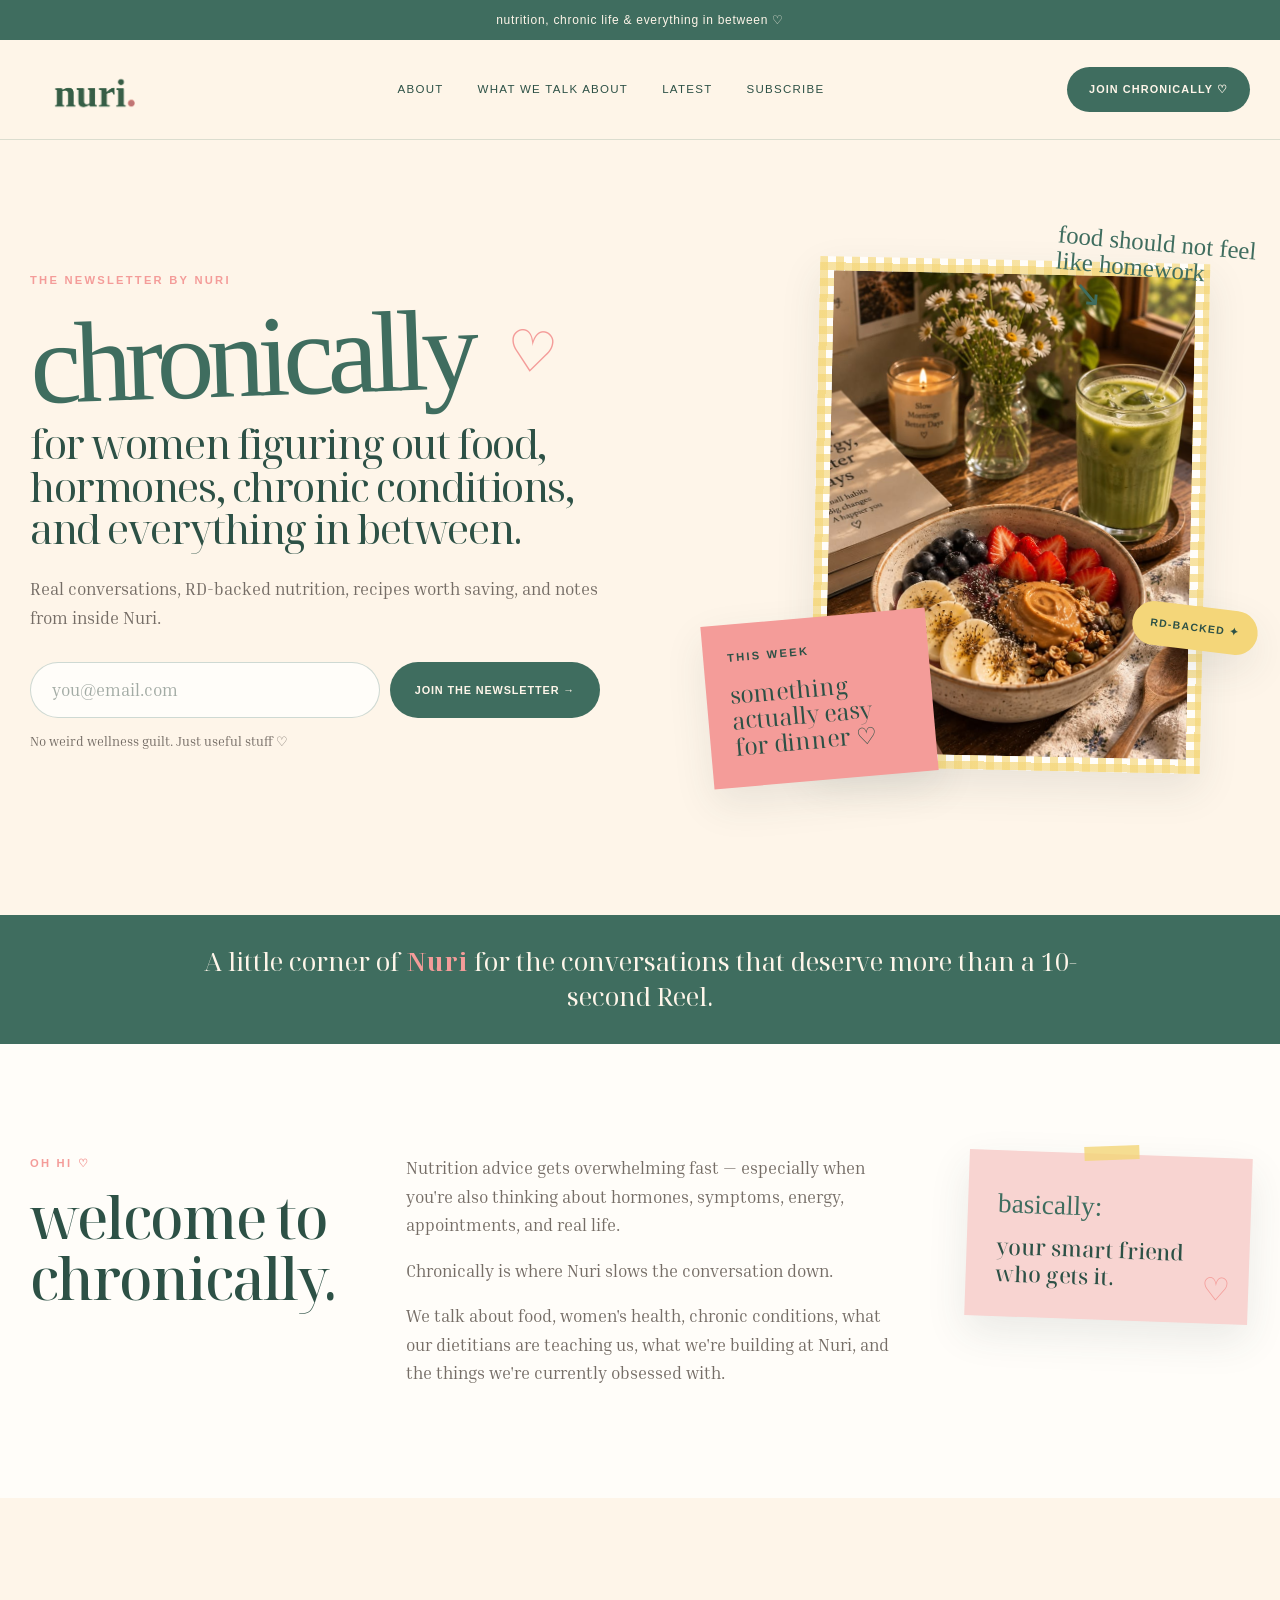
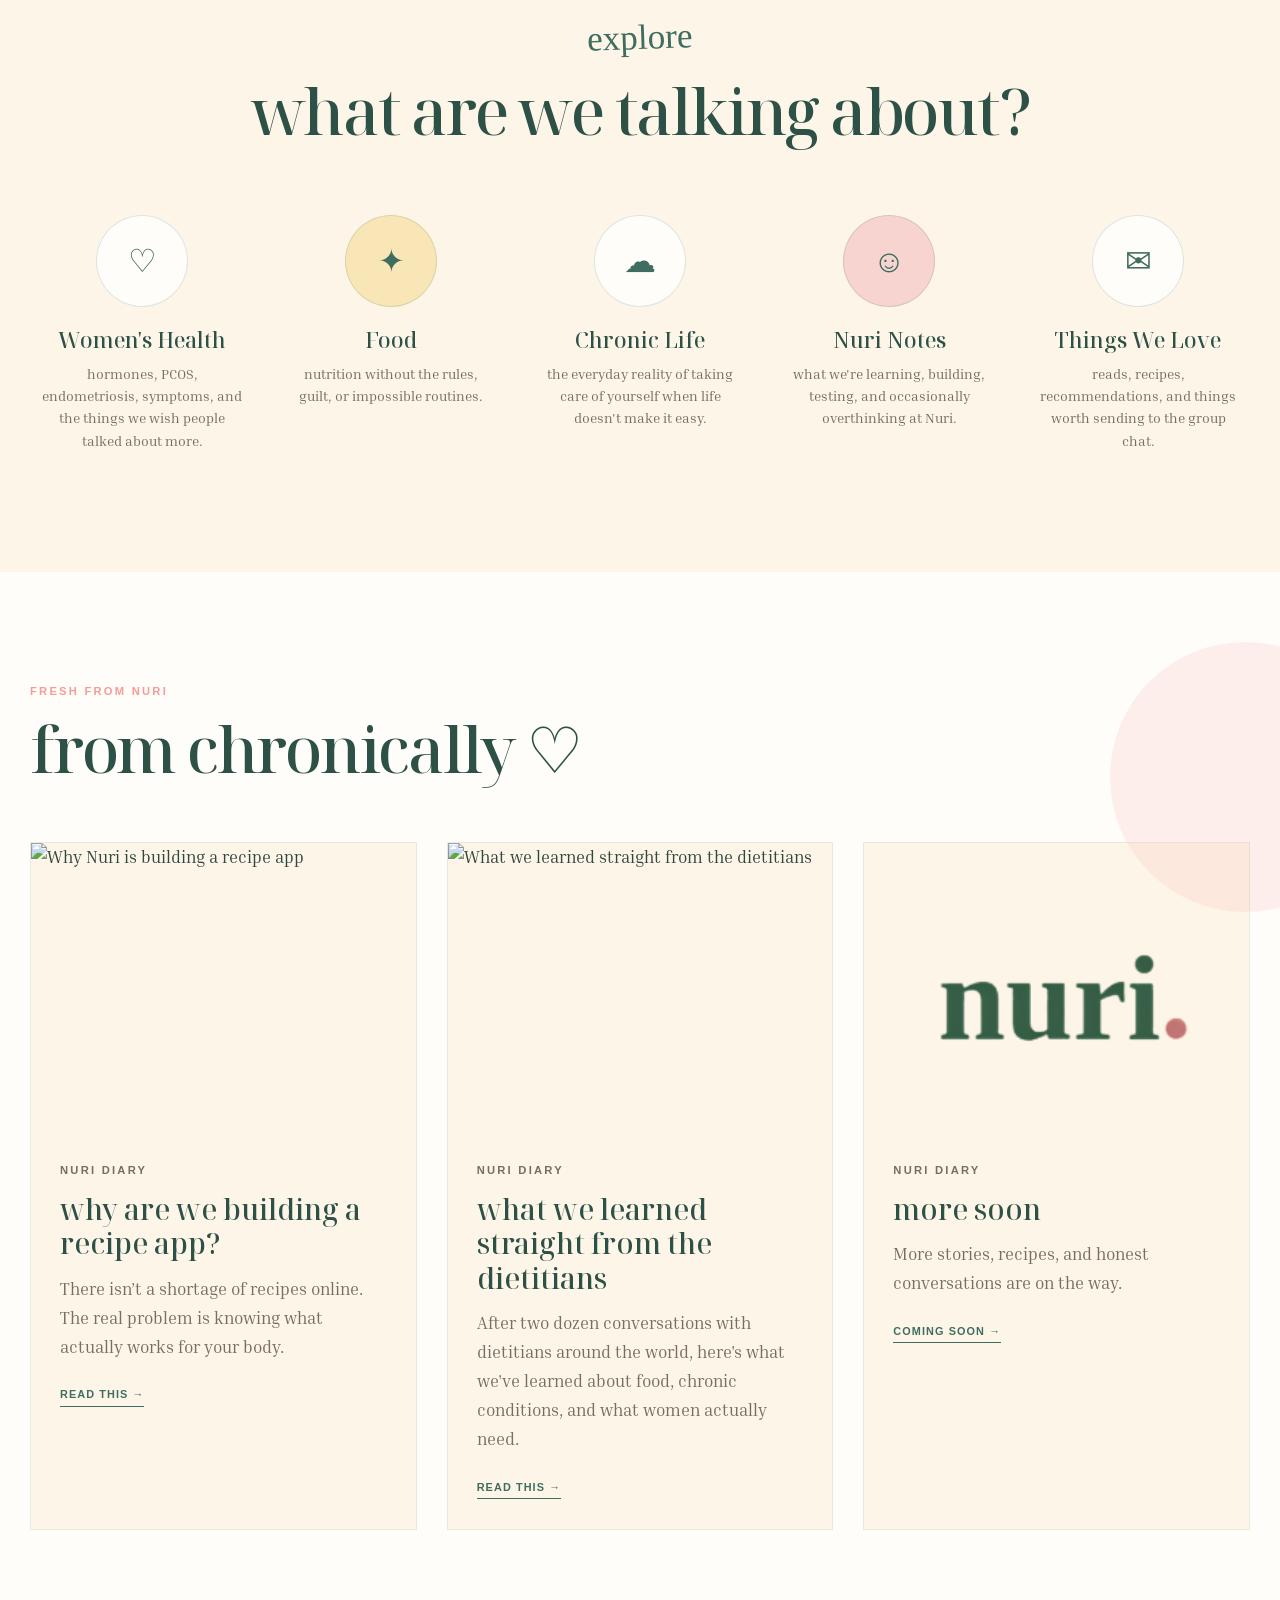
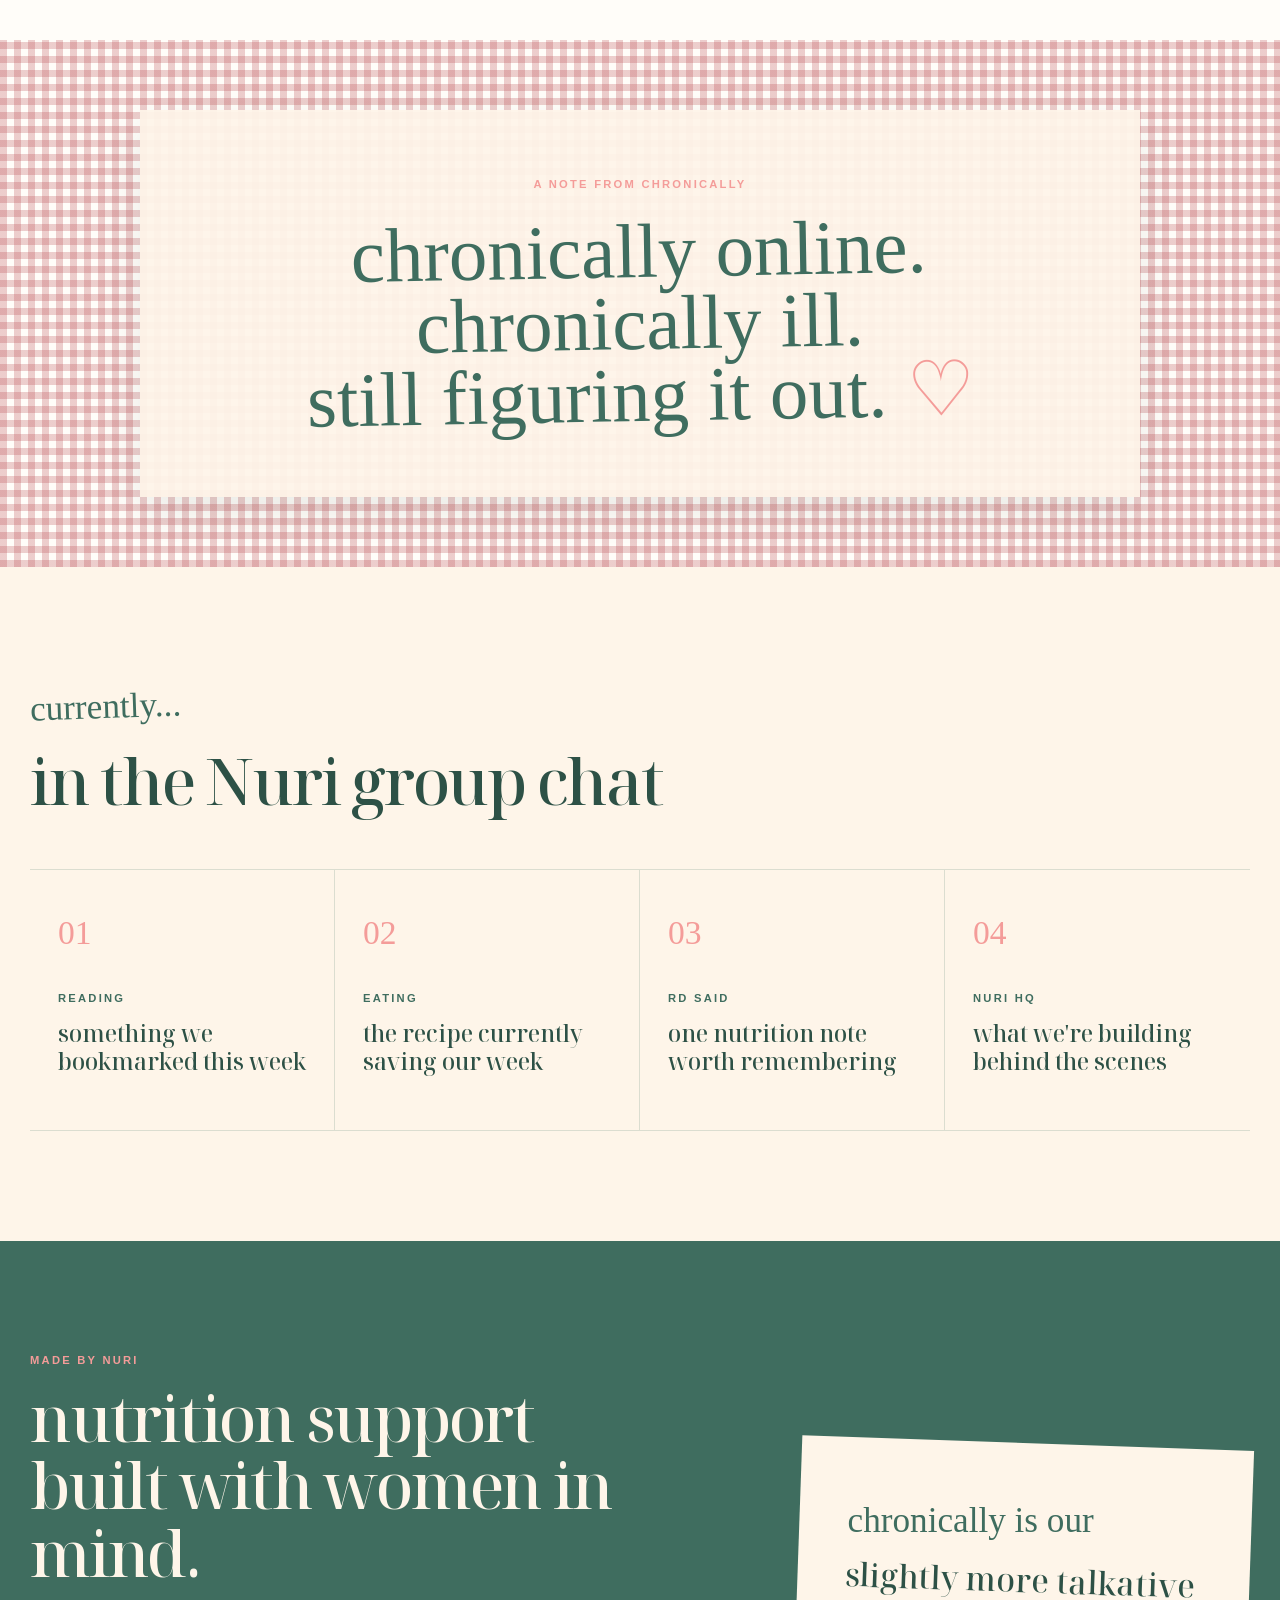
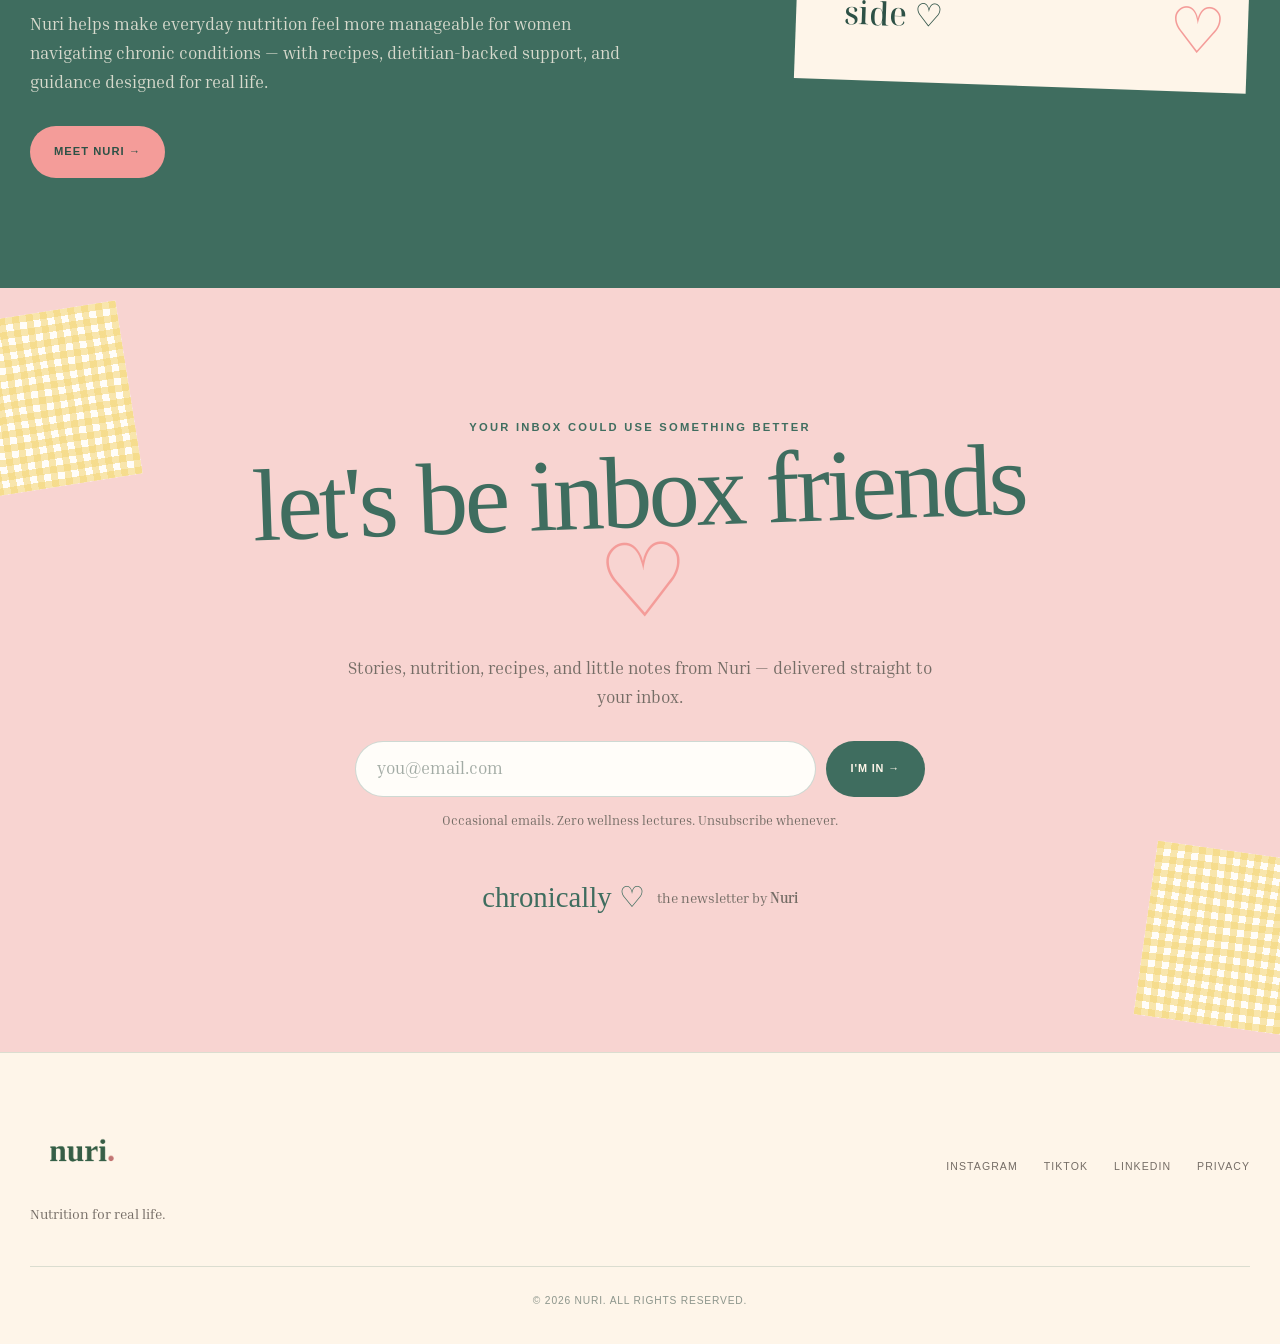
==== chronically.html @ db8fdb98 "Add files via upload" ====
<!DOCTYPE html>
<html lang="en">

<head>
    <meta charset="UTF-8">

    <meta name="viewport" content="width=device-width, initial-scale=1.0">

    <title>Chronically ♡ The Newsletter by Nuri</title>

    <meta
        name="description"
        content="Chronically is the newsletter by Nuri — for women navigating food, hormones, chronic conditions, and everything in between."
    >

    <link rel="stylesheet" href="./chronically.css">
    <link rel="icon" type="image/png" href="./assets/nuri-icon.png">
<link rel="apple-touch-icon" href="./assets/nuri-icon.png">
<meta name="theme-color" content="#FAF6F0">
</head>


<body>


    <!-- =====================================================
         ANNOUNCEMENT BAR
    ====================================================== -->

    <div class="announcement-bar">
        <p>
            nutrition, chronic life & everything in between ♡
        </p>
    </div>



    <!-- =====================================================
         NAVIGATION
    ====================================================== -->

    <header class="site-header">

        <nav class="navbar">

            <!-- NURI LOGO / BACK TO MAIN NURI WEBSITE -->
            <a
                href="./index.html"
                class="nuri-logo-link"
                aria-label="Go back to Nuri"
            >
                <img
                    src="./assets/NURI_LOGO.png"
                    alt="Nuri"
                    class="nuri-logo-img"
                >
            </a>


            <!-- DESKTOP NAVIGATION -->
            <div class="nav-links">

                <a href="#about">
                    About
                </a>

                <a href="#topics">
                    What We Talk About
                </a>

                <a href="#latest">
                    Latest
                </a>

                <a href="#subscribe">
                    Subscribe
                </a>

            </div>


            <!-- NAV CTA -->
            <a href="#subscribe" class="nav-cta">
                Join Chronically ♡
            </a>

        </nav>

    </header>



    <!-- =====================================================
         MAIN CONTENT
    ====================================================== -->

    <main>


        <!-- =================================================
             HERO
        ================================================== -->

        <section class="hero">

            <div class="hero-inner">


                <!-- LEFT SIDE -->
                <div class="hero-copy">

                    <p class="eyebrow">
                        THE NEWSLETTER BY NURI
                    </p>


                    <h1 class="chronically-logo">
                        chronically
                        <span class="hero-heart">♡</span>
                    </h1>


                    <p class="hero-tagline">
                        for women figuring out food, hormones,
                        chronic conditions, and everything in between.
                    </p>


                    <p class="hero-description">
                        Real conversations, RD-backed nutrition,
                        recipes worth saving, and notes from inside Nuri.
                    </p>



                    <!-- HERO SIGNUP -->
                    <form class="signup-form hero-signup">

                        <label for="hero-email" class="sr-only">
                            Email address
                        </label>

                        <input
                            type="email"
                            id="hero-email"
                            name="email"
                            placeholder="you@email.com"
                            required
                        >

                        <button type="submit">
                            Join the newsletter →
                        </button>

                    </form>


                    <p class="signup-note">
                        No weird wellness guilt. Just useful stuff ♡
                    </p>

                </div>



                <!-- RIGHT SIDE COLLAGE -->
                <div class="hero-visual">


                    <!-- GINGHAM PHOTO FRAME -->
                    <div class="hero-photo-frame">

                        <div class="hero-photo">

                            <img
                                src="./assets/chronically-hero.jpg"
                                alt="Lifestyle moment from Chronically by Nuri"
                            >

                        </div>

                    </div>


                    <!-- HANDWRITTEN NOTE -->
                    <div class="hero-note">

                        <span>
                            food should not feel
                            like homework
                        </span>

                        <span class="doodle-arrow">
                            ↘
                        </span>

                    </div>


                    <!-- FEATURE CARD -->
                    <div class="hero-card">

                        <span class="card-label">
                            THIS WEEK
                        </span>

                        <p>
                            something actually easy
                            for dinner ♡
                        </p>

                    </div>


                    <!-- RD STICKER -->
                    <div class="hero-sticker">
                        RD-BACKED ✦
                    </div>


                </div>

            </div>

        </section>



        <!-- =================================================
             BRAND BRIDGE
        ================================================== -->

        <section class="brand-bridge">

            <p>
                A little corner of
                <strong>Nuri</strong>
                for the conversations that deserve more than a
                10-second Reel.
            </p>

        </section>



        <!-- =================================================
             ABOUT
        ================================================== -->

        <section class="about-section" id="about">

            <div class="section-container">


                <div class="about-heading">

                    <p class="section-kicker">
                        OH HI ♡
                    </p>

                    <h2>
                        welcome to chronically.
                    </h2>

                </div>



                <div class="about-copy">

                    <p>
                        Nutrition advice gets overwhelming fast —
                        especially when you're also thinking about
                        hormones, symptoms, energy, appointments,
                        and real life.
                    </p>

                    <p>
                        Chronically is where Nuri slows the
                        conversation down.
                    </p>

                    <p>
                        We talk about food, women's health,
                        chronic conditions, what our dietitians
                        are teaching us, what we're building at
                        Nuri, and the things we're currently
                        obsessed with.
                    </p>

                </div>



                <div class="about-note">

                    <span class="note-script">
                        basically:
                    </span>

                    <strong>
                        your smart friend who gets it.
                    </strong>

                    <span class="note-heart">
                        ♡
                    </span>

                </div>


            </div>

        </section>



        <!-- =================================================
             TOPICS
        ================================================== -->

        <section class="topics-section" id="topics">

            <div class="section-container">

                <div class="section-heading centered">

                    <p class="handwritten-label">
                        explore
                    </p>

                    <h2>
                        what are we talking about?
                    </h2>

                </div>



                <div class="topic-grid">


                    <article class="topic-item">

                        <div class="topic-icon">
                            ♡
                        </div>

                        <h3>
                            Women's Health
                        </h3>

                        <p>
                            hormones, PCOS, endometriosis,
                            symptoms, and the things we wish
                            people talked about more.
                        </p>

                    </article>



                    <article class="topic-item">

                        <div class="topic-icon">
                            ✦
                        </div>

                        <h3>
                            Food
                        </h3>

                        <p>
                            nutrition without the rules,
                            guilt, or impossible routines.
                        </p>

                    </article>



                    <article class="topic-item">

                        <div class="topic-icon">
                            ☁
                        </div>

                        <h3>
                            Chronic Life
                        </h3>

                        <p>
                            the everyday reality of taking
                            care of yourself when life
                            doesn't make it easy.
                        </p>

                    </article>



                    <article class="topic-item">

                        <div class="topic-icon">
                            ☺
                        </div>

                        <h3>
                            Nuri Notes
                        </h3>

                        <p>
                            what we're learning, building,
                            testing, and occasionally
                            overthinking at Nuri.
                        </p>

                    </article>



                    <article class="topic-item">

                        <div class="topic-icon">
                            ✉
                        </div>

                        <h3>
                            Things We Love
                        </h3>

                        <p>
                            reads, recipes, recommendations,
                            and things worth sending to
                            the group chat.
                        </p>

                    </article>


                </div>

            </div>

        </section>



        <!-- =================================================
             LATEST
        ================================================== -->

        <section class="latest-section" id="latest">

            <div class="section-container">


                <div class="section-heading">

                    <p class="section-kicker">
                        FRESH FROM NURI
                    </p>

                    <h2>
                          from chronically
                        <span>♡</span>
                    </h2>

                </div>



                <div class="article-grid">


                    <!-- ARTICLE 01 -->
                    <article class="article-card">

                        <a href="./why-are-we-building-a-recipe-app.html" class="article-image">

                            <img
                                src="./assets/article-1-nuri.jpg"
                                alt="Why Nuri is building a recipe app"
                            >

                        </a>


                        <div class="article-content">

                            <p class="article-category">
                                NURI DIARY
                            </p>

                            <h3>
                                <a href="./why-are-we-building-a-recipe-app.html">
                                    why are we building a recipe app?
                                </a>
                            </h3>

                            <p>
                                There isn’t a shortage of recipes online.
                                The real problem is knowing what
                                actually works for your body.
                            </p>

                            <a href="./why-are-we-building-a-recipe-app.html" class="read-link">
                                read this →
                            </a>

                        </div>

                    </article>



                   <!-- ARTICLE 02 -->
<article class="article-card">

    <a href="./what-we-learned-from-dietitians.html" class="article-image">
        <img
            src="./assets/article_2.jpg"
            alt="What we learned straight from the dietitians"
        >
    </a>

    <div class="article-content">

        <p class="article-category">
            NURI DIARY
        </p>

        <h3>
            <a href="./what-we-learned-from-dietitians.html">
                what we learned straight from the dietitians
            </a>
        </h3>

        <p>
            After two dozen conversations with dietitians around the world,
            here's what we've learned about food, chronic conditions,
            and what women actually need.
        </p>

        <a
            href="./what-we-learned-from-dietitians.html"
            class="read-link"
        >
            read this →
        </a>

    </div>

</article>




                    <!-- ARTICLE 03 -->
                    <article class="article-card">

                        <a href="#" class="article-image">

                            <img
                                src="./assets/NURI_LOGO.png"
                                alt="Nuri logo"
                            >

                        </a>


                        <div class="article-content">

                            <p class="article-category">
                                NURI DIARY
                            </p>

                            <h3>
                                <a href="#">
                                    more soon
                                </a>
                            </h3>

                            <p>
                                More stories, recipes, 
                                and honest conversations are on the way.
                            </p>

                            <a href="#" class="read-link">
                                COMING SOON →
                            </a>

                        </div>

                    </article>


                </div>

            </div>

        </section>



        <!-- =================================================
             CHRONICALLY QUOTE
        ================================================== -->

        <section class="editorial-break">

            <div class="editorial-break-inner">

                <p class="editorial-small">
                    A NOTE FROM CHRONICALLY
                </p>

                <blockquote>
                    chronically online.
                    <br>
                    chronically ill.
                    <br>
                    still figuring it out.
                    <span>♡</span>
                </blockquote>

            </div>

        </section>



        <!-- =================================================
             GROUP CHAT / ROUNDUP
        ================================================== -->

        <section class="roundup-section">

            <div class="section-container">


                <div class="roundup-heading">

                    <span class="handwritten-label">
                        currently...
                    </span>

                    <h2>
                        in the Nuri group chat
                    </h2>

                </div>



                <div class="roundup-grid">


                    <div class="roundup-item">

                        <span class="roundup-number">
                            01
                        </span>

                        <span class="roundup-type">
                            READING
                        </span>

                        <h3>
                            something we bookmarked
                            this week
                        </h3>

                    </div>



                    <div class="roundup-item">

                        <span class="roundup-number">
                            02
                        </span>

                        <span class="roundup-type">
                            EATING
                        </span>

                        <h3>
                            the recipe currently
                            saving our week
                        </h3>

                    </div>



                    <div class="roundup-item">

                        <span class="roundup-number">
                            03
                        </span>

                        <span class="roundup-type">
                            RD SAID
                        </span>

                        <h3>
                            one nutrition note
                            worth remembering
                        </h3>

                    </div>



                    <div class="roundup-item">

                        <span class="roundup-number">
                            04
                        </span>

                        <span class="roundup-type">
                            NURI HQ
                        </span>

                        <h3>
                            what we're building
                            behind the scenes
                        </h3>

                    </div>


                </div>

            </div>

        </section>



        <!-- =================================================
             NURI PRODUCT SECTION
        ================================================== -->

        <section class="nuri-section">

            <div class="section-container nuri-section-inner">


                <div class="nuri-section-copy">

                    <p class="section-kicker">
                        MADE BY NURI
                    </p>

                    <h2>
                        nutrition support built
                        with women in mind.
                    </h2>

                    <p>
                        Nuri helps make everyday nutrition
                        feel more manageable for women
                        navigating chronic conditions —
                        with recipes, dietitian-backed support,
                        and guidance designed for real life.
                    </p>

                    <a
                        href="./index.html"
                        class="primary-button"
                    >
                        Meet Nuri →
                    </a>

                </div>



                <div class="nuri-section-note">

                    <span class="handwritten-label">
                        chronically is our
                    </span>

                    <strong>
                        slightly more talkative side ♡
                    </strong>

                </div>


            </div>

        </section>



        <!-- =================================================
             FINAL SUBSCRIBE
        ================================================== -->

        <section class="subscribe-section" id="subscribe">

            <div class="subscribe-inner">


                <p class="subscribe-small">
                    YOUR INBOX COULD USE SOMETHING BETTER
                </p>


                <h2 class="subscribe-title">
                    let's be inbox friends
                    <span>♡</span>
                </h2>


                <p class="subscribe-description">
                    Stories, nutrition, recipes, and little
                    notes from Nuri — delivered straight
                    to your inbox.
                </p>



                <form class="signup-form footer-signup">

                    <label for="footer-email" class="sr-only">
                        Email address
                    </label>

                    <input
                        type="email"
                        id="footer-email"
                        name="email"
                        placeholder="you@email.com"
                        required
                    >

                    <button type="submit">
                        I'm in →
                    </button>

                </form>


                <p class="signup-note">
                    Occasional emails. Zero wellness lectures.
                    Unsubscribe whenever.
                </p>


                <div class="subscribe-brand">

                    <span class="chronically-mini">
                        chronically ♡
                    </span>

                    <span>
                        the newsletter by
                        <strong>Nuri</strong>
                    </span>

                </div>


            </div>

        </section>


    </main>



    <!-- =====================================================
         FOOTER
    ====================================================== -->

    <footer class="site-footer">

        <div class="footer-inner">


            <div class="footer-brand">

                <a
                    href="./index.html"
                    class="footer-logo-link"
                    aria-label="Go back to Nuri"
                >

                    <img
                        src="./assets/NURI_LOGO.png"
                        alt="Nuri"
                        class="footer-logo-img"
                    >

                </a>

                <p>
                    Nutrition for real life.
                </p>

            </div>



            <div class="footer-links">

                <a href="#">
                    Instagram
                </a>

                <a href="#">
                    TikTok
                </a>

                <a href="#">
                    LinkedIn
                </a>

                <a href="#">
                    Privacy
                </a>

            </div>



            <p class="copyright">
                © 2026 Nuri. All rights reserved.
            </p>


        </div>

    </footer>


</body>

</html>
---- chronically.css ----
/* =========================================================
   CHRONICALLY — THE NEWSLETTER BY NURI
========================================================= */


/* =========================================================
   1. WEB FONTS
========================================================= */

@import url(
    "https://fonts.googleapis.com/css2?family=Inria+Serif:ital,wght@0,300;0,400;0,700;1,400&family=Noto+Serif+Display:ital,wght@0,400;0,500;0,600;1,400;1,500&display=swap"
);



/* =========================================================
   2. NURI BRAND VARIABLES
========================================================= */

:root {

    --nuri-green: #3f6d5f;
    --nuri-green-dark: #2d5146;

    --nuri-pink: #f49c99;
    --nuri-pink-soft: #f8d4d1;

    --nuri-cream: #fef5e9;
    --nuri-white: #fffdf9;

    --nuri-yellow: #f4d679;
    --nuri-red: #bb4d53;

    --text-main: #30473f;
    --text-soft: #756d66;

    --line: rgba(63, 109, 95, 0.18);

    --font-body:
        "Inria Serif",
        Georgia,
        serif;

    --font-display:
        "Noto Serif Display",
        Georgia,
        serif;

    /*
       Replace this fallback with Biro Script Plus
       when the approved Nuri webfont is available.
    */
    --font-script:
        "Brush Script MT",
        "Segoe Script",
        cursive;

    --container: 1220px;

    --section-space: 110px;

    --shadow-soft:
        0 16px 40px rgba(52, 70, 64, 0.1);
}



/* =========================================================
   3. RESET
========================================================= */

*,
*::before,
*::after {
    box-sizing: border-box;
}

html {
    scroll-behavior: smooth;
}

body {
    margin: 0;

    background: var(--nuri-cream);
    color: var(--text-main);

    font-family: var(--font-body);

    font-size: 17px;
    line-height: 1.7;

    overflow-x: hidden;
}

img {
    display: block;

    width: 100%;
    max-width: 100%;
}

a {
    color: inherit;
    text-decoration: none;
}

input,
button {
    font: inherit;
}

button {
    cursor: pointer;
}

h1,
h2,
h3,
p {
    margin-top: 0;
}

h2,
h3 {
    color: var(--nuri-green-dark);
}

h2 {
    font-family: var(--font-display);
    font-weight: 500;

    line-height: 1.05;

    letter-spacing: -0.035em;
}

h3 {
    font-family: var(--font-display);

    font-weight: 500;

    line-height: 1.2;
}



/* =========================================================
   4. ACCESSIBILITY
========================================================= */

.sr-only {
    position: absolute;

    width: 1px;
    height: 1px;

    padding: 0;
    margin: -1px;

    overflow: hidden;

    clip: rect(0, 0, 0, 0);

    white-space: nowrap;

    border: 0;
}



/* =========================================================
   5. GLOBAL LAYOUT
========================================================= */

.section-container {
    width: min(var(--container), calc(100% - 48px));

    margin: 0 auto;
}

main {
    overflow: hidden;
}



/* =========================================================
   6. SMALL TYPOGRAPHY STYLES
========================================================= */

.eyebrow,
.section-kicker,
.article-category,
.roundup-type,
.subscribe-small,
.editorial-small,
.card-label {

    font-family:
        Arial,
        Helvetica,
        sans-serif;

    font-size: 0.7rem;

    font-weight: 700;

    letter-spacing: 0.2em;

    text-transform: uppercase;
}


.handwritten-label {
    display: inline-block;

    margin-bottom: 10px;

    font-family: var(--font-script);

    font-size: 2.2rem;

    color: var(--nuri-green);

    transform: rotate(-2deg);
}



/* =========================================================
   7. ANNOUNCEMENT BAR
========================================================= */

.announcement-bar {
    padding: 10px 20px;

    background: var(--nuri-green);

    color: var(--nuri-cream);

    text-align: center;
}

.announcement-bar p {
    margin: 0;

    font-family:
        Arial,
        Helvetica,
        sans-serif;

    font-size: 0.75rem;

    letter-spacing: 0.06em;
}



/* =========================================================
   8. HEADER / NAVIGATION
========================================================= */

.site-header {
    position: relative;

    z-index: 20;

    background: rgba(254, 245, 233, 0.97);

    border-bottom: 1px solid var(--line);
}


.navbar {
    width: min(var(--container), calc(100% - 48px));

    min-height: 94px;

    margin: 0 auto;

    display: flex;

    align-items: center;
    justify-content: space-between;

    gap: 35px;
}



/* REAL NURI LOGO */

.nuri-logo-link {
    display: inline-flex;

    align-items: center;

    flex-shrink: 0;
}


.nuri-logo-img {
    width: 125px;

    height: auto;
}



/* NAV LINKS */

.nav-links {
    display: flex;

    align-items: center;

    gap: 34px;
}


.nav-links a {
    position: relative;

    font-family:
        Arial,
        Helvetica,
        sans-serif;

    font-size: 0.72rem;

    letter-spacing: 0.11em;

    text-transform: uppercase;

    color: var(--nuri-green-dark);
}


.nav-links a::after {
    content: "";

    position: absolute;

    left: 0;
    bottom: -7px;

    width: 0;
    height: 1px;

    background: var(--nuri-pink);

    transition: width 0.25s ease;
}


.nav-links a:hover::after {
    width: 100%;
}



/* NAV CTA */

.nav-cta {
    min-height: 45px;

    padding: 0 22px;

    display: inline-flex;

    align-items: center;
    justify-content: center;

    border-radius: 999px;

    background: var(--nuri-green);

    color: var(--nuri-cream);

    font-family:
        Arial,
        Helvetica,
        sans-serif;

    font-size: 0.68rem;

    font-weight: 700;

    letter-spacing: 0.1em;

    text-transform: uppercase;

    transition:
        background 0.25s ease,
        transform 0.25s ease;
}


.nav-cta:hover {
    background: var(--nuri-green-dark);

    transform: translateY(-2px);
}



/* =========================================================
   9. HERO
========================================================= */

.hero {
    position: relative;

    padding: 85px 0 115px;

    background: var(--nuri-cream);
}


.hero-inner {
    width: min(var(--container), calc(100% - 48px));

    margin: 0 auto;

    display: grid;

    grid-template-columns:
        minmax(0, 1fr)
        minmax(420px, 0.9fr);

    gap: 90px;

    align-items: center;
}


.hero-copy {
    max-width: 650px;
}


.eyebrow {
    margin-bottom: 20px;

    color: var(--nuri-pink);
}



/* CHRONICALLY WORDMARK */

.chronically-logo {
    margin-bottom: 22px;

    font-family: var(--font-script);

    font-size: clamp(5rem, 9vw, 8.7rem);

    font-weight: 400;

    letter-spacing: -0.06em;

    line-height: 0.78;

    color: var(--nuri-green);

    transform: rotate(-2deg);
}


.hero-heart {
    display: inline-block;

    position: relative;

    top: -15px;

    margin-left: 12px;

    font-size: 0.5em;

    color: var(--nuri-pink);

    transform: rotate(8deg);
}



/* HERO TEXT */

.hero-tagline {
    max-width: 620px;

    margin-bottom: 24px;

    font-family: var(--font-display);

    font-size: clamp(2rem, 3.2vw, 3.3rem);

    line-height: 1.04;

    letter-spacing: -0.035em;

    color: var(--nuri-green-dark);
}


.hero-description {
    max-width: 580px;

    margin-bottom: 30px;

    color: var(--text-soft);

    font-size: 1.08rem;

    line-height: 1.7;
}



/* =========================================================
   10. SIGNUP FORMS
========================================================= */

.signup-form {
    width: 100%;

    max-width: 570px;

    display: flex;

    align-items: stretch;

    gap: 10px;
}


.signup-form input {
    min-height: 56px;

    flex: 1;

    padding: 0 21px;

    border: 1px solid rgba(63, 109, 95, 0.25);

    border-radius: 999px;

    outline: none;

    background: var(--nuri-white);

    color: var(--nuri-green-dark);

    transition:
        border-color 0.2s ease,
        box-shadow 0.2s ease;
}


.signup-form input::placeholder {
    color: rgba(48, 71, 63, 0.45);
}


.signup-form input:focus {
    border-color: var(--nuri-green);

    box-shadow:
        0 0 0 4px rgba(63, 109, 95, 0.08);
}


.signup-form button {
    min-height: 56px;

    padding: 0 25px;

    border: 0;

    border-radius: 999px;

    background: var(--nuri-green);

    color: var(--nuri-cream);

    font-family:
        Arial,
        Helvetica,
        sans-serif;

    font-size: 0.68rem;

    font-weight: 700;

    letter-spacing: 0.08em;

    text-transform: uppercase;

    transition:
        background 0.25s ease,
        transform 0.25s ease;
}


.signup-form button:hover {
    background: var(--nuri-green-dark);

    transform: translateY(-2px);
}


.signup-note {
    margin-top: 12px;

    margin-bottom: 0;

    color: var(--text-soft);

    font-size: 0.83rem;
}



/* =========================================================
   11. HERO COLLAGE
========================================================= */

.hero-visual {
    position: relative;

    min-height: 575px;
}



/* GINGHAM FRAME */

.hero-photo-frame {
    position: absolute;

    width: 390px;
    height: 510px;

    top: 35px;
    right: 45px;

    padding: 14px;

    background:
        repeating-linear-gradient(
            0deg,
            rgba(244, 214, 121, 0.68) 0 8px,
            transparent 8px 16px
        ),
        repeating-linear-gradient(
            90deg,
            rgba(244, 214, 121, 0.68) 0 8px,
            transparent 8px 16px
        );

    background-color: var(--nuri-white);

    transform: rotate(1.2deg);

    box-shadow: var(--shadow-soft);
}


.hero-photo {
    width: 100%;
    height: 100%;

    overflow: hidden;
}


.hero-photo img {
    width: 100%;
    height: 100%;

    object-fit: cover;
}



/* HANDWRITTEN NOTE */

.hero-note {
    position: absolute;

    top: 5px;
    right: -5px;

    width: 200px;

    z-index: 5;

    font-family: var(--font-script);

    font-size: 1.55rem;

    line-height: 1.05;

    color: var(--nuri-green);

    transform: rotate(5deg);
}


.doodle-arrow {
    display: block;

    margin-top: 0;

    margin-left: 20px;

    font-size: 2.2rem;
}



/* FEATURE CARD */

.hero-card {
    position: absolute;

    z-index: 6;

    left: -8px;
    bottom: 20px;

    width: 225px;

    padding: 24px 24px 28px;

    background: var(--nuri-pink);

    transform: rotate(-5deg);

    box-shadow: var(--shadow-soft);
}


.hero-card .card-label {
    display: block;

    margin-bottom: 14px;

    color: var(--nuri-green-dark);
}


.hero-card p {
    margin: 0;

    font-family: var(--font-display);

    font-size: 1.45rem;

    line-height: 1.12;

    color: var(--nuri-green-dark);
}



/* RD STICKER */

.hero-sticker {
    position: absolute;

    z-index: 7;

    right: -8px;
    bottom: 150px;

    padding: 13px 18px;

    border-radius: 999px;

    background: var(--nuri-yellow);

    color: var(--nuri-green-dark);

    font-family:
        Arial,
        Helvetica,
        sans-serif;

    font-size: 0.66rem;

    font-weight: 700;

    letter-spacing: 0.12em;

    text-transform: uppercase;

    transform: rotate(7deg);

    box-shadow: var(--shadow-soft);
}



/* =========================================================
   12. BRAND BRIDGE
========================================================= */

.brand-bridge {
    padding: 29px 24px;

    background: var(--nuri-green);

    color: var(--nuri-cream);

    text-align: center;
}


.brand-bridge p {
    max-width: 900px;

    margin: 0 auto;

    font-family: var(--font-display);

    font-size: clamp(1.25rem, 2vw, 1.65rem);

    line-height: 1.4;
}


.brand-bridge strong {
    color: var(--nuri-pink);
}



/* =========================================================
   13. ABOUT
========================================================= */

.about-section {
    padding: var(--section-space) 0;

    background: var(--nuri-white);
}


.about-section .section-container {
    display: grid;

    grid-template-columns:
        0.8fr
        1.3fr
        0.75fr;

    gap: 70px;

    align-items: start;
}


.about-heading h2 {
    margin-bottom: 0;

    font-size: clamp(3rem, 4.5vw, 4.8rem);
}


.section-kicker {
    margin-bottom: 14px;

    color: var(--nuri-pink);
}


.about-copy p {
    color: var(--text-soft);

    font-size: 1.05rem;
}


.about-copy p:last-child {
    margin-bottom: 0;
}



/* NOTE CARD */

.about-note {
    position: relative;

    padding: 30px;

    background: var(--nuri-pink-soft);

    box-shadow: var(--shadow-soft);

    transform: rotate(2deg);
}


.about-note::before {
    content: "";

    position: absolute;

    top: -8px;
    left: 50%;

    width: 55px;
    height: 14px;

    background: rgba(244, 214, 121, 0.8);

    transform:
        translateX(-50%)
        rotate(-4deg);
}


.note-script {
    display: block;

    margin-bottom: 6px;

    font-family: var(--font-script);

    font-size: 1.7rem;

    color: var(--nuri-green);
}


.about-note strong {
    display: block;

    font-family: var(--font-display);

    font-size: 1.35rem;

    font-weight: 500;

    line-height: 1.25;

    color: var(--nuri-green-dark);
}


.note-heart {
    position: absolute;

    right: 18px;
    bottom: 8px;

    font-size: 2rem;

    color: var(--nuri-pink);
}



/* =========================================================
   14. TOPICS
========================================================= */

.topics-section {
    padding: var(--section-space) 0;

    background: var(--nuri-cream);
}


.section-heading {
    margin-bottom: 60px;
}


.section-heading.centered {
    text-align: center;
}


.section-heading h2 {
    margin-bottom: 0;

    font-size: clamp(3rem, 5vw, 5rem);
}


.topic-grid {
    display: grid;

    grid-template-columns: repeat(5, 1fr);

    gap: 25px;
}


.topic-item {
    padding: 10px;

    text-align: center;
}


.topic-icon {
    width: 92px;
    height: 92px;

    margin: 0 auto 20px;

    display: flex;

    align-items: center;
    justify-content: center;

    border: 1px solid rgba(63, 109, 95, 0.17);

    border-radius: 50%;

    background: var(--nuri-white);

    color: var(--nuri-green);

    font-size: 2rem;

    transition:
        transform 0.25s ease,
        background 0.25s ease;
}


.topic-item:nth-child(2) .topic-icon {
    background: rgba(244, 214, 121, 0.45);
}


.topic-item:nth-child(4) .topic-icon {
    background: var(--nuri-pink-soft);
}


.topic-item:hover .topic-icon {
    transform:
        translateY(-6px)
        rotate(-4deg);
}


.topic-item h3 {
    margin-bottom: 10px;

    font-size: 1.35rem;
}


.topic-item p {
    margin-bottom: 0;

    color: var(--text-soft);

    font-size: 0.9rem;

    line-height: 1.55;
}



/* =========================================================
   15. LATEST ARTICLES
========================================================= */

.latest-section {
    position: relative;

    padding: var(--section-space) 0;

    background: var(--nuri-white);
}


.latest-section::before {
    content: "";

    position: absolute;

    top: 70px;
    right: -100px;

    width: 270px;
    height: 270px;

    border-radius: 50%;

    background: rgba(244, 156, 153, 0.15);
}


.article-grid {
    display: grid;

    grid-template-columns: repeat(3, 1fr);

    gap: 30px;
}


.article-card {
    overflow: hidden;

    background: var(--nuri-cream);

    border: 1px solid rgba(63, 109, 95, 0.09);

    transition:
        transform 0.3s ease,
        box-shadow 0.3s ease;
}


.article-card:hover {
    transform: translateY(-8px);

    box-shadow: var(--shadow-soft);
}


.article-image {
    display: block;

    aspect-ratio: 4 / 3;

    overflow: hidden;
}


.article-image img {
    width: 100%;
    height: 100%;

    object-fit: cover;

    transition: transform 0.35s ease;
}


.article-card:hover img {
    transform: scale(1.035);
}


.article-content {
    padding: 29px;
}


.article-category {
    margin-bottom: 12px;

    color: var(--nuri-pink);
}


.article-content h3 {
    margin-bottom: 14px;

    font-size: 1.8rem;
}


.article-content p {
    color: var(--text-soft);
}


.read-link {
    display: inline-block;

    padding-bottom: 2px;

    border-bottom: 1px solid var(--nuri-green);

    color: var(--nuri-green);

    font-family:
        Arial,
        Helvetica,
        sans-serif;

    font-size: 0.68rem;

    font-weight: 700;

    letter-spacing: 0.1em;

    text-transform: uppercase;
}



/* =========================================================
   16. CHRONICALLY QUOTE SECTION
========================================================= */

.editorial-break {
    padding: 70px;

    background:
        repeating-linear-gradient(
            0deg,
            rgba(187, 77, 83, 0.27) 0 7px,
            transparent 7px 14px
        ),
        repeating-linear-gradient(
            90deg,
            rgba(187, 77, 83, 0.27) 0 7px,
            transparent 7px 14px
        );

    background-color: var(--nuri-white);
}


.editorial-break-inner {
    max-width: 1000px;

    margin: 0 auto;

    padding: 65px 70px;

    background: rgba(254, 245, 233, 0.94);

    text-align: center;

    box-shadow: var(--shadow-soft);
}


.editorial-small {
    margin-bottom: 22px;

    color: var(--nuri-pink);
}


.editorial-break blockquote {
    margin: 0;

    font-family: var(--font-script);

    font-size: clamp(3.6rem, 6vw, 6.7rem);

    line-height: 0.94;

    color: var(--nuri-green);

    transform: rotate(-1deg);
}


.editorial-break blockquote span {
    color: var(--nuri-pink);
}



/* =========================================================
   17. GROUP CHAT ROUNDUP
========================================================= */

.roundup-section {
    padding: var(--section-space) 0;

    background: var(--nuri-cream);
}


.roundup-heading {
    margin-bottom: 55px;
}


.roundup-heading h2 {
    margin-bottom: 0;

    font-size: clamp(3rem, 5vw, 5rem);
}


.roundup-grid {
    display: grid;

    grid-template-columns: repeat(4, 1fr);

    border-top: 1px solid var(--line);
    border-bottom: 1px solid var(--line);
}


.roundup-item {
    min-height: 260px;

    padding: 34px 28px;

    border-right: 1px solid var(--line);

    transition: background 0.25s ease;
}


.roundup-item:last-child {
    border-right: 0;
}


.roundup-item:hover {
    background: var(--nuri-white);
}


.roundup-number {
    display: block;

    margin-bottom: 28px;

    font-family: var(--font-script);

    font-size: 2.1rem;

    color: var(--nuri-pink);
}


.roundup-type {
    display: block;

    margin-bottom: 12px;

    color: var(--nuri-green);
}


.roundup-item h3 {
    margin-bottom: 0;

    font-size: 1.45rem;
}



/* =========================================================
   18. NURI PRODUCT SECTION
========================================================= */

.nuri-section {
    padding: var(--section-space) 0;

    background: var(--nuri-green);

    color: var(--nuri-cream);
}


.nuri-section-inner {
    display: grid;

    grid-template-columns:
        1.2fr
        0.8fr;

    gap: 90px;

    align-items: center;
}


.nuri-section .section-kicker {
    color: var(--nuri-pink);
}


.nuri-section-copy h2 {
    max-width: 650px;

    margin-bottom: 24px;

    color: var(--nuri-cream);

    font-size: clamp(3rem, 5vw, 5rem);
}


.nuri-section-copy p {
    max-width: 590px;

    color: rgba(254, 245, 233, 0.8);
}


.primary-button {
    min-height: 52px;

    margin-top: 12px;

    padding: 0 24px;

    display: inline-flex;

    align-items: center;
    justify-content: center;

    border-radius: 999px;

    background: var(--nuri-pink);

    color: var(--nuri-green-dark);

    font-family:
        Arial,
        Helvetica,
        sans-serif;

    font-size: 0.7rem;

    font-weight: 700;

    letter-spacing: 0.09em;

    text-transform: uppercase;

    transition:
        transform 0.25s ease,
        background 0.25s ease;
}


.primary-button:hover {
    background: var(--nuri-yellow);

    transform: translateY(-3px);
}



/* NURI NOTE */

.nuri-section-note {
    position: relative;

    padding: 48px;

    background: var(--nuri-cream);

    color: var(--nuri-green-dark);

    transform: rotate(2deg);
}


.nuri-section-note::after {
    content: "♡";

    position: absolute;

    right: 22px;
    bottom: 8px;

    font-size: 4rem;

    color: var(--nuri-pink);
}


.nuri-section-note .handwritten-label {
    display: block;
}


.nuri-section-note strong {
    display: block;

    font-family: var(--font-display);

    font-size: 2rem;

    font-weight: 500;

    line-height: 1.2;
}



/* =========================================================
   19. FINAL SUBSCRIBE
========================================================= */

.subscribe-section {
    position: relative;

    padding: 130px 24px;

    background: var(--nuri-pink-soft);

    text-align: center;

    overflow: hidden;
}


.subscribe-section::before,
.subscribe-section::after {
    content: "";

    position: absolute;

    width: 175px;
    height: 175px;

    background:
        repeating-linear-gradient(
            0deg,
            rgba(244, 214, 121, 0.6) 0 7px,
            transparent 7px 14px
        ),
        repeating-linear-gradient(
            90deg,
            rgba(244, 214, 121, 0.6) 0 7px,
            transparent 7px 14px
        );

    background-color: var(--nuri-white);
}


.subscribe-section::before {
    top: 25px;
    left: -45px;

    transform: rotate(-9deg);
}


.subscribe-section::after {
    right: -40px;
    bottom: 25px;

    transform: rotate(8deg);
}


.subscribe-inner {
    position: relative;

    z-index: 2;

    max-width: 790px;

    margin: 0 auto;
}


.subscribe-small {
    color: var(--nuri-green);
}


.subscribe-title {
    margin-bottom: 26px;

    font-family: var(--font-script);

    font-size: clamp(4.2rem, 8vw, 7.5rem);

    font-weight: 400;

    line-height: 0.88;

    color: var(--nuri-green);

    transform: rotate(-2deg);
}


.subscribe-title span {
    color: var(--nuri-pink);
}


.subscribe-description {
    max-width: 620px;

    margin:
        0 auto
        29px;

    color: var(--text-soft);
}


.footer-signup {
    margin: 0 auto;
}


.subscribe-brand {
    margin-top: 42px;

    display: flex;

    align-items: center;
    justify-content: center;

    gap: 12px;

    color: var(--text-soft);

    font-size: 0.88rem;
}


.chronically-mini {
    font-family: var(--font-script);

    font-size: 1.8rem;

    color: var(--nuri-green);
}



/* =========================================================
   20. FOOTER
========================================================= */

.site-footer {
    padding: 55px 0 35px;

    background: var(--nuri-cream);

    border-top: 1px solid var(--line);
}


.footer-inner {
    width: min(var(--container), calc(100% - 48px));

    margin: 0 auto;

    display: grid;

    grid-template-columns:
        1fr
        auto;

    gap: 25px 60px;

    align-items: center;
}


.footer-logo-link {
    display: inline-block;
}


.footer-logo-img {
    width: 100px;

    height: auto;
}


.footer-brand p {
    margin: 7px 0 0;

    color: var(--text-soft);

    font-size: 0.86rem;
}


.footer-links {
    display: flex;

    flex-wrap: wrap;

    justify-content: flex-end;

    gap: 26px;
}


.footer-links a {
    font-family:
        Arial,
        Helvetica,
        sans-serif;

    font-size: 0.66rem;

    letter-spacing: 0.1em;

    text-transform: uppercase;

    color: var(--text-soft);
}


.footer-links a:hover {
    color: var(--nuri-pink);
}


.copyright {
    grid-column: 1 / -1;

    margin: 15px 0 0;

    padding-top: 25px;

    border-top: 1px solid var(--line);

    text-align: center;

    font-family:
        Arial,
        Helvetica,
        sans-serif;

    font-size: 0.64rem;

    letter-spacing: 0.08em;

    text-transform: uppercase;

    color: rgba(48, 71, 63, 0.55);
}



/* =========================================================
   21. FOCUS STATES
========================================================= */

a:focus-visible,
button:focus-visible,
input:focus-visible {
    outline:
        3px solid
        rgba(244, 156, 153, 0.55);

    outline-offset: 4px;
}



/* =========================================================
   22. TABLET
========================================================= */

@media (max-width: 1050px) {

    :root {
        --section-space: 90px;
    }


    .hero-inner {
        grid-template-columns:
            1fr
            0.9fr;

        gap: 45px;
    }


    .hero-photo-frame {
        width: 350px;
        height: 470px;

        right: 20px;
    }


    .about-section .section-container {
        grid-template-columns:
            1fr
            1.4fr;
    }


    .about-note {
        grid-column: 1 / -1;

        max-width: 470px;
    }


    .topic-grid {
        grid-template-columns: repeat(3, 1fr);

        row-gap: 45px;
    }


    .roundup-grid {
        grid-template-columns: repeat(2, 1fr);
    }


    .roundup-item:nth-child(2) {
        border-right: 0;
    }


    .roundup-item:nth-child(-n + 2) {
        border-bottom: 1px solid var(--line);
    }

}



/* =========================================================
   23. MOBILE / TABLET
========================================================= */

@media (max-width: 800px) {

    body {
        font-size: 16px;
    }


    .navbar {
        min-height: 80px;
    }


    .nuri-logo-img {
        width: 105px;
    }


    .nav-links {
        display: none;
    }


    .hero {
        padding-top: 65px;
    }


    .hero-inner {
        grid-template-columns: 1fr;

        gap: 65px;
    }


    .hero-copy {
        margin: 0 auto;

        text-align: center;
    }


    .hero-tagline,
    .hero-description {
        margin-left: auto;
        margin-right: auto;
    }


    .hero-signup {
        margin-left: auto;
        margin-right: auto;
    }


    .hero-visual {
        width: 100%;

        max-width: 540px;

        min-height: 565px;

        margin: 0 auto;
    }


    .hero-photo-frame {
        right: 60px;
    }


    .about-section .section-container {
        grid-template-columns: 1fr;

        gap: 35px;
    }


    .about-note {
        grid-column: auto;
    }


    .article-grid {
        grid-template-columns: 1fr;

        max-width: 620px;

        margin: 0 auto;
    }


    .nuri-section-inner {
        grid-template-columns: 1fr;

        gap: 55px;
    }


    .nuri-section-note {
        max-width: 550px;
    }


    .footer-inner {
        grid-template-columns: 1fr;

        text-align: center;
    }


    .footer-links {
        justify-content: center;
    }

}



/* =========================================================
   24. SMALL MOBILE
========================================================= */

@media (max-width: 560px) {

    :root {
        --section-space: 72px;
    }


    .section-container,
    .navbar,
    .hero-inner,
    .footer-inner {
        width: min(
            var(--container),
            calc(100% - 30px)
        );
    }


    .announcement-bar p {
        font-size: 0.64rem;
    }


    .nuri-logo-img {
        width: 95px;
    }


    .nav-cta {
        font-size: 0.6rem;

        min-height: 41px;

        padding: 0 15px;
    }


    .hero {
        padding:
            55px
            0
            90px;
    }


    .chronically-logo {
        font-size: clamp(
            4.3rem,
            22vw,
            6rem
        );
    }


    .hero-tagline {
        font-size: 2rem;
    }


    .signup-form {
        flex-direction: column;
    }


    .signup-form input,
    .signup-form button {
        width: 100%;
    }


    .hero-visual {
        min-height: 480px;
    }


    .hero-photo-frame {
        width: 300px;
        height: 415px;

        top: 30px;
        right: 18px;
    }


    .hero-note {
        width: 145px;

        top: 0;
        right: -5px;

        font-size: 1.25rem;
    }


    .hero-card {
        width: 170px;

        left: -4px;
        bottom: 7px;

        padding: 20px;
    }


    .hero-card p {
        font-size: 1.18rem;
    }


    .hero-sticker {
        right: -4px;
        bottom: 70px;

        padding: 11px 13px;

        font-size: 0.57rem;
    }


    .topic-grid {
        grid-template-columns: 1fr;

        max-width: 360px;

        margin: 0 auto;
    }


    .section-heading h2,
    .roundup-heading h2,
    .nuri-section-copy h2 {
        font-size: 2.8rem;
    }


    .editorial-break {
        padding: 28px 16px;
    }


    .editorial-break-inner {
        padding: 50px 22px;
    }


    .editorial-break blockquote {
        font-size: 3.4rem;
    }


    .roundup-grid {
        grid-template-columns: 1fr;
    }


    .roundup-item {
        min-height: auto;

        border-right: 0;

        border-bottom: 1px solid var(--line);
    }


    .roundup-item:last-child {
        border-bottom: 0;
    }


    .nuri-section-note {
        padding: 35px 28px;
    }


    .subscribe-section {
        padding: 95px 18px;
    }


    .subscribe-title {
        font-size: 4rem;
    }


    .subscribe-brand {
        flex-direction: column;

        gap: 2px;
    }

}



/* =========================================================
   25. REDUCED MOTION
========================================================= */

@media (prefers-reduced-motion: reduce) {

    *,
    *::before,
    *::after {
        scroll-behavior: auto !important;

        animation: none !important;

        transition: none !important;
    }

}
/* =========================================================
   26. CHRONICALLY ARTICLE PAGE
========================================================= */
.article-page{background:var(--nuri-cream)}
.article-navbar .nav-links a:first-child{color:var(--nuri-pink)}
.article-hero{padding:78px 0 55px;background:var(--nuri-cream)}
.article-hero-inner{width:min(980px,calc(100% - 48px));margin:0 auto;text-align:center}
.article-back{display:inline-block;margin-bottom:34px;font-family:Arial,Helvetica,sans-serif;font-size:.7rem;font-weight:700;letter-spacing:.11em;text-transform:uppercase;color:var(--nuri-green)}
.article-hero-category{margin-bottom:18px;color:var(--nuri-pink)}
.article-hero h1{max-width:920px;margin:0 auto 25px;font-family:var(--font-display);font-size:clamp(3.6rem,7vw,7rem);font-weight:500;line-height:.94;letter-spacing:-.055em;color:var(--nuri-green-dark)}
.article-deck{max-width:760px;margin:0 auto 28px;font-family:var(--font-display);font-size:clamp(1.3rem,2.1vw,1.75rem);line-height:1.42;color:var(--text-soft)}
.article-byline{display:flex;justify-content:center;flex-wrap:wrap;gap:10px 24px;font-family:Arial,Helvetica,sans-serif;font-size:.68rem;font-weight:700;letter-spacing:.08em;text-transform:uppercase;color:rgba(48,71,63,.65)}
.article-byline span+span:before{content:'♡';margin-right:24px;color:var(--nuri-pink)}
.article-cover-section{padding:10px 24px 95px;background:var(--nuri-cream)}
.article-cover-wrap{position:relative;width:min(920px,100%);margin:0 auto;min-height:570px}
.article-cover-frame{position:absolute;inset:20px 65px 20px 65px;padding:15px;background:repeating-linear-gradient(0deg,rgba(244,214,121,.6) 0 8px,transparent 8px 16px),repeating-linear-gradient(90deg,rgba(244,214,121,.6) 0 8px,transparent 8px 16px);background-color:var(--nuri-white);box-shadow:var(--shadow-soft);transform:rotate(-.7deg)}
.article-cover-frame img{width:100%;height:100%;object-fit:cover}
.article-cover-note{position:absolute;right:-10px;top:0;z-index:4;font-family:var(--font-script);font-size:1.8rem;line-height:1.05;color:var(--nuri-green);transform:rotate(5deg)}
.article-cover-sticker{position:absolute;left:5px;bottom:40px;z-index:4;padding:13px 18px;border-radius:999px;background:var(--nuri-pink);color:var(--nuri-green-dark);font-family:Arial,Helvetica,sans-serif;font-size:.65rem;font-weight:700;letter-spacing:.12em;transform:rotate(-6deg);box-shadow:var(--shadow-soft)}
.article-body{background:var(--nuri-white)}
.article-prose{width:min(760px,calc(100% - 48px));margin:0 auto;padding:90px 0 20px}
.article-prose p{font-size:1.12rem;line-height:1.9;color:#4f5f59;margin-bottom:28px}
.article-prose .article-lede{font-family:var(--font-display);font-size:clamp(1.55rem,2.6vw,2.25rem);line-height:1.45;color:var(--nuri-green-dark);margin-bottom:48px}
.article-prose h2{margin:64px 0 25px;font-size:clamp(2.2rem,4vw,3.7rem)}
.article-prose h3 {
    margin: 42px 0 16px;

    font-family: var(--font-display);

    font-size: clamp(1.55rem, 2.8vw, 2.25rem);

    font-weight: 500;

    line-height: 1.2;

    color: var(--nuri-green-dark);
}
.article-prose em{color:var(--nuri-green-dark)}
.article-pullquote{margin:68px -100px;padding:55px 75px;background:var(--nuri-cream);border:1px solid rgba(63,109,95,.12);text-align:center;transform:rotate(-.4deg)}
.pullquote-script{display:block;margin-bottom:12px;font-family:var(--font-script);font-size:2rem;color:var(--nuri-pink);transform:rotate(-2deg)}
.article-pullquote blockquote{margin:0;font-family:var(--font-display);font-size:clamp(2rem,3.6vw,3.3rem);line-height:1.12;color:var(--nuri-green-dark)}
.article-highlight{margin:56px 0;padding:34px 38px;border-left:5px solid var(--nuri-pink);background:#fdf0ed}
.article-highlight-label{margin-bottom:12px!important;font-family:Arial,Helvetica,sans-serif!important;font-size:.7rem!important;font-weight:700;letter-spacing:.15em;line-height:1.3!important;color:var(--nuri-red)!important}
.article-highlight p:last-child{margin-bottom:0;font-family:var(--font-display);font-size:1.55rem;line-height:1.45;color:var(--nuri-green-dark)}
.article-stat-break{margin-top:70px;padding:80px 24px;background:var(--nuri-green);color:var(--nuri-cream);text-align:center}
.article-stat-inner{max-width:830px;margin:0 auto}
.article-stat-number{display:block;font-family:var(--font-display);font-size:clamp(5rem,12vw,10rem);line-height:.8;color:var(--nuri-pink)}
.article-stat-inner p{max-width:710px;margin:28px auto 18px;font-family:var(--font-display);font-size:clamp(1.55rem,3vw,2.35rem);line-height:1.3}
.article-stat-note{font-family:var(--font-script);font-size:1.8rem;color:var(--nuri-yellow);transform:rotate(-2deg);display:inline-block}
.article-prose-after-stat{padding-top:85px;padding-bottom:80px}
.whats-cooking{padding:100px 24px;background:var(--nuri-cream)}
.whats-cooking-heading{max-width:1180px;margin:0 auto 45px}
.whats-cooking-heading h2{font-size:clamp(2.8rem,5vw,5rem);margin:0}
.whats-cooking-grid{max-width:1180px;margin:0 auto;display:grid;grid-template-columns:repeat(3,1fr);border:1px solid var(--line);background:var(--nuri-white)}
.whats-cooking-grid article{padding:38px 34px;min-height:360px;border-right:1px solid var(--line);display:flex;flex-direction:column}
.whats-cooking-grid article:last-child{border-right:0}
.whats-cooking-grid .roundup-number{font-family:var(--font-display);font-size:2rem;color:var(--nuri-pink)}
.whats-cooking-grid .roundup-type{margin:8px 0 25px;color:var(--nuri-green)}
.whats-cooking-grid h3{font-size:1.9rem;margin-bottom:15px}
.whats-cooking-grid p{font-size:1rem;color:var(--text-soft);line-height:1.7}
.whats-cooking-grid a{margin-top:auto;font-family:Arial,Helvetica,sans-serif;font-size:.7rem;font-weight:700;letter-spacing:.08em;text-transform:uppercase;color:var(--nuri-red)}
.article-tiny-note{margin-top:auto;font-family:Arial,Helvetica,sans-serif;font-size:.68rem;font-weight:700;letter-spacing:.08em;text-transform:uppercase;color:var(--nuri-pink)}
.article-signoff{padding:90px 24px;text-align:center;background:var(--nuri-white)}
.article-signoff-script{margin:0;font-family:var(--font-script);font-size:4rem;line-height:1;color:var(--nuri-green);transform:rotate(-2deg)}
.article-signoff p:last-child{margin:18px 0 0;color:var(--text-soft)}
.article-next{padding:80px 0;background:var(--nuri-pink-soft)}
.article-next-inner{display:flex;align-items:center;justify-content:space-between;gap:45px}
.article-next-inner>div{max-width:760px}
.article-next h2{font-size:clamp(2.4rem,4.5vw,4.5rem);margin:0 0 12px}
.article-next p:last-child{margin:0;color:var(--text-soft)}
.article-footer{padding:45px 0;background:var(--nuri-green-dark);color:var(--nuri-cream)}
.article-footer-inner{display:grid;grid-template-columns:auto 1fr auto;align-items:center;gap:35px}
.article-footer-brand{font-family:var(--font-script);font-size:2.6rem;color:var(--nuri-pink)}
.article-footer p{margin:0;text-align:center;color:rgba(254,245,233,.76)}
.article-footer-inner>a:last-child{font-family:Arial,Helvetica,sans-serif;font-size:.7rem;font-weight:700;letter-spacing:.08em;text-transform:uppercase}
/* Medium screens */

/* Medium screens */
@media (max-width: 1100px) {

    .whats-cooking-grid {
        grid-template-columns: repeat(2, 1fr);
    }

    .whats-cooking-grid article {
        min-height: 340px;
    }

    .whats-cooking-grid article:nth-child(2) {
        border-right: 0;
    }

    .whats-cooking-grid article:nth-child(3) {
        grid-column: 1 / -1;
        border-top: 1px solid var(--line);
        border-right: 0;
    }
}


/* Small screens */
@media (max-width: 700px) {

    .whats-cooking-grid {
        grid-template-columns: 1fr;
    }

    .whats-cooking-grid article,
    .whats-cooking-grid article:nth-child(3) {
        grid-column: auto;
        min-height: auto;
        border-right: 0;
        border-bottom: 1px solid var(--line);
    }

    .whats-cooking-grid article:last-child {
        border-bottom: 0;
    }
}

}@media(max-width:700px){.article-hero{padding-top:55px}.article-hero-inner{width:min(100% - 30px,980px)}.article-hero h1{font-size:3.4rem}.article-byline{gap:8px 12px}.article-byline span+span:before{display:none}.article-cover-section{padding-bottom:65px}.article-cover-wrap{min-height:420px}.article-cover-frame{inset:20px 18px 20px 18px}.article-cover-note{right:0;font-size:1.35rem}.article-cover-sticker{left:0;bottom:20px}.article-prose{width:min(100% - 36px,760px);padding-top:68px}.article-prose p{font-size:1.05rem;line-height:1.8}.article-prose h2{margin-top:48px}.article-pullquote{padding:38px 22px}.article-highlight{padding:28px 24px}.article-stat-break{padding:65px 20px}.whats-cooking{padding:75px 15px}.article-signoff-script{font-size:3.2rem}.article-next{padding:65px 0}}
/* ===== SINGLE CHRONICALLY ARTICLE ===== */

.single-article-grid{
  grid-template-columns:minmax(0,560px);
  justify-content:center;
}

.single-article-grid .latest-card{
  width:100%;
}

.single-article-grid .latest-card img{
  width:100%;
  aspect-ratio:4 / 3;
  object-fit:cover;
}
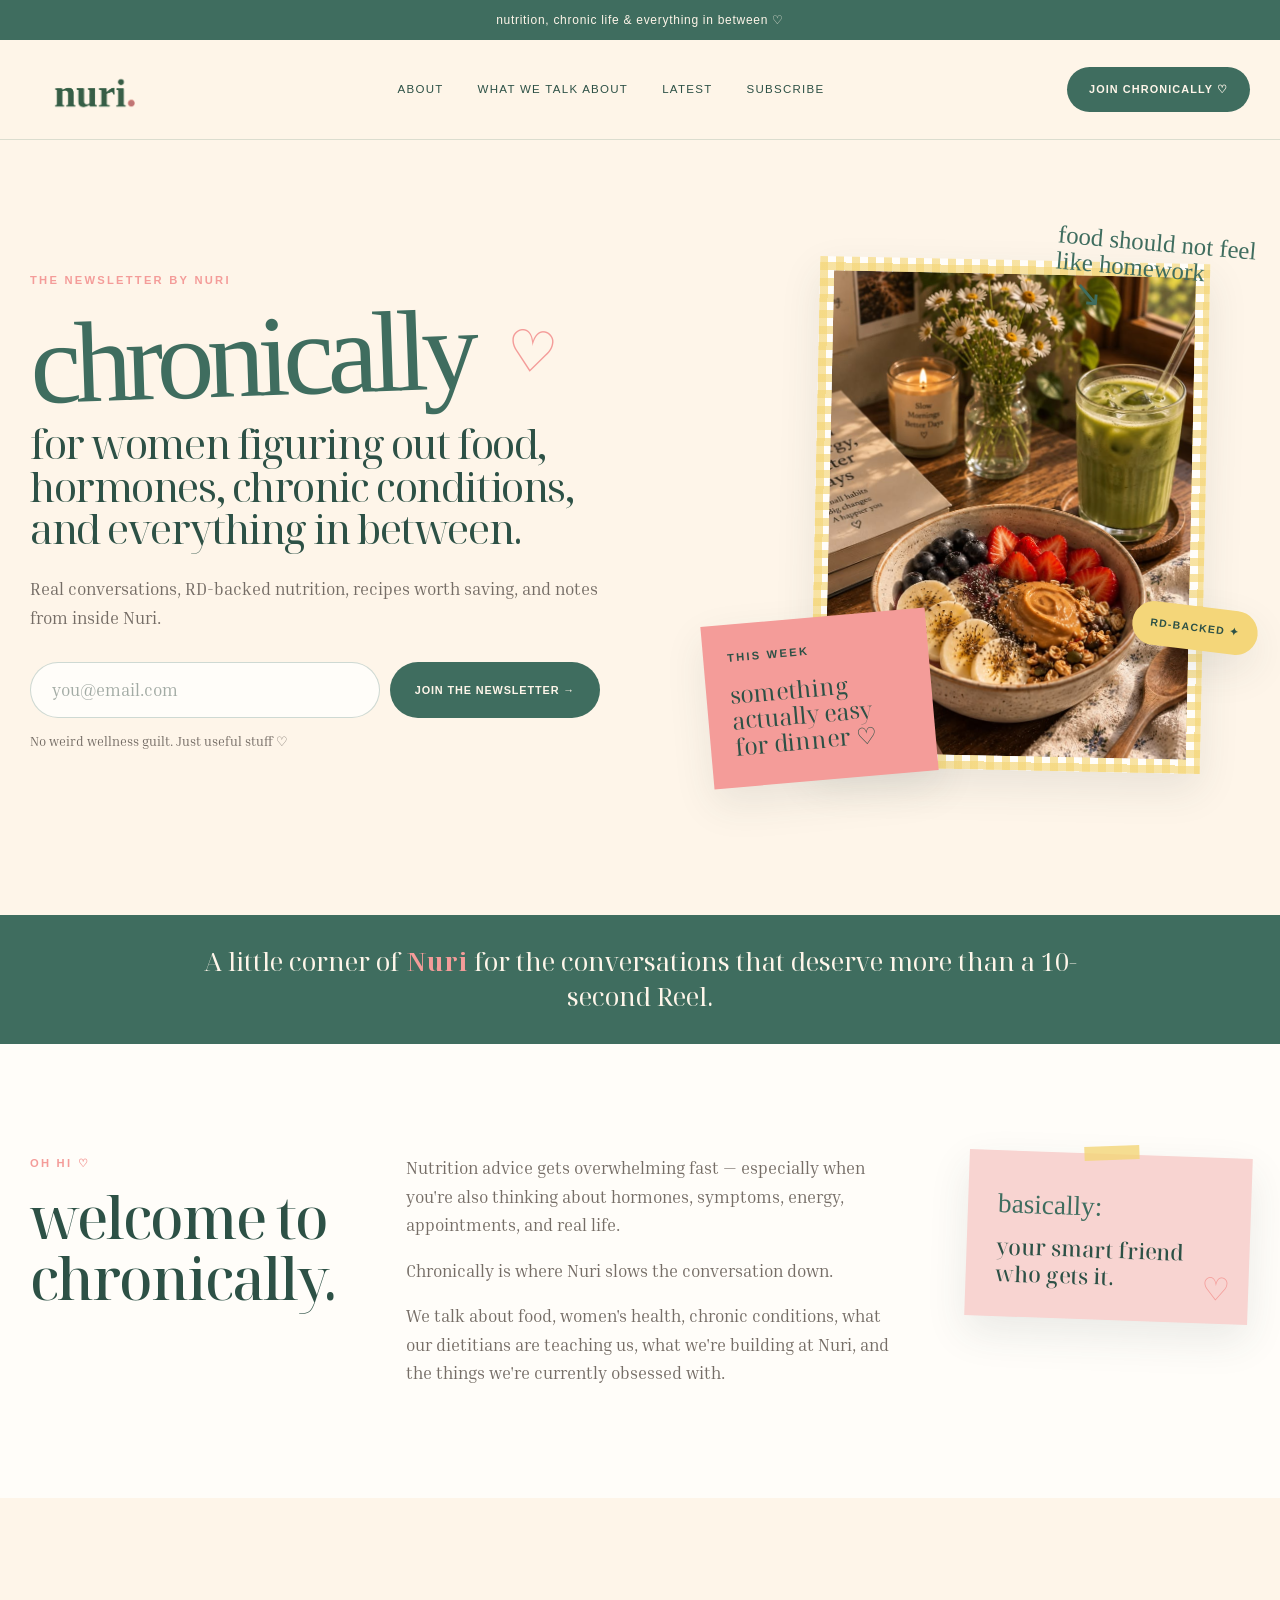
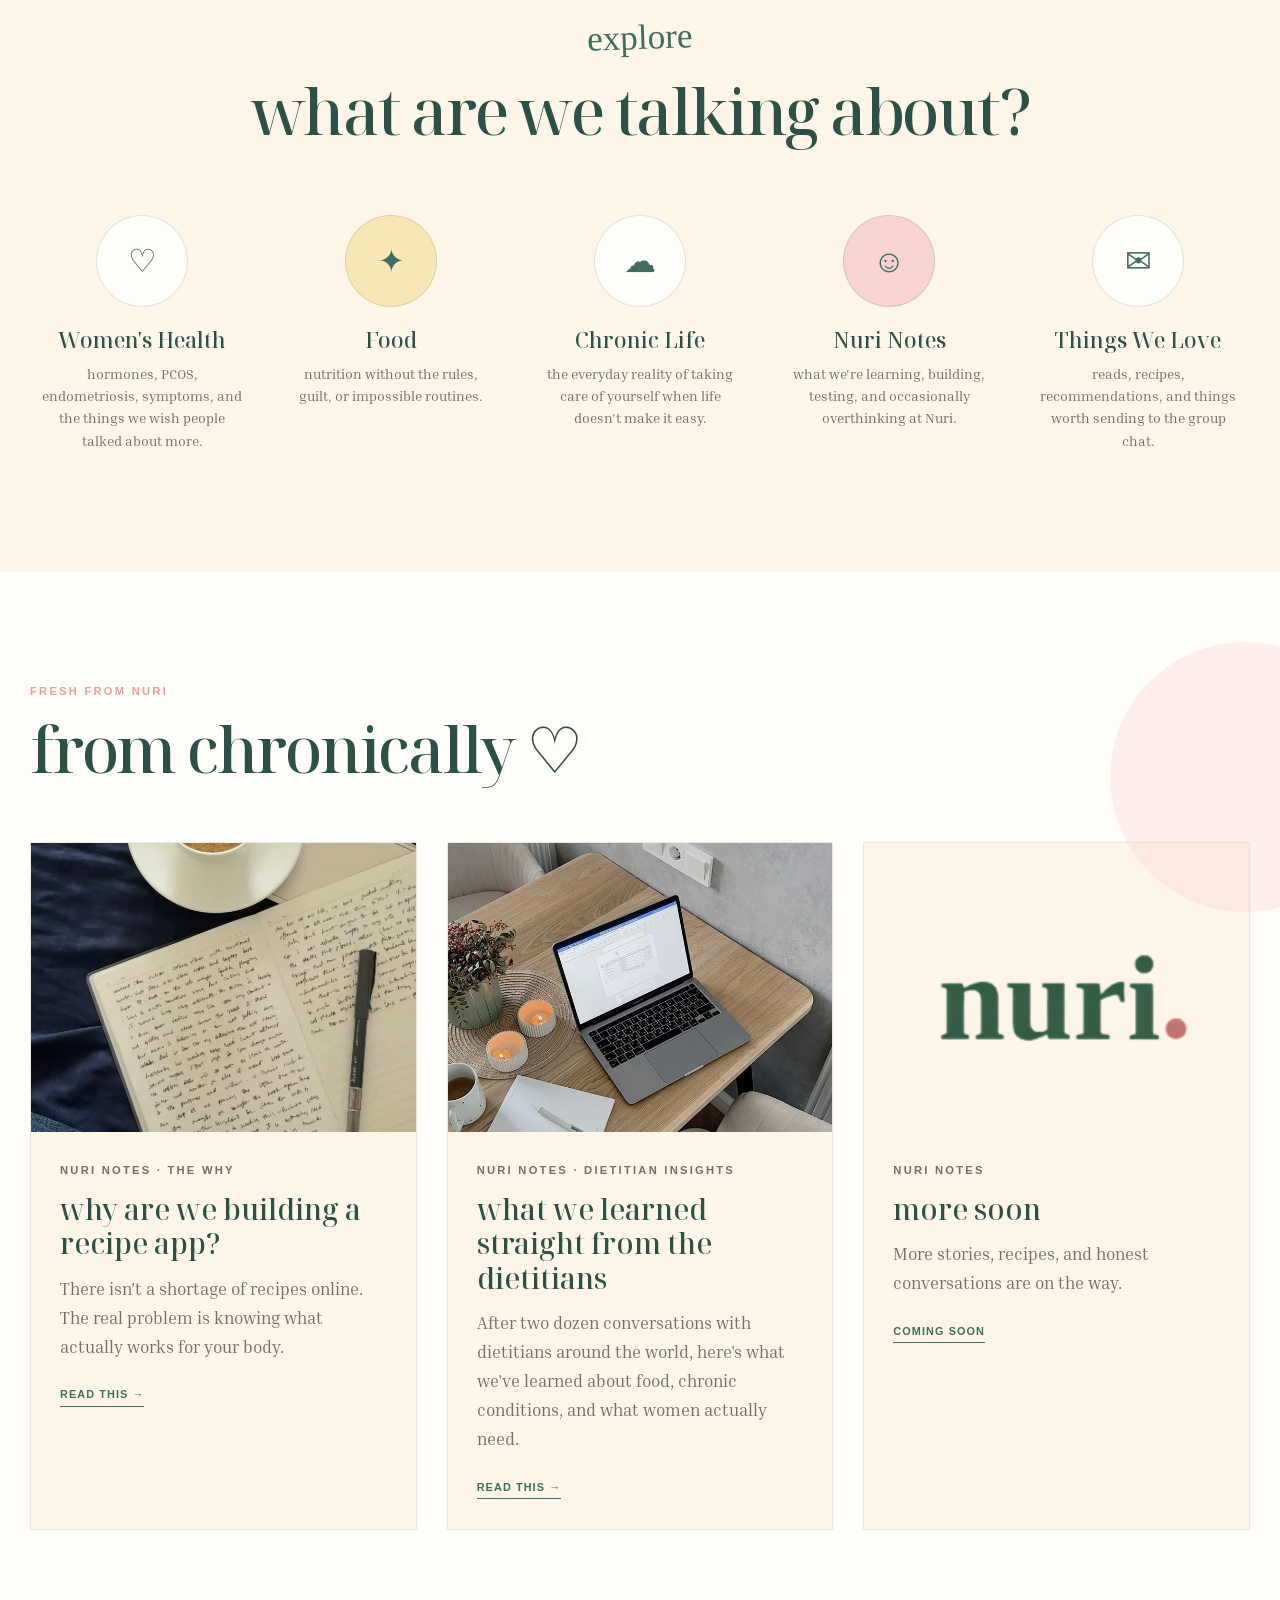
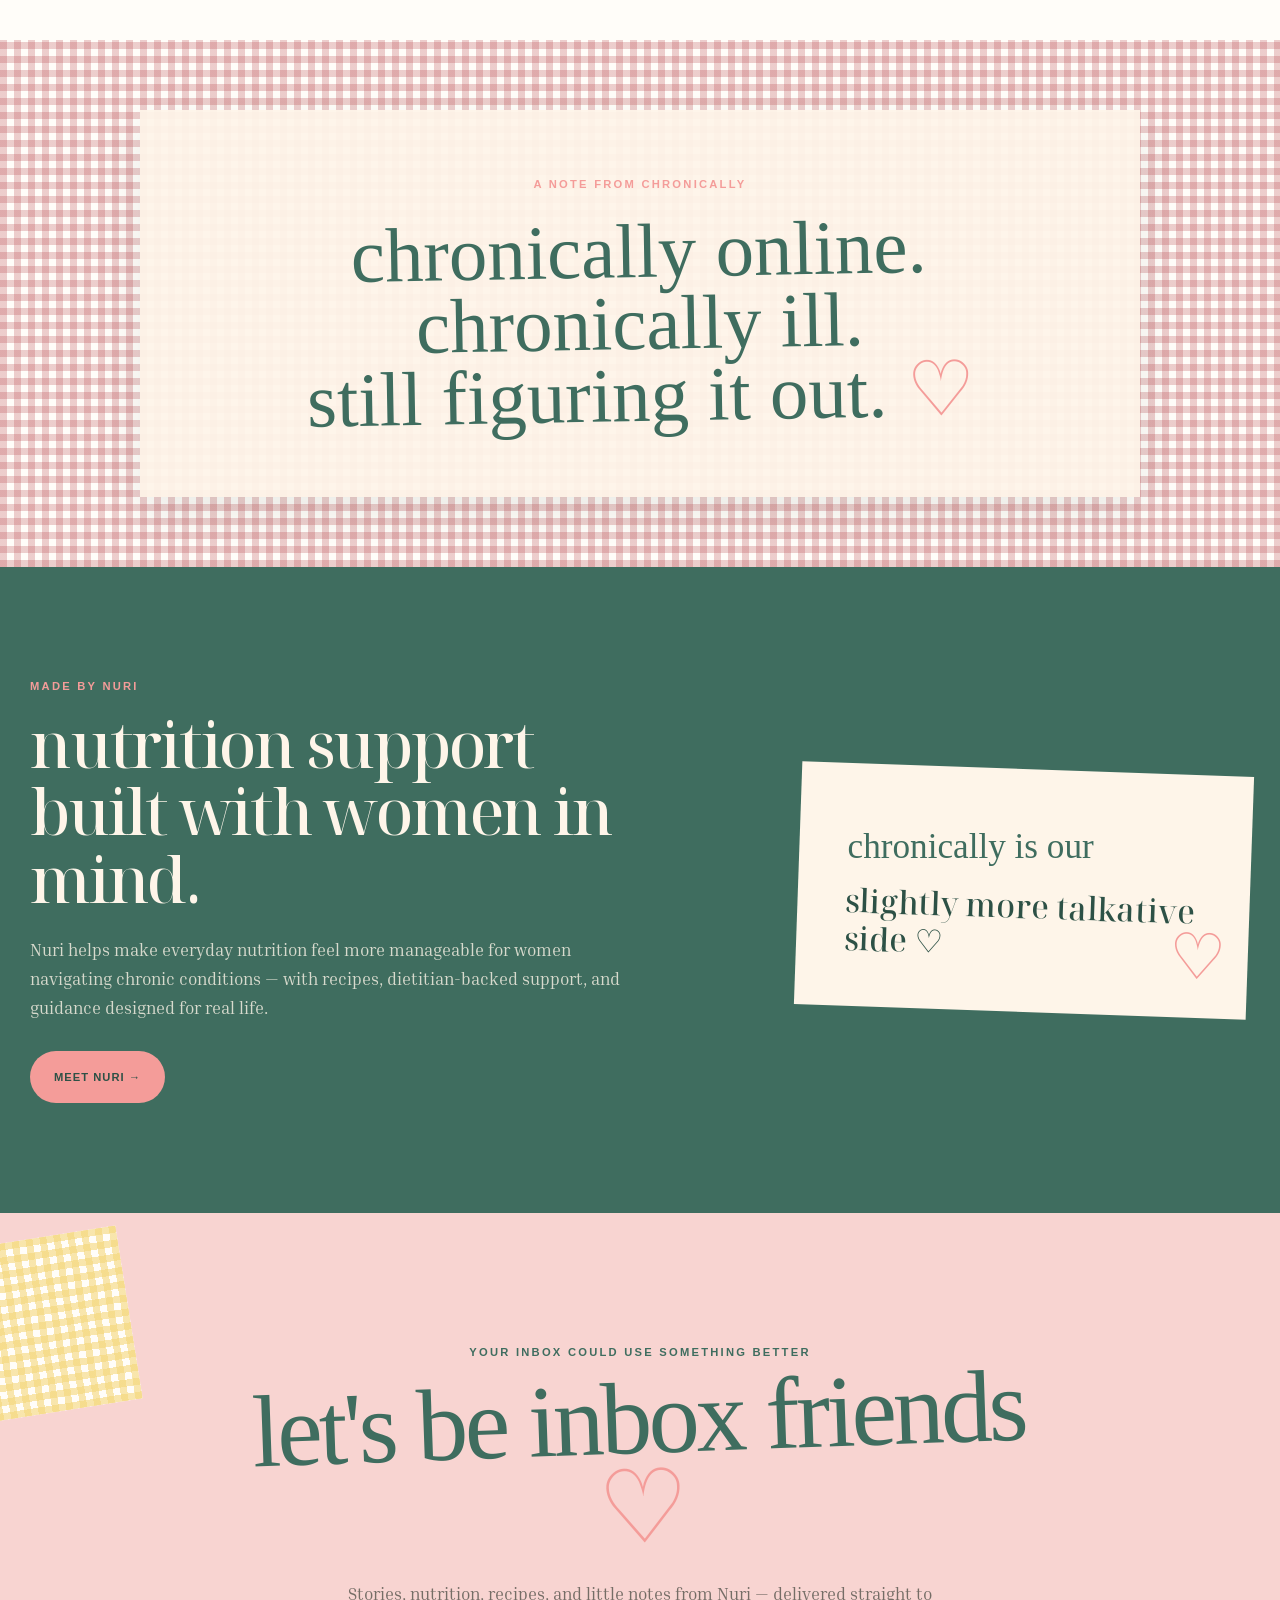
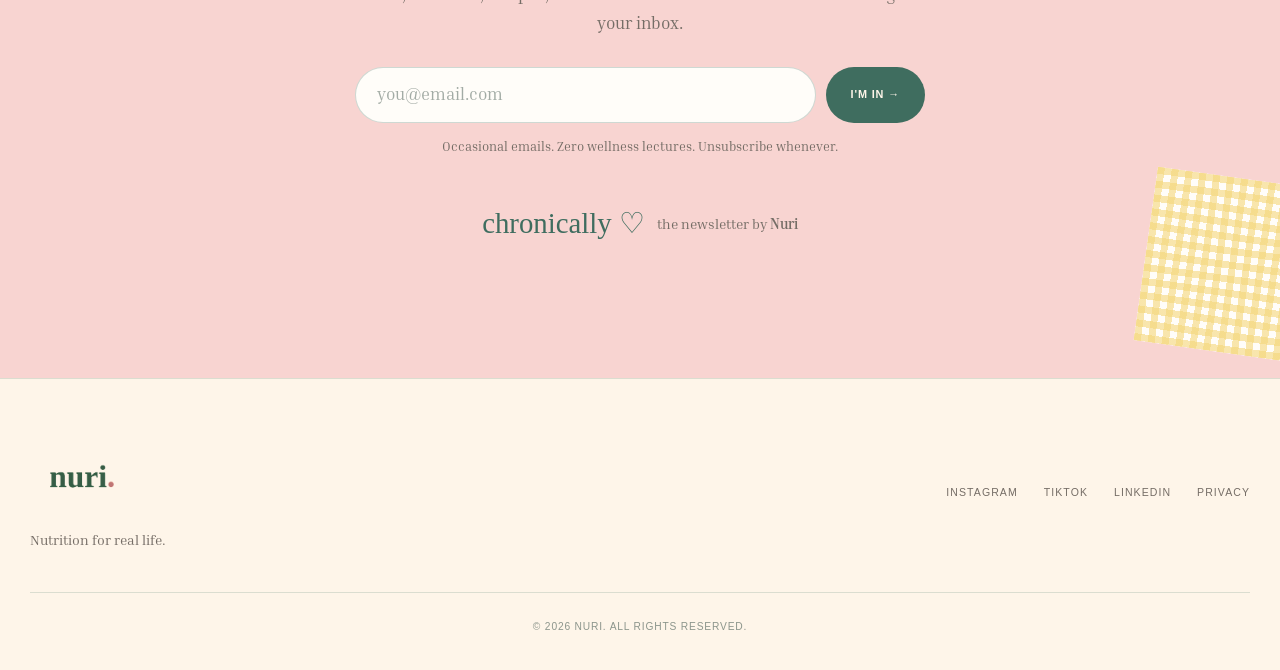
==== commit fdbe4754: "Update chronically.html" ====
--- a/chronically.html
+++ b/chronically.html
@@ -1,3 +1,4 @@
+
 <!DOCTYPE html>
 <html lang="en">
 
@@ -340,7 +341,7 @@
                 <div class="topic-grid">
 
 
-                    <article class="topic-item">
+                    <a class="topic-item" href="#latest" data-filter="womens-health">
 
                         <div class="topic-icon">
                             ♡
@@ -356,11 +357,11 @@
                             people talked about more.
                         </p>
 
-                    </article>
-
-
-
-                    <article class="topic-item">
+                    </a>
+
+
+
+                    <a class="topic-item" href="#latest" data-filter="food">
 
                         <div class="topic-icon">
                             ✦
@@ -375,11 +376,11 @@
                             guilt, or impossible routines.
                         </p>
 
-                    </article>
-
-
-
-                    <article class="topic-item">
+                    </a>
+
+
+
+                    <a class="topic-item" href="#latest" data-filter="chronic-life">
 
                         <div class="topic-icon">
                             ☁
@@ -395,11 +396,11 @@
                             doesn't make it easy.
                         </p>
 
-                    </article>
-
-
-
-                    <article class="topic-item">
+                    </a>
+
+
+
+                    <a class="topic-item" href="#latest" data-filter="nuri-notes">
 
                         <div class="topic-icon">
                             ☺
@@ -415,11 +416,11 @@
                             overthinking at Nuri.
                         </p>
 
-                    </article>
-
-
-
-                    <article class="topic-item">
+                    </a>
+
+
+
+                    <a class="topic-item" href="#latest" data-filter="things-we-love">
 
                         <div class="topic-icon">
                             ✉
@@ -435,7 +436,7 @@
                             the group chat.
                         </p>
 
-                    </article>
+                    </a>
 
 
                 </div>
@@ -470,11 +471,16 @@
 
 
 
+                <p class="article-filter-status" hidden>
+                    showing <strong data-filter-label></strong>
+                    <button type="button" class="article-filter-clear">show all</button>
+                </p>
+
                 <div class="article-grid">
 
 
                     <!-- ARTICLE 01 -->
-                    <article class="article-card">
+                    <article class="article-card" data-category="nuri-notes">
 
                         <a href="./why-are-we-building-a-recipe-app.html" class="article-image">
 
@@ -489,7 +495,7 @@
                         <div class="article-content">
 
                             <p class="article-category">
-                                NURI DIARY
+                                NURI NOTES <span class="article-tag">· the why</span>
                             </p>
 
                             <h3>
@@ -515,7 +521,7 @@
 
 
                    <!-- ARTICLE 02 -->
-<article class="article-card">
+<article class="article-card" data-category="nuri-notes">
 
     <a href="./what-we-learned-from-dietitians.html" class="article-image">
         <img
@@ -527,7 +533,7 @@
     <div class="article-content">
 
         <p class="article-category">
-            NURI DIARY
+            NURI NOTES <span class="article-tag">· dietitian insights</span>
         </p>
 
         <h3>
@@ -557,28 +563,26 @@
 
 
                     <!-- ARTICLE 03 -->
-                    <article class="article-card">
-
-                        <a href="#" class="article-image">
+                    <article class="article-card article-card--soon" data-category="all">
+
+                        <div class="article-image">
 
                             <img
                                 src="./assets/NURI_LOGO.png"
                                 alt="Nuri logo"
                             >
 
-                        </a>
+                        </div>
 
 
                         <div class="article-content">
 
                             <p class="article-category">
-                                NURI DIARY
+                                NURI NOTES
                             </p>
 
                             <h3>
-                                <a href="#">
-                                    more soon
-                                </a>
+                                more soon
                             </h3>
 
                             <p>
@@ -586,9 +590,9 @@
                                 and honest conversations are on the way.
                             </p>
 
-                            <a href="#" class="read-link">
-                                COMING SOON →
-                            </a>
+                            <span class="read-link">
+                                COMING SOON
+                            </span>
 
                         </div>
 
@@ -631,115 +635,6 @@
 
 
         <!-- =================================================
-             GROUP CHAT / ROUNDUP
-        ================================================== -->
-
-        <section class="roundup-section">
-
-            <div class="section-container">
-
-
-                <div class="roundup-heading">
-
-                    <span class="handwritten-label">
-                        currently...
-                    </span>
-
-                    <h2>
-                        in the Nuri group chat
-                    </h2>
-
-                </div>
-
-
-
-                <div class="roundup-grid">
-
-
-                    <div class="roundup-item">
-
-                        <span class="roundup-number">
-                            01
-                        </span>
-
-                        <span class="roundup-type">
-                            READING
-                        </span>
-
-                        <h3>
-                            something we bookmarked
-                            this week
-                        </h3>
-
-                    </div>
-
-
-
-                    <div class="roundup-item">
-
-                        <span class="roundup-number">
-                            02
-                        </span>
-
-                        <span class="roundup-type">
-                            EATING
-                        </span>
-
-                        <h3>
-                            the recipe currently
-                            saving our week
-                        </h3>
-
-                    </div>
-
-
-
-                    <div class="roundup-item">
-
-                        <span class="roundup-number">
-                            03
-                        </span>
-
-                        <span class="roundup-type">
-                            RD SAID
-                        </span>
-
-                        <h3>
-                            one nutrition note
-                            worth remembering
-                        </h3>
-
-                    </div>
-
-
-
-                    <div class="roundup-item">
-
-                        <span class="roundup-number">
-                            04
-                        </span>
-
-                        <span class="roundup-type">
-                            NURI HQ
-                        </span>
-
-                        <h3>
-                            what we're building
-                            behind the scenes
-                        </h3>
-
-                    </div>
-
-
-                </div>
-
-            </div>
-
-        </section>
-
-
-
-        <!-- =================================================
              NURI PRODUCT SECTION
         ================================================== -->
 
@@ -940,6 +835,39 @@
     </footer>
 
 
+    <script>
+        (function () {
+            var tiles = document.querySelectorAll('.topic-item[data-filter]');
+            var cards = document.querySelectorAll('.article-card[data-category]');
+            var status = document.querySelector('.article-filter-status');
+            var label = status && status.querySelector('[data-filter-label]');
+            var clear = status && status.querySelector('.article-filter-clear');
+
+            function applyFilter(slug, name) {
+                cards.forEach(function (card) {
+                    var cat = card.getAttribute('data-category');
+                    card.hidden = slug && cat !== 'all' && cat !== slug;
+                });
+                tiles.forEach(function (t) {
+                    t.classList.toggle('is-active', t.getAttribute('data-filter') === slug);
+                });
+                if (status) {
+                    status.hidden = !slug;
+                    if (label) label.textContent = name || '';
+                }
+            }
+
+            tiles.forEach(function (tile) {
+                tile.addEventListener('click', function () {
+                    var name = tile.querySelector('h3').textContent.trim();
+                    applyFilter(tile.getAttribute('data-filter'), name);
+                });
+            });
+
+            if (clear) clear.addEventListener('click', function () { applyFilter(null); });
+        })();
+    </script>
+
 </body>
 
 </html>
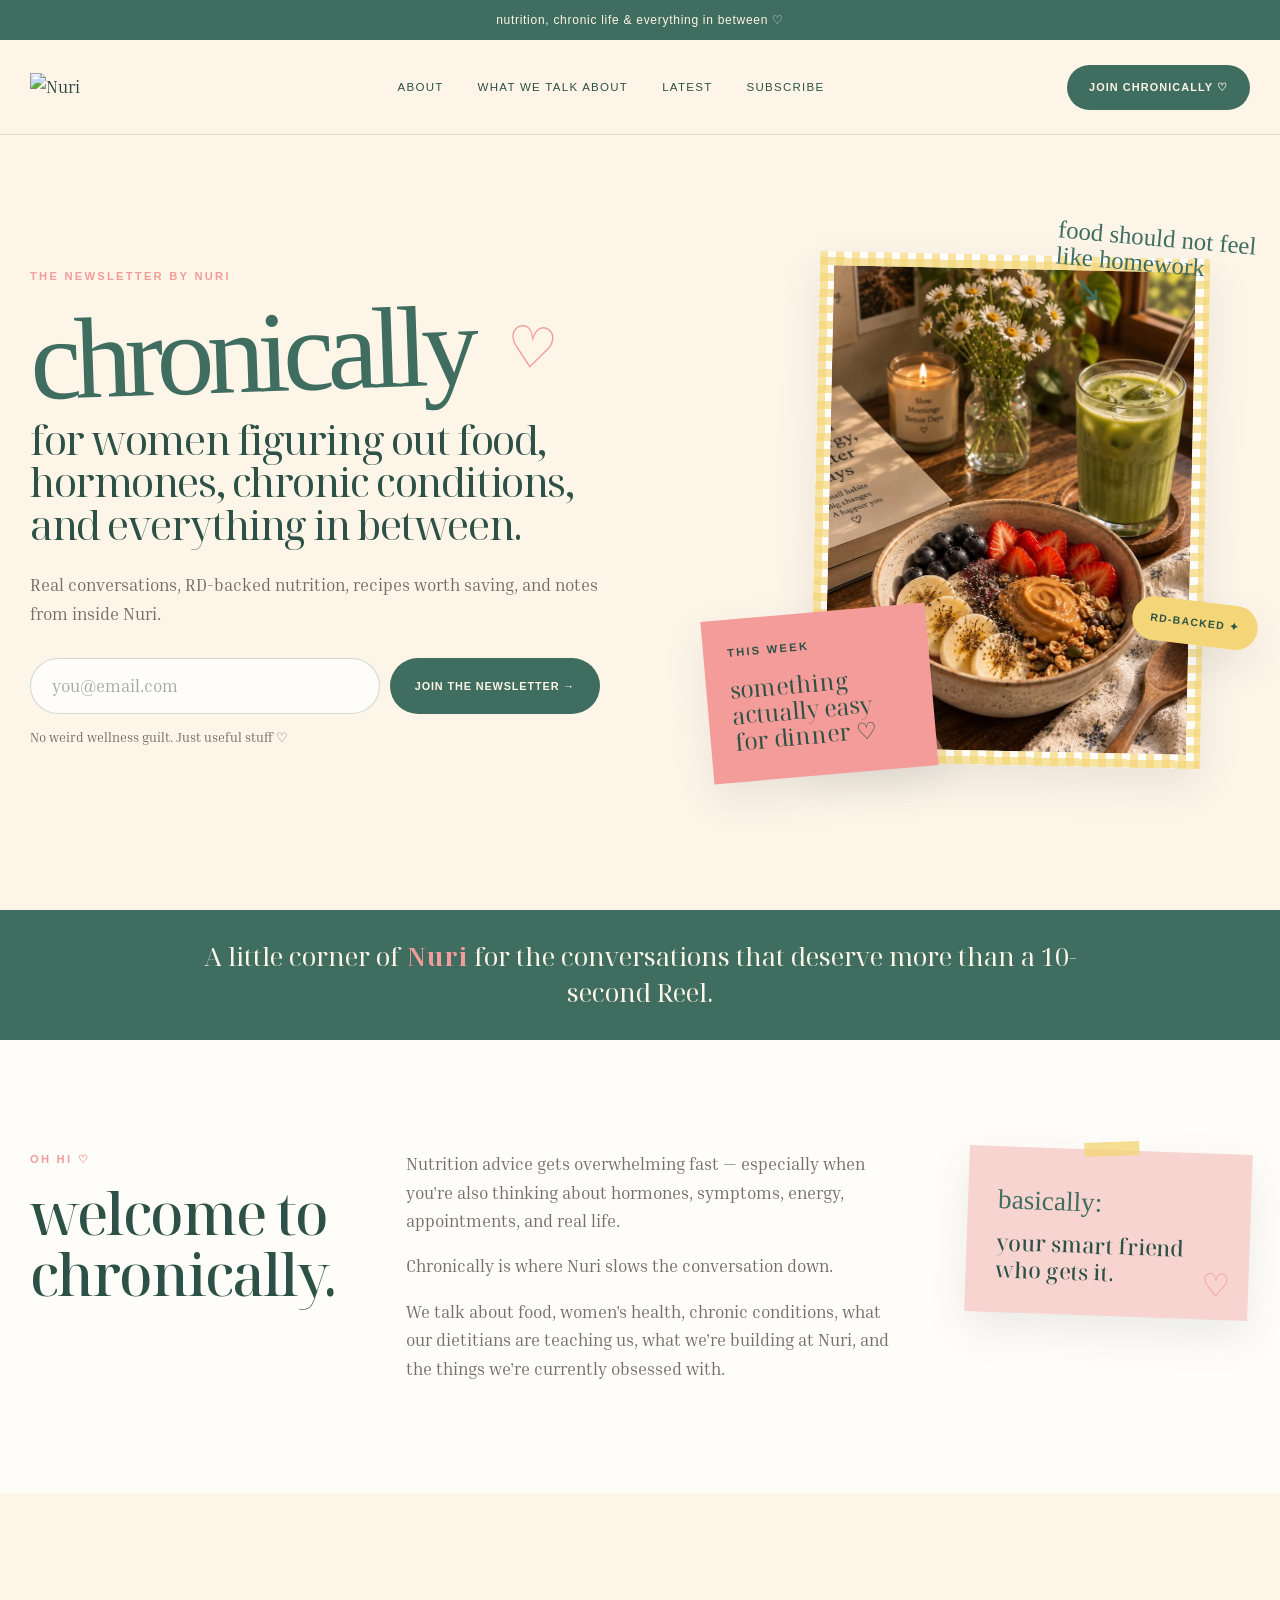
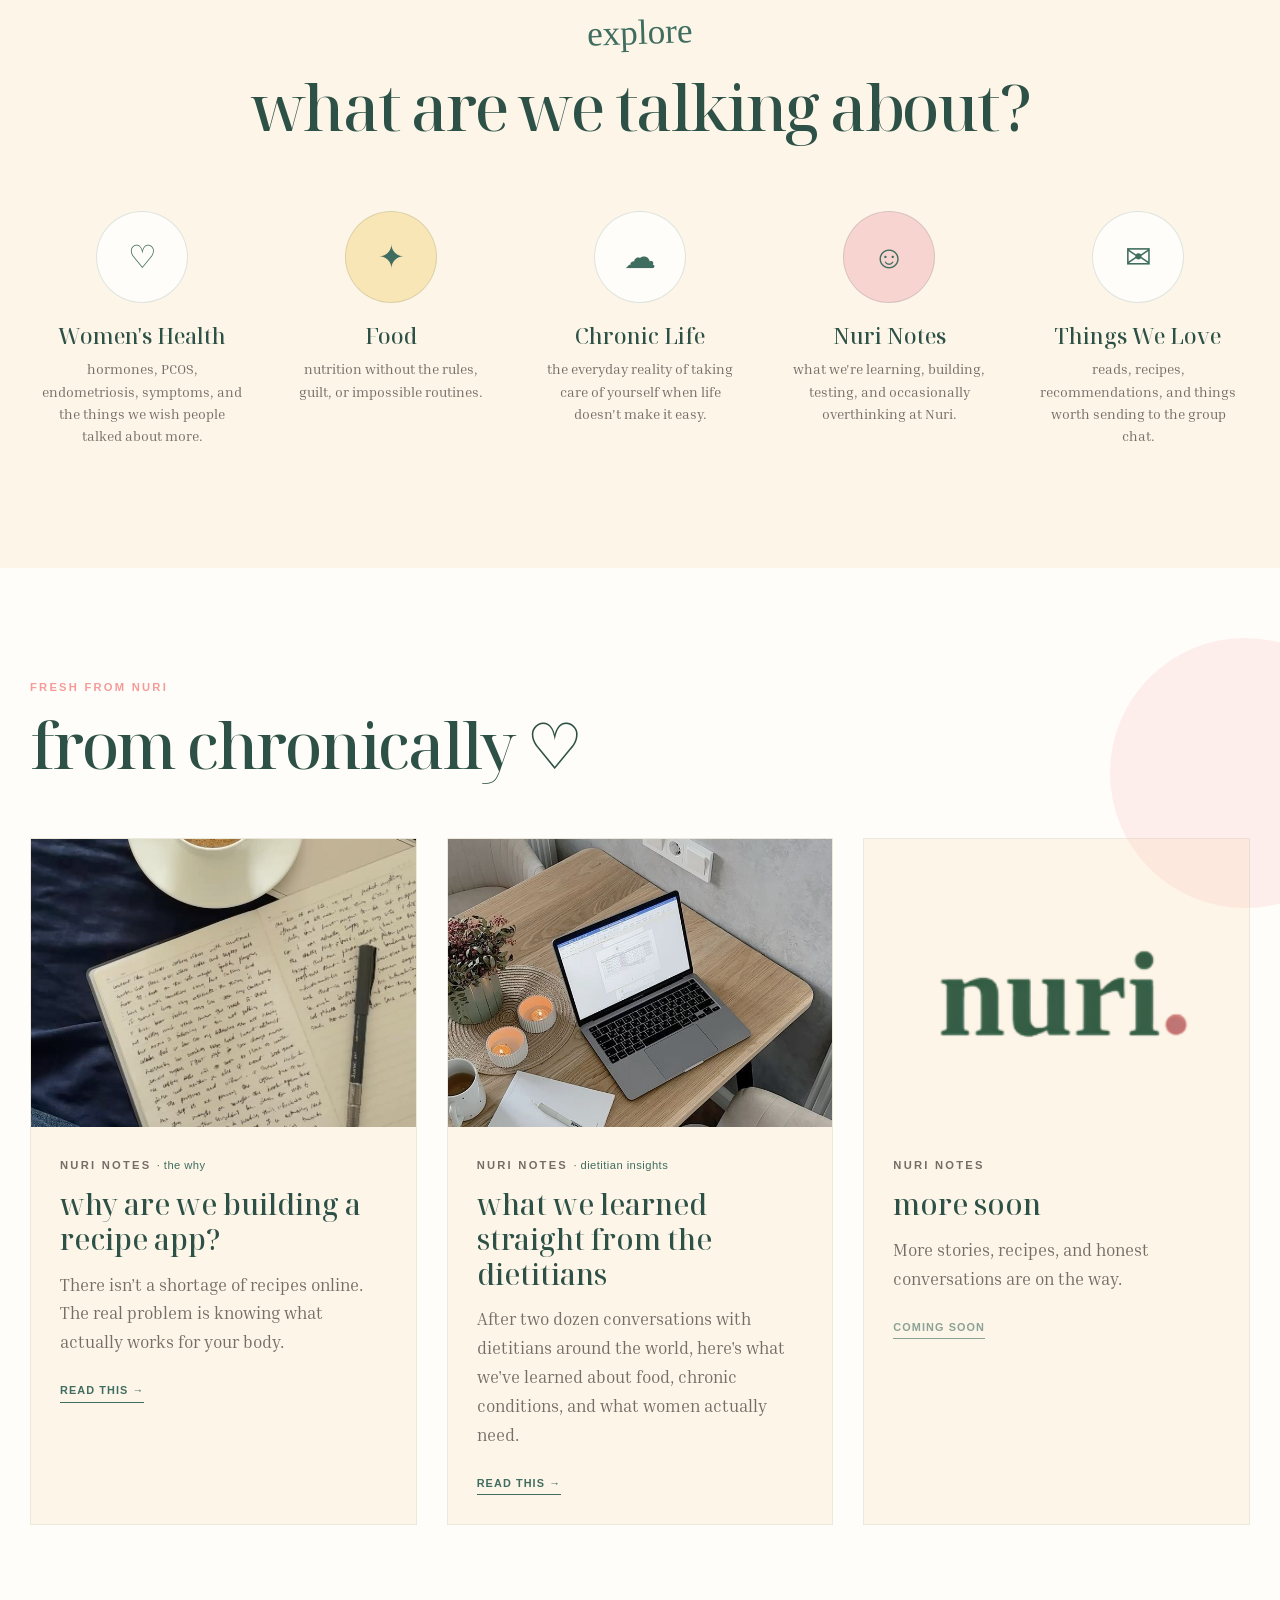
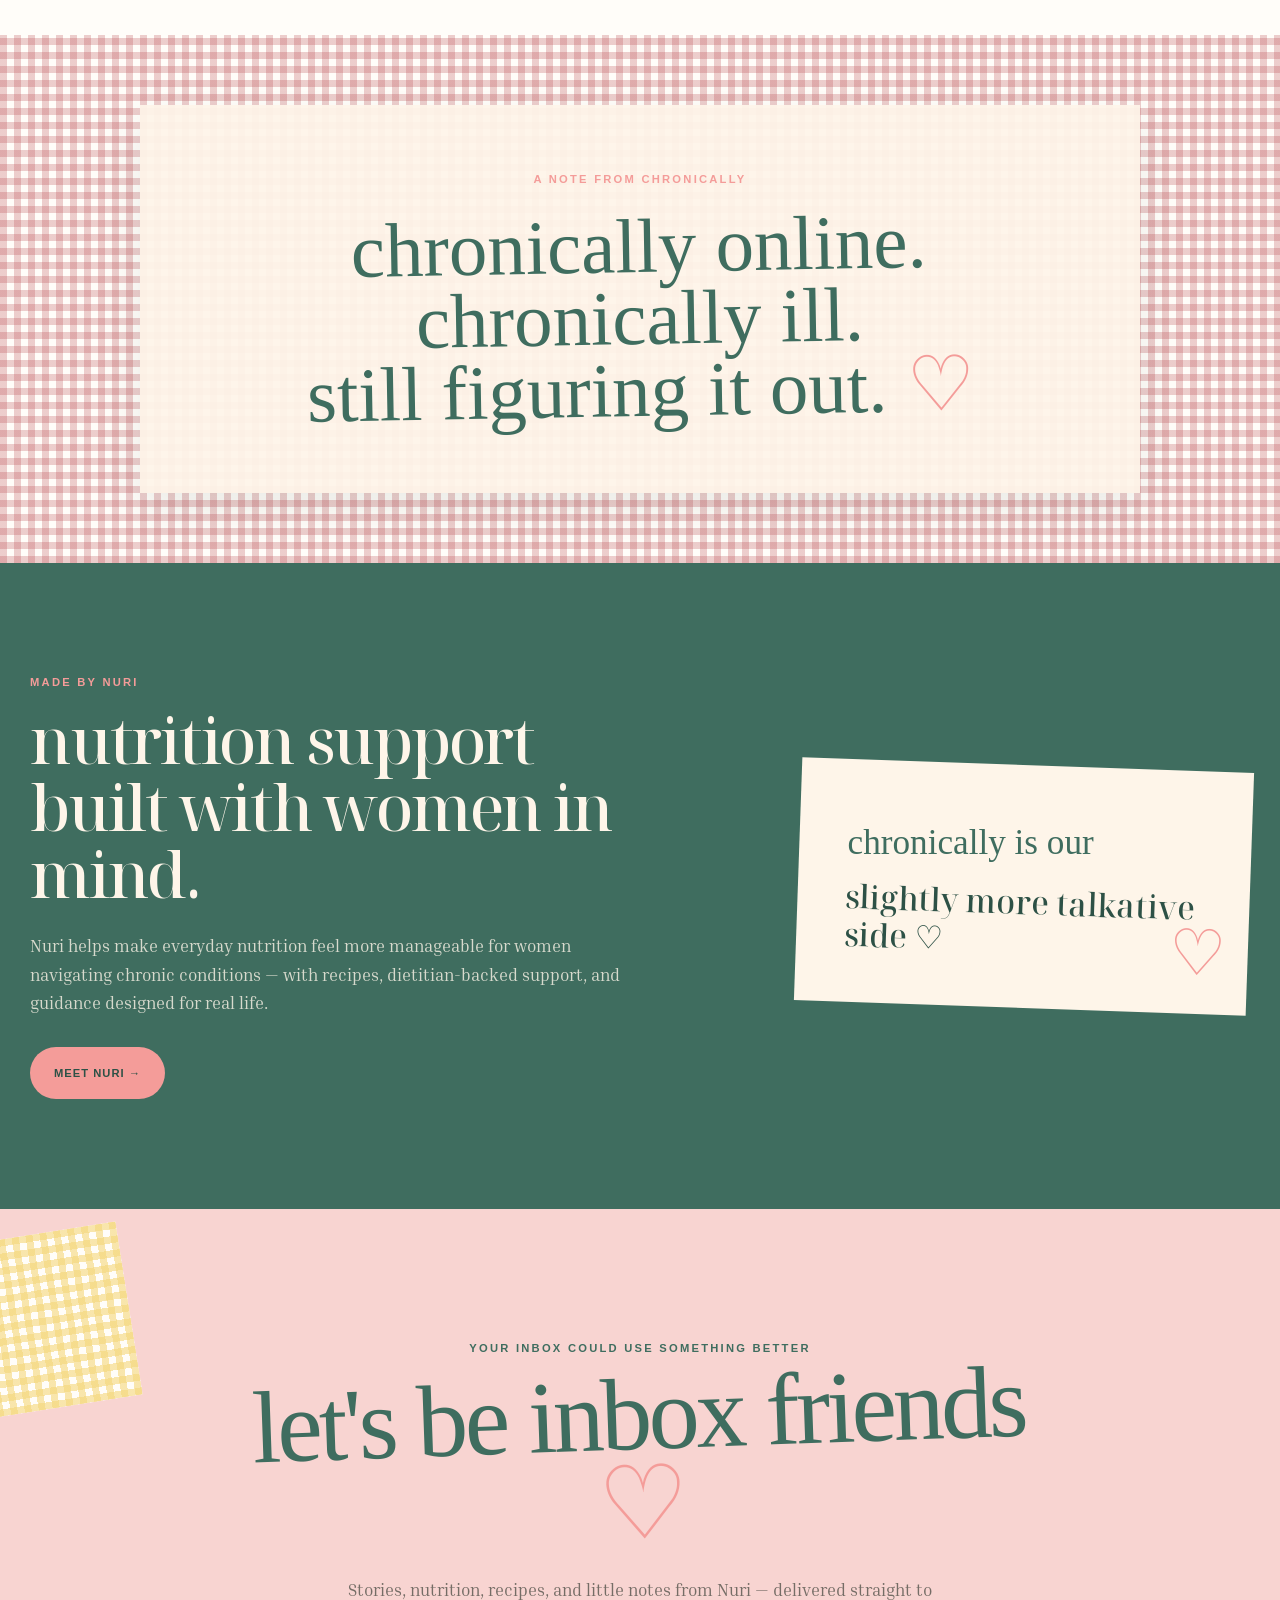
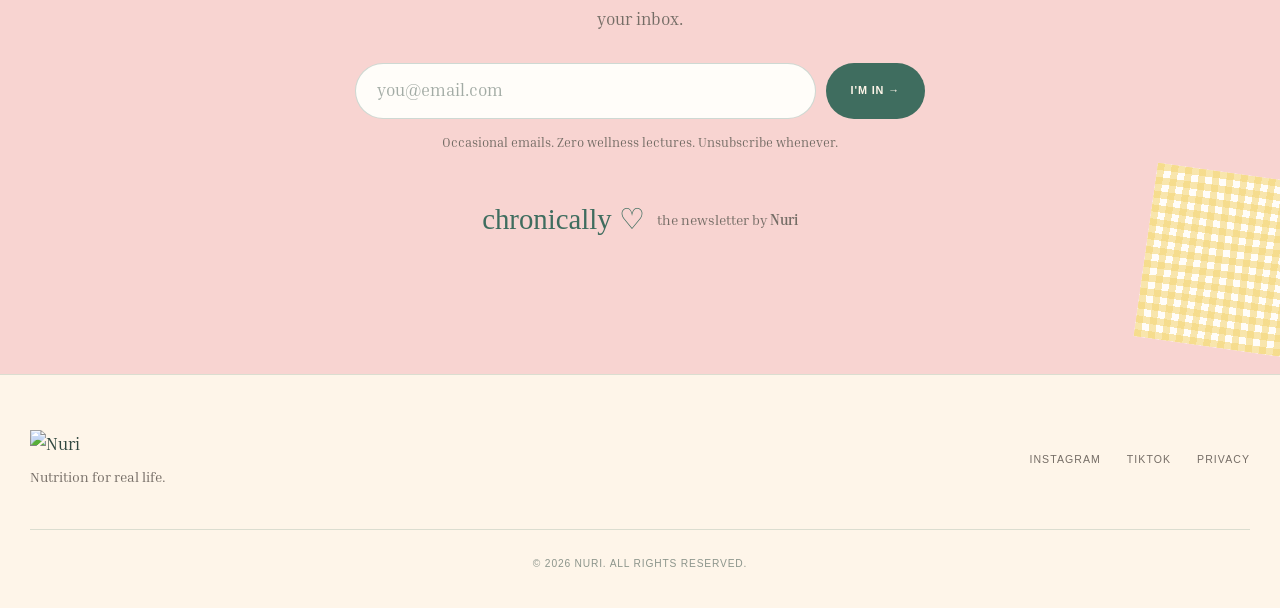
==== commit dcbb8d9d: "Update chronically.html" ====
--- a/chronically.html
+++ b/chronically.html
@@ -51,7 +51,7 @@
                 aria-label="Go back to Nuri"
             >
                 <img
-                    src="./assets/NURI_LOGO.png"
+                    src="./assets/NURI_WORDMARK.png"
                     alt="Nuri"
                     class="nuri-logo-img"
                 >
@@ -135,7 +135,7 @@
 
 
                     <!-- HERO SIGNUP -->
-                    <form class="signup-form hero-signup">
+                    <form class="signup-form hero-signup" method="POST" action="https://d5ab9ed9.sibforms.com/serve/[base64]" data-brevo novalidate>
 
                         <label for="hero-email" class="sr-only">
                             Email address
@@ -144,7 +144,8 @@
                         <input
                             type="email"
                             id="hero-email"
-                            name="email"
+                            name="EMAIL"
+                            autocomplete="email"
                             placeholder="you@email.com"
                             required
                         >
@@ -153,7 +154,12 @@
                             Join the newsletter →
                         </button>
 
+                        <input type="text" name="email_address_check" value="" class="sr-only" tabindex="-1" autocomplete="off" aria-hidden="true">
+                        <input type="hidden" name="locale" value="en">
+
                     </form>
+
+                    <p class="signup-status" role="status" aria-live="polite" hidden></p>
 
 
                     <p class="signup-note">
@@ -720,7 +726,7 @@
 
 
 
-                <form class="signup-form footer-signup">
+                <form class="signup-form footer-signup" method="POST" action="https://d5ab9ed9.sibforms.com/serve/[base64]" data-brevo novalidate>
 
                     <label for="footer-email" class="sr-only">
                         Email address
@@ -729,7 +735,8 @@
                     <input
                         type="email"
                         id="footer-email"
-                        name="email"
+                        name="EMAIL"
+                        autocomplete="email"
                         placeholder="you@email.com"
                         required
                     >
@@ -738,7 +745,12 @@
                         I'm in →
                     </button>
 
+                    <input type="text" name="email_address_check" value="" class="sr-only" tabindex="-1" autocomplete="off" aria-hidden="true">
+                    <input type="hidden" name="locale" value="en">
+
                 </form>
+
+                <p class="signup-status" role="status" aria-live="polite" hidden></p>
 
 
                 <p class="signup-note">
@@ -788,7 +800,7 @@
                 >
 
                     <img
-                        src="./assets/NURI_LOGO.png"
+                        src="./assets/NURI_WORDMARK.png"
                         alt="Nuri"
                         class="footer-logo-img"
                     >
@@ -805,19 +817,21 @@
 
             <div class="footer-links">
 
-                <a href="#">
+                <a href="https://www.instagram.com/nurirecipes/" target="_blank" rel="noopener noreferrer">
                     Instagram
                 </a>
 
-                <a href="#">
+                <a href="https://www.tiktok.com/@nurirecipes" target="_blank" rel="noopener noreferrer">
                     TikTok
                 </a>
 
-                <a href="#">
+                <!-- LinkedIn: paste the company page URL below and uncomment
+                <a href="https://www.linkedin.com/company/YOUR-PAGE/" target="_blank" rel="noopener noreferrer">
                     LinkedIn
                 </a>
-
-                <a href="#">
+                -->
+
+                <a href="./privacy.html">
                     Privacy
                 </a>
 
@@ -868,6 +882,64 @@
         })();
     </script>
 
+    <script>
+        /* Chronically signups -> Brevo (same list as the landing page form) */
+        (function () {
+            var EMAIL_RE = /^[^\s@]+@[^\s@]+\.[^\s@]+$/;
+
+            document.querySelectorAll('form[data-brevo]').forEach(function (form) {
+                var input = form.querySelector('input[name="EMAIL"]');
+                var button = form.querySelector('button[type="submit"]');
+                var status = form.nextElementSibling;
+                var label = button.innerHTML;
+
+                function show(msg, isError) {
+                    status.textContent = msg;
+                    status.hidden = false;
+                    status.classList.toggle('is-error', !!isError);
+                }
+
+                form.addEventListener('submit', function (e) {
+                    e.preventDefault();
+                    var email = input.value.trim();
+                    if (!EMAIL_RE.test(email)) {
+                        show('Hmm, that email doesn’t look right. Mind checking it?', true);
+                        input.focus();
+                        return;
+                    }
+
+                    var body = new URLSearchParams(new FormData(form));
+                    button.disabled = true;
+                    button.textContent = 'Signing you up…';
+
+                    function done() {
+                        form.reset();
+                        show('You’re in ♡ welcome to Chronically.');
+                    }
+                    function fail() {
+                        show('Your subscription couldn’t be saved. Please try again.', true);
+                    }
+
+                    // Try Brevo's ajax endpoint first so errors can be read;
+                    // if the browser won't let us read the reply, send it anyway.
+                    fetch(form.action + (form.action.indexOf('?') > -1 ? '&' : '?') + 'isAjax=1', {
+                        method: 'POST', body: body
+                    })
+                        .then(function (r) { return r.json().catch(function () { return { success: r.ok }; }); })
+                        .then(function (data) { if (data && data.success === false) { fail(); } else { done(); } })
+                        .catch(function () {
+                            return fetch(form.action, { method: 'POST', mode: 'no-cors', body: body })
+                                .then(done, fail);
+                        })
+                        .finally(function () {
+                            button.disabled = false;
+                            button.innerHTML = label;
+                        });
+                });
+            });
+        })();
+    </script>
+
 </body>
 
 </html>
--- a/chronically.css
+++ b/chronically.css
@@ -2301,4 +2301,71 @@
   width:100%;
   aspect-ratio:4 / 3;
   object-fit:cover;
-}+}
+
+
+/* =========================================================
+   CATEGORY TILES + ARTICLE TAGS
+========================================================= */
+
+a.topic-item {
+    display: block;
+    color: inherit;
+    text-decoration: none;
+    cursor: pointer;
+}
+
+.topic-item.is-active .topic-icon {
+    border-color: var(--nuri-green);
+    box-shadow: 0 0 0 3px rgba(63, 109, 95, 0.12);
+}
+
+.topic-item.is-active h3 {
+    color: var(--nuri-pink);
+}
+
+.article-tag {
+    color: var(--nuri-green);
+    font-weight: 400;
+    letter-spacing: 0.04em;
+    text-transform: none;
+}
+
+.article-card[hidden] {
+    display: none;
+}
+
+.article-card--soon:hover {
+    transform: none;
+    box-shadow: none;
+}
+
+.article-card--soon:hover img {
+    transform: none;
+}
+
+.article-card--soon .read-link {
+    opacity: 0.6;
+}
+
+.article-filter-status {
+    margin: -10px 0 24px;
+    color: var(--text-soft);
+    font-size: 0.95rem;
+}
+
+.article-filter-status[hidden] {
+    display: none;
+}
+
+.article-filter-clear {
+    margin-left: 10px;
+    padding: 0 0 2px;
+    border: 0;
+    border-bottom: 1px solid var(--nuri-green);
+    background: none;
+    color: var(--nuri-green);
+    font: inherit;
+    font-size: 0.85rem;
+    cursor: pointer;
+}
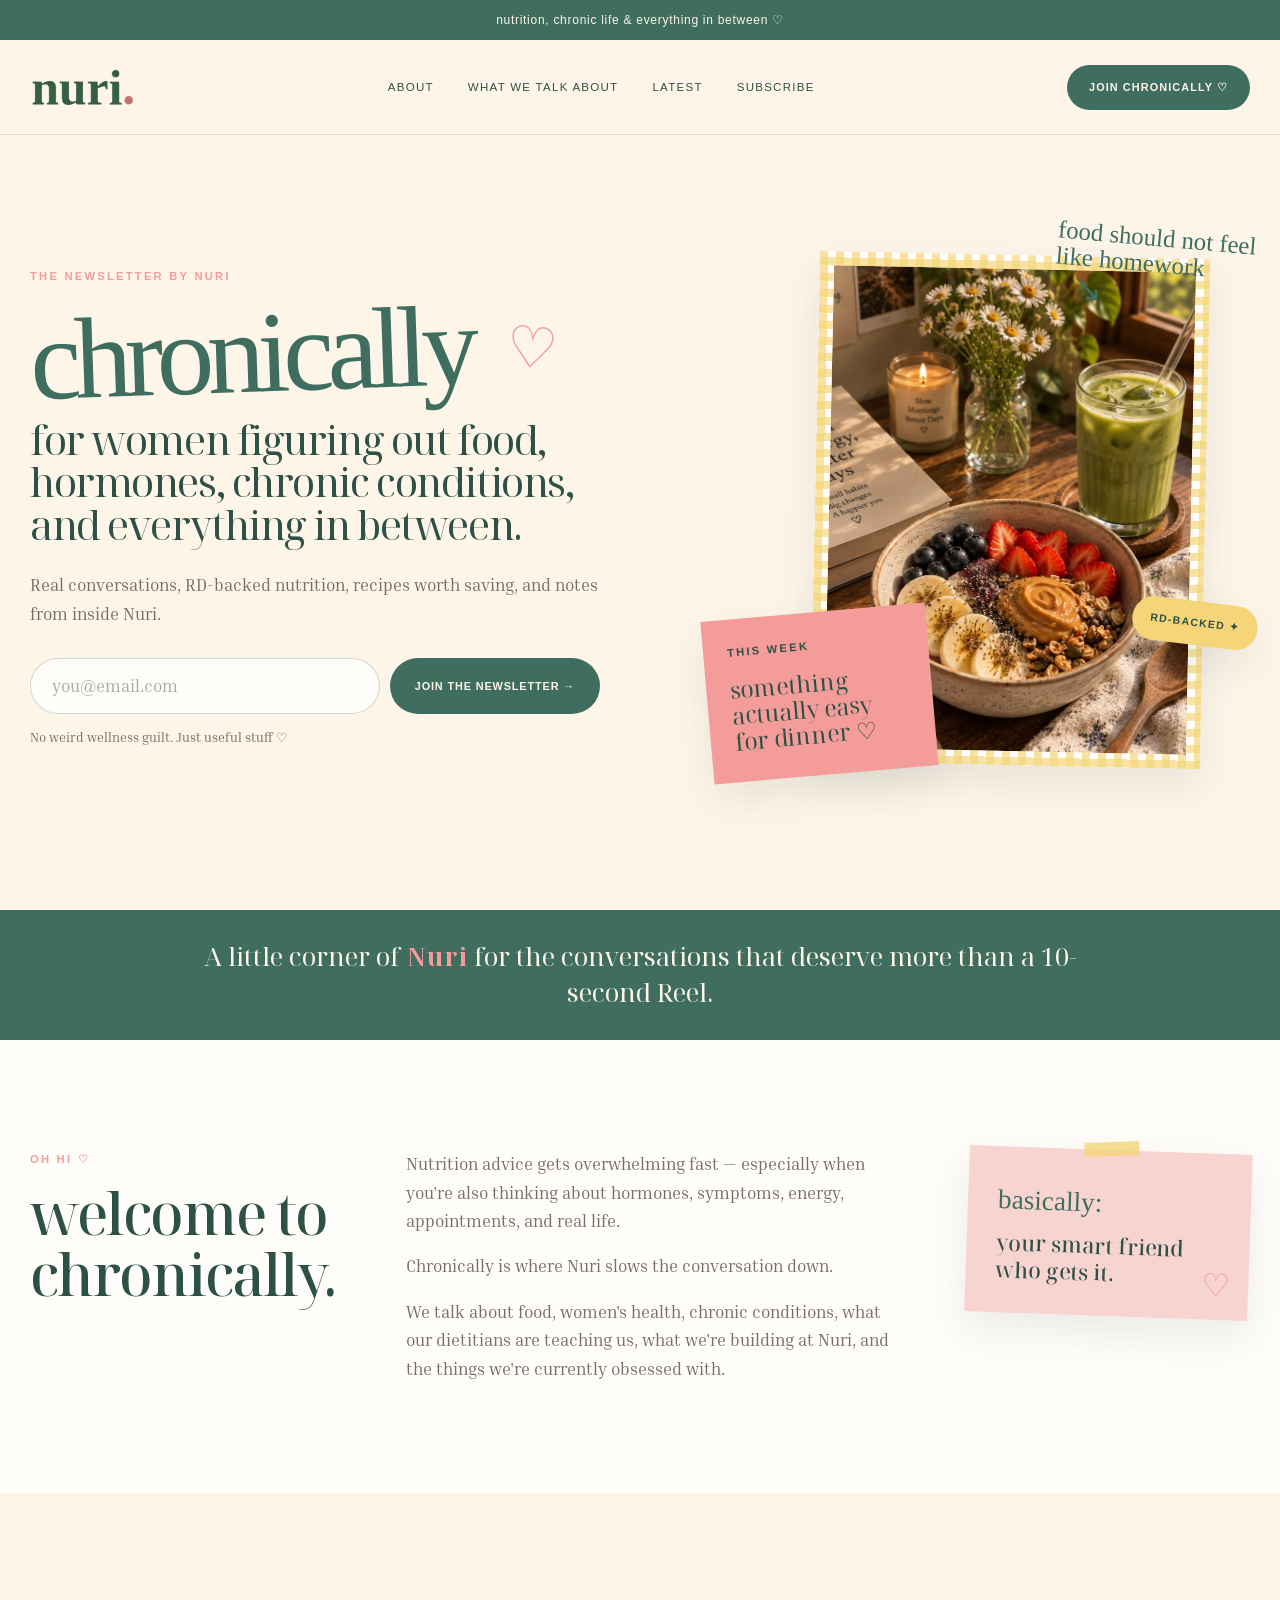
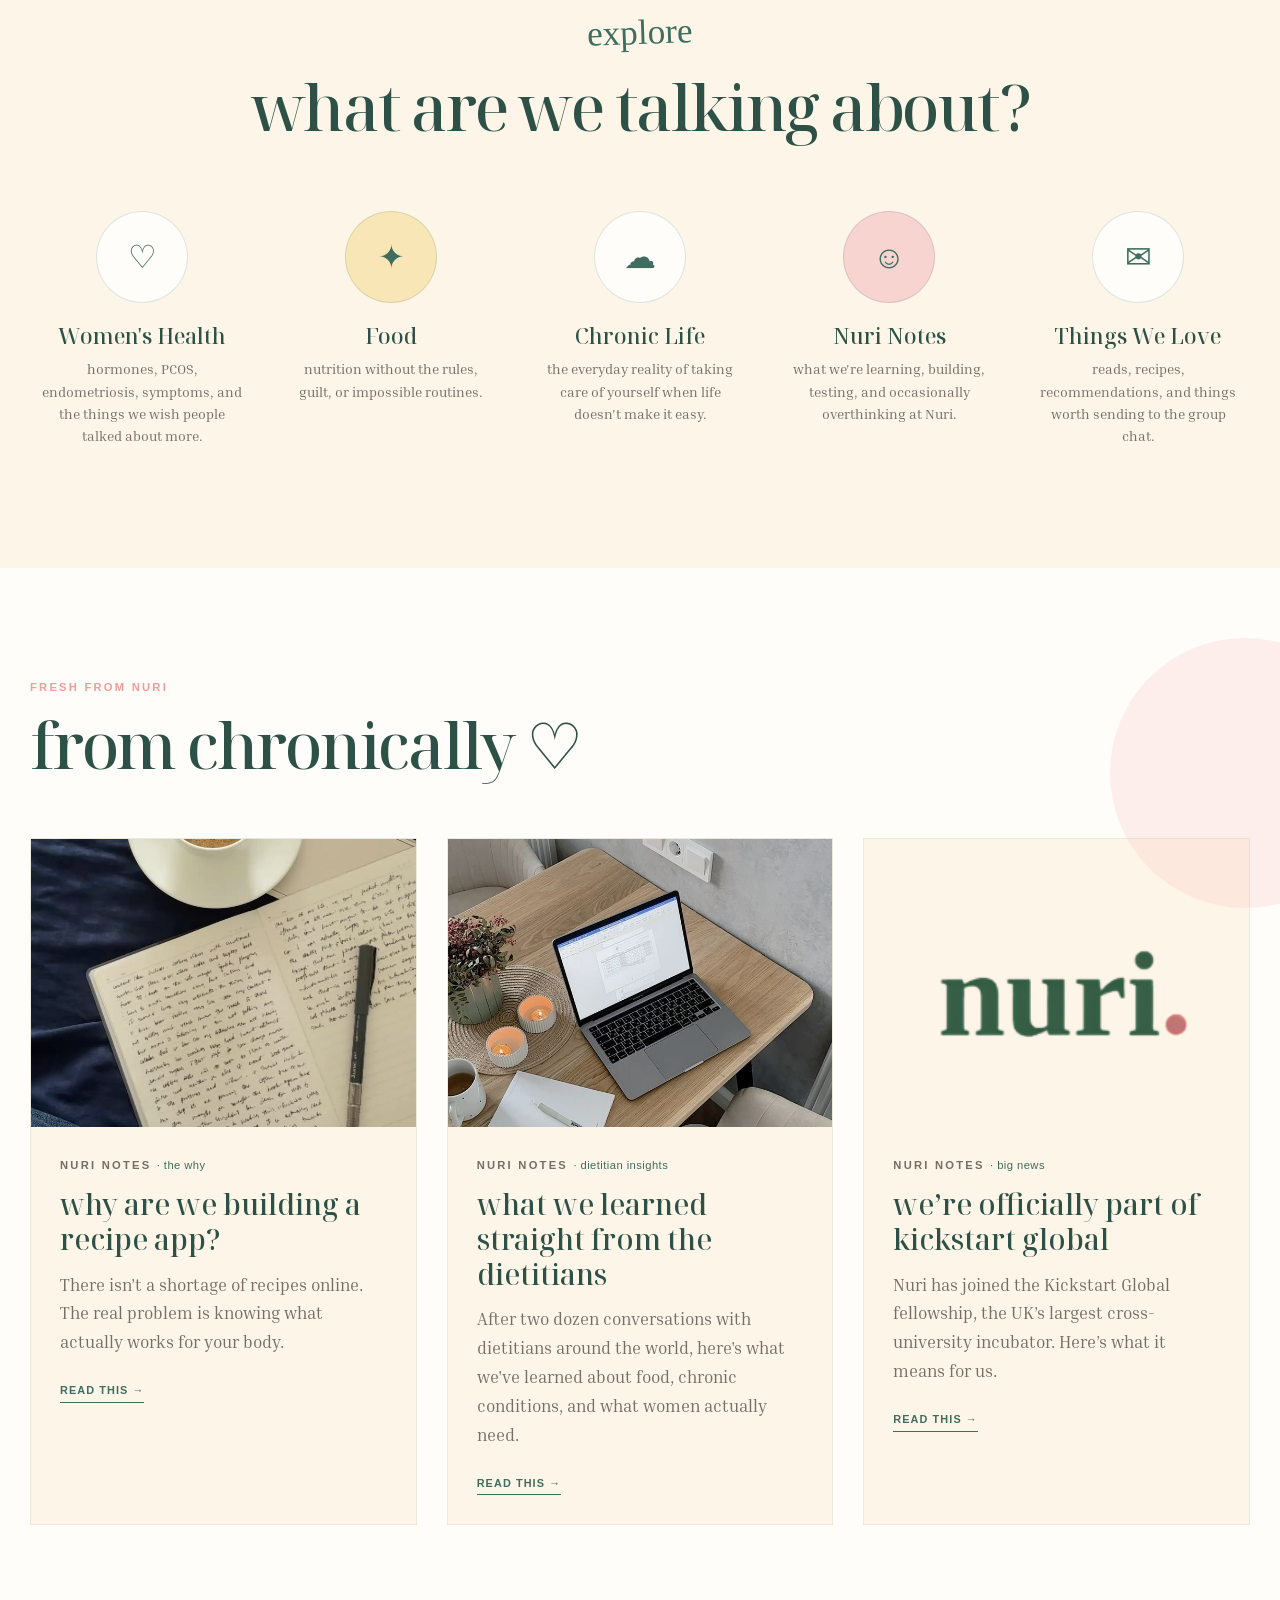
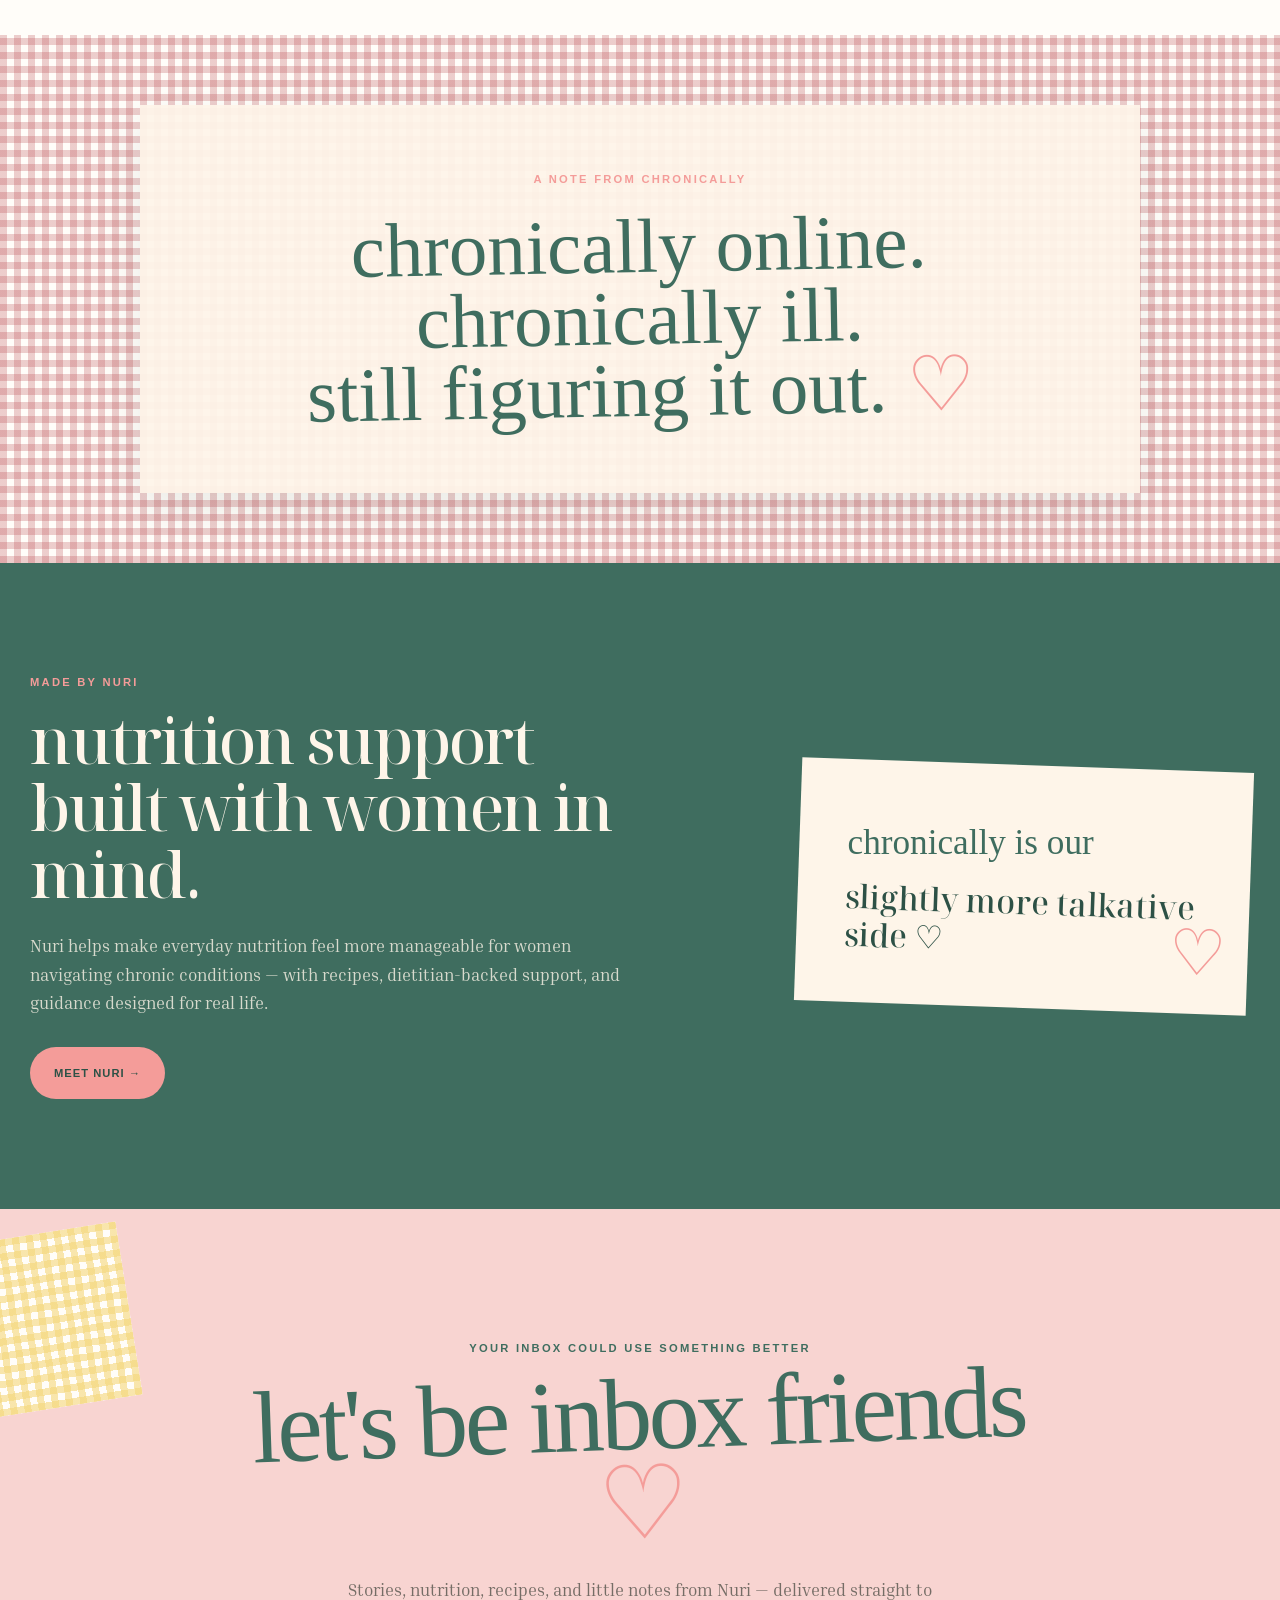
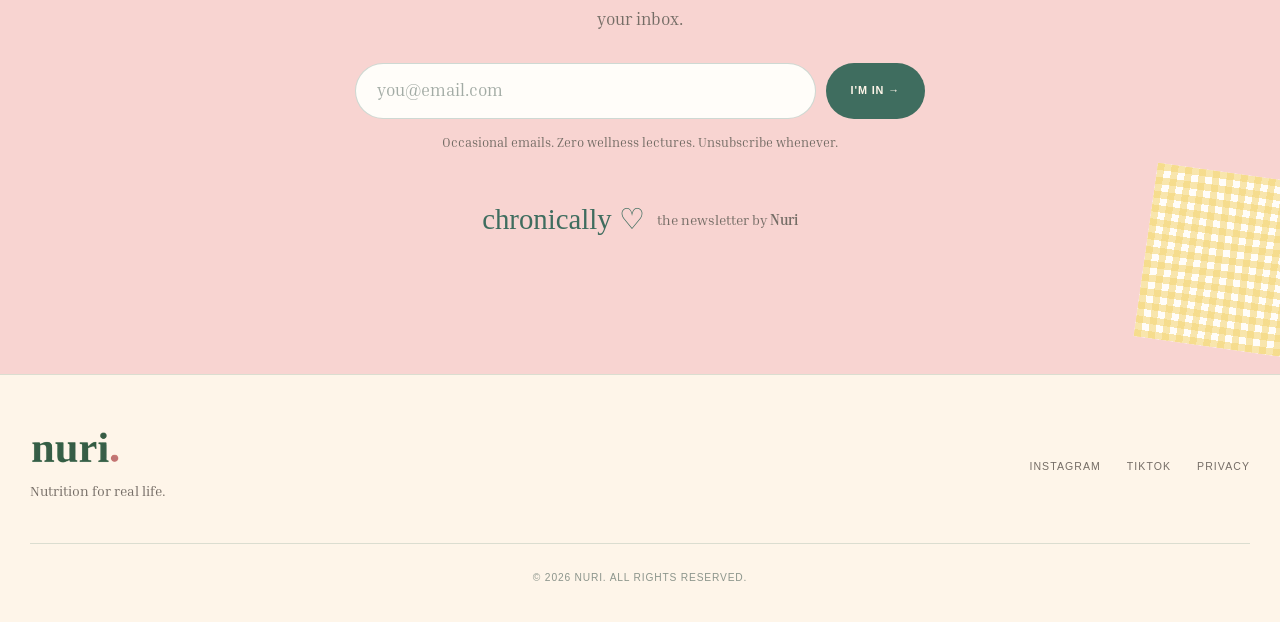
==== commit e3d59b28: "Update chronically.html" ====
--- a/chronically.html
+++ b/chronically.html
@@ -569,40 +569,42 @@
 
 
                     <!-- ARTICLE 03 -->
-                    <article class="article-card article-card--soon" data-category="all">
-
-                        <div class="article-image">
-
-                            <img
-                                src="./assets/NURI_LOGO.png"
-                                alt="Nuri logo"
-                            >
-
-                        </div>
-
-
-                        <div class="article-content">
-
-                            <p class="article-category">
-                                NURI NOTES
-                            </p>
-
-                            <h3>
-                                more soon
-                            </h3>
-
-                            <p>
-                                More stories, recipes, 
-                                and honest conversations are on the way.
-                            </p>
-
-                            <span class="read-link">
-                                COMING SOON
-                            </span>
-
-                        </div>
-
-                    </article>
+<article class="article-card" data-category="nuri-notes">
+
+    <a href="./nuri-joins-kickstart-global.html" class="article-image">
+        <img
+            src="./assets/NURI_LOGO.png"
+            alt="We’re officially part of Kickstart Global"
+        >
+    </a>
+
+    <div class="article-content">
+
+        <p class="article-category">
+            NURI NOTES <span class="article-tag">· big news</span>
+        </p>
+
+        <h3>
+            <a href="./nuri-joins-kickstart-global.html">
+                we’re officially part of kickstart global
+            </a>
+        </h3>
+
+        <p>
+            Nuri has joined the Kickstart Global fellowship, the UK’s largest
+            cross-university incubator. Here’s what it means for us.
+        </p>
+
+        <a
+            href="./nuri-joins-kickstart-global.html"
+            class="read-link"
+        >
+            read this →
+        </a>
+
+    </div>
+
+</article>
 
 
                 </div>
--- a/chronically.css
+++ b/chronically.css
@@ -1,3 +1,4 @@
+
 /* =========================================================
    CHRONICALLY — THE NEWSLETTER BY NURI
 ========================================================= */
@@ -301,9 +302,11 @@
 
 
 .nuri-logo-img {
-    width: 125px;
-
-    height: auto;
+    display: block;
+
+    height: 40px;
+
+    width: auto;
 }
 
 
@@ -1671,9 +1674,11 @@
 
 
 .footer-logo-img {
-    width: 100px;
-
-    height: auto;
+    display: block;
+
+    height: 34px;
+
+    width: auto;
 }
 
 
@@ -1845,7 +1850,7 @@
 
 
     .nuri-logo-img {
-        width: 105px;
+        height: 34px;
     }
 
 
@@ -1978,7 +1983,7 @@
 
 
     .nuri-logo-img {
-        width: 95px;
+        height: 30px;
     }
 
 
@@ -2285,7 +2290,7 @@
     }
 }
 
-}@media(max-width:700px){.article-hero{padding-top:55px}.article-hero-inner{width:min(100% - 30px,980px)}.article-hero h1{font-size:3.4rem}.article-byline{gap:8px 12px}.article-byline span+span:before{display:none}.article-cover-section{padding-bottom:65px}.article-cover-wrap{min-height:420px}.article-cover-frame{inset:20px 18px 20px 18px}.article-cover-note{right:0;font-size:1.35rem}.article-cover-sticker{left:0;bottom:20px}.article-prose{width:min(100% - 36px,760px);padding-top:68px}.article-prose p{font-size:1.05rem;line-height:1.8}.article-prose h2{margin-top:48px}.article-pullquote{padding:38px 22px}.article-highlight{padding:28px 24px}.article-stat-break{padding:65px 20px}.whats-cooking{padding:75px 15px}.article-signoff-script{font-size:3.2rem}.article-next{padding:65px 0}}
+@media(max-width:700px){.article-hero{padding-top:55px}.article-hero-inner{width:min(100% - 30px,980px)}.article-hero h1{font-size:3.4rem}.article-byline{gap:8px 12px}.article-byline span+span:before{display:none}.article-cover-section{padding-bottom:65px}.article-cover-wrap{min-height:420px}.article-cover-frame{inset:20px 18px 20px 18px}.article-cover-note{right:0;font-size:1.35rem}.article-cover-sticker{left:0;bottom:20px}.article-prose{width:min(100% - 36px,760px);padding-top:68px}.article-prose p{font-size:1.05rem;line-height:1.8}.article-prose h2{margin-top:48px}.article-pullquote{padding:38px 22px}.article-highlight{padding:28px 24px}.article-stat-break{padding:65px 20px}.whats-cooking{padding:75px 15px}.article-signoff-script{font-size:3.2rem}.article-next{padding:65px 0}}
 /* ===== SINGLE CHRONICALLY ARTICLE ===== */
 
 .single-article-grid{
@@ -2369,3 +2374,290 @@
     font-size: 0.85rem;
     cursor: pointer;
 }
+
+
+/* =========================================================
+   SOCIAL LINKS, NEXT ARTICLE, WORK WITH NURI
+========================================================= */
+
+.social-row {
+    display: flex;
+    flex-wrap: wrap;
+    gap: 10px;
+    margin-top: auto;
+}
+
+.social-pill {
+    display: inline-flex;
+    align-items: center;
+    gap: 8px;
+    min-height: 40px;
+    padding: 0 16px;
+    border: 1px solid var(--line);
+    border-radius: 999px;
+    background: var(--nuri-cream);
+    font-family: Arial, Helvetica, sans-serif;
+    font-size: 0.68rem;
+    font-weight: 700;
+    letter-spacing: 0.08em;
+    text-transform: uppercase;
+    color: var(--nuri-green-dark);
+    transition: background 0.2s ease, color 0.2s ease;
+}
+
+.whats-cooking-grid .social-row a.social-pill {
+    margin-top: 0;
+    color: var(--nuri-green-dark);
+}
+
+.social-pill:hover,
+.whats-cooking-grid .social-row a.social-pill:hover {
+    background: var(--nuri-green);
+    color: var(--nuri-cream);
+}
+
+.social-pill svg {
+    width: 15px;
+    height: 15px;
+    fill: currentColor;
+}
+
+/* next / previous article */
+.article-next-actions {
+    display: flex;
+    flex-direction: column;
+    align-items: flex-end;
+    gap: 14px;
+    flex-shrink: 0;
+}
+
+.article-next-secondary {
+    font-family: Arial, Helvetica, sans-serif;
+    font-size: 0.68rem;
+    font-weight: 700;
+    letter-spacing: 0.08em;
+    text-transform: uppercase;
+    color: var(--nuri-green-dark);
+    border-bottom: 1px solid currentColor;
+    padding-bottom: 2px;
+}
+
+.article-pager {
+    display: flex;
+    justify-content: space-between;
+    gap: 20px;
+    width: min(760px, calc(100% - 48px));
+    margin: 0 auto;
+    padding: 0 0 70px;
+}
+
+.article-pager a {
+    font-family: Arial, Helvetica, sans-serif;
+    font-size: 0.7rem;
+    font-weight: 700;
+    letter-spacing: 0.1em;
+    text-transform: uppercase;
+    color: var(--nuri-green);
+}
+
+.article-pager a:hover {
+    color: var(--nuri-pink);
+}
+
+/* article footer socials */
+.article-footer-social {
+    display: flex;
+    gap: 18px;
+    justify-content: flex-end;
+    flex-wrap: wrap;
+}
+
+.article-footer-social a {
+    font-family: Arial, Helvetica, sans-serif;
+    font-size: 0.7rem;
+    font-weight: 700;
+    letter-spacing: 0.08em;
+    text-transform: uppercase;
+    color: var(--nuri-cream);
+}
+
+.article-footer-social a:hover {
+    color: var(--nuri-pink);
+}
+
+/* coming soon label */
+.coming-soon-label {
+    margin-top: auto;
+    display: inline-flex;
+    align-self: flex-start;
+    align-items: center;
+    min-height: 34px;
+    padding: 0 14px;
+    border-radius: 999px;
+    background: var(--nuri-pink-soft);
+    font-family: Arial, Helvetica, sans-serif;
+    font-size: 0.66rem;
+    font-weight: 700;
+    letter-spacing: 0.1em;
+    text-transform: uppercase;
+    color: var(--nuri-red);
+}
+
+@media (max-width: 900px) {
+    .article-next-inner {
+        flex-direction: column;
+        align-items: flex-start;
+    }
+
+    .article-next-actions {
+        align-items: flex-start;
+    }
+
+    .article-footer-inner {
+        grid-template-columns: 1fr;
+        text-align: center;
+        justify-items: center;
+        gap: 18px;
+    }
+
+    .article-footer-social {
+        justify-content: center;
+    }
+}
+
+@media (max-width: 560px) {
+    .article-pager {
+        flex-direction: column;
+        width: min(100% - 36px, 760px);
+    }
+}
+
+.whats-cooking-grid p a.inline-email {
+    margin: 0;
+    font: inherit;
+    letter-spacing: 0;
+    text-transform: none;
+    color: var(--nuri-green);
+    border-bottom: 1px solid currentColor;
+}
+
+.signup-status {
+    margin: 14px 0 0;
+    font-size: 0.95rem;
+    color: var(--nuri-green);
+}
+
+.signup-status.is-error {
+    color: var(--nuri-red);
+}
+
+.signup-form button:disabled {
+    opacity: 0.7;
+    cursor: wait;
+}
+
+/* =========================================================
+   PRIVACY POLICY
+========================================================= */
+
+.privacy-hero h1 {
+    font-size: clamp(3rem, 6vw, 5.5rem);
+}
+
+.privacy-prose h2 {
+    margin: 56px 0 18px;
+    font-size: clamp(1.7rem, 3vw, 2.4rem);
+    scroll-margin-top: 20px;
+}
+
+.privacy-prose p,
+.privacy-list li {
+    font-size: 1.02rem;
+    line-height: 1.8;
+}
+
+.privacy-prose a {
+    color: var(--nuri-green);
+    border-bottom: 1px solid currentColor;
+}
+
+.privacy-list {
+    margin: 0 0 28px;
+    padding-left: 22px;
+    color: #4f5f59;
+}
+
+.privacy-list li {
+    margin-bottom: 12px;
+}
+
+.privacy-list li::marker {
+    color: var(--nuri-pink);
+}
+
+.privacy-list strong {
+    color: var(--nuri-green-dark);
+}
+
+.privacy-prose .article-highlight p.privacy-highlight-text {
+    font-family: var(--font-body);
+    font-size: 1.02rem;
+    line-height: 1.75;
+    color: #4f5f59;
+}
+
+.privacy-toc {
+    margin: 0 0 48px;
+    padding: 28px 32px;
+    border: 1px solid var(--line);
+    border-radius: 16px;
+    background: var(--nuri-cream);
+}
+
+.privacy-toc-label {
+    margin: 0 0 12px !important;
+    font-family: Arial, Helvetica, sans-serif;
+    font-size: 0.68rem !important;
+    font-weight: 700;
+    letter-spacing: 0.14em;
+    color: var(--nuri-red) !important;
+}
+
+.privacy-toc ol {
+    margin: 0;
+    padding: 0;
+    list-style: none;
+    columns: 2;
+    column-gap: 32px;
+}
+
+.privacy-toc li {
+    margin-bottom: 8px;
+    break-inside: avoid;
+    font-size: 0.95rem;
+}
+
+.privacy-toc a {
+    border-bottom: 0;
+}
+
+.privacy-toc a:hover {
+    color: var(--nuri-pink);
+}
+
+.privacy-copyright {
+    margin-top: 56px;
+    padding-bottom: 60px;
+    font-size: 0.9rem !important;
+    color: var(--text-soft) !important;
+}
+
+@media (max-width: 600px) {
+    .privacy-toc ol {
+        columns: 1;
+    }
+
+    .privacy-toc {
+        padding: 22px 20px;
+    }
+}
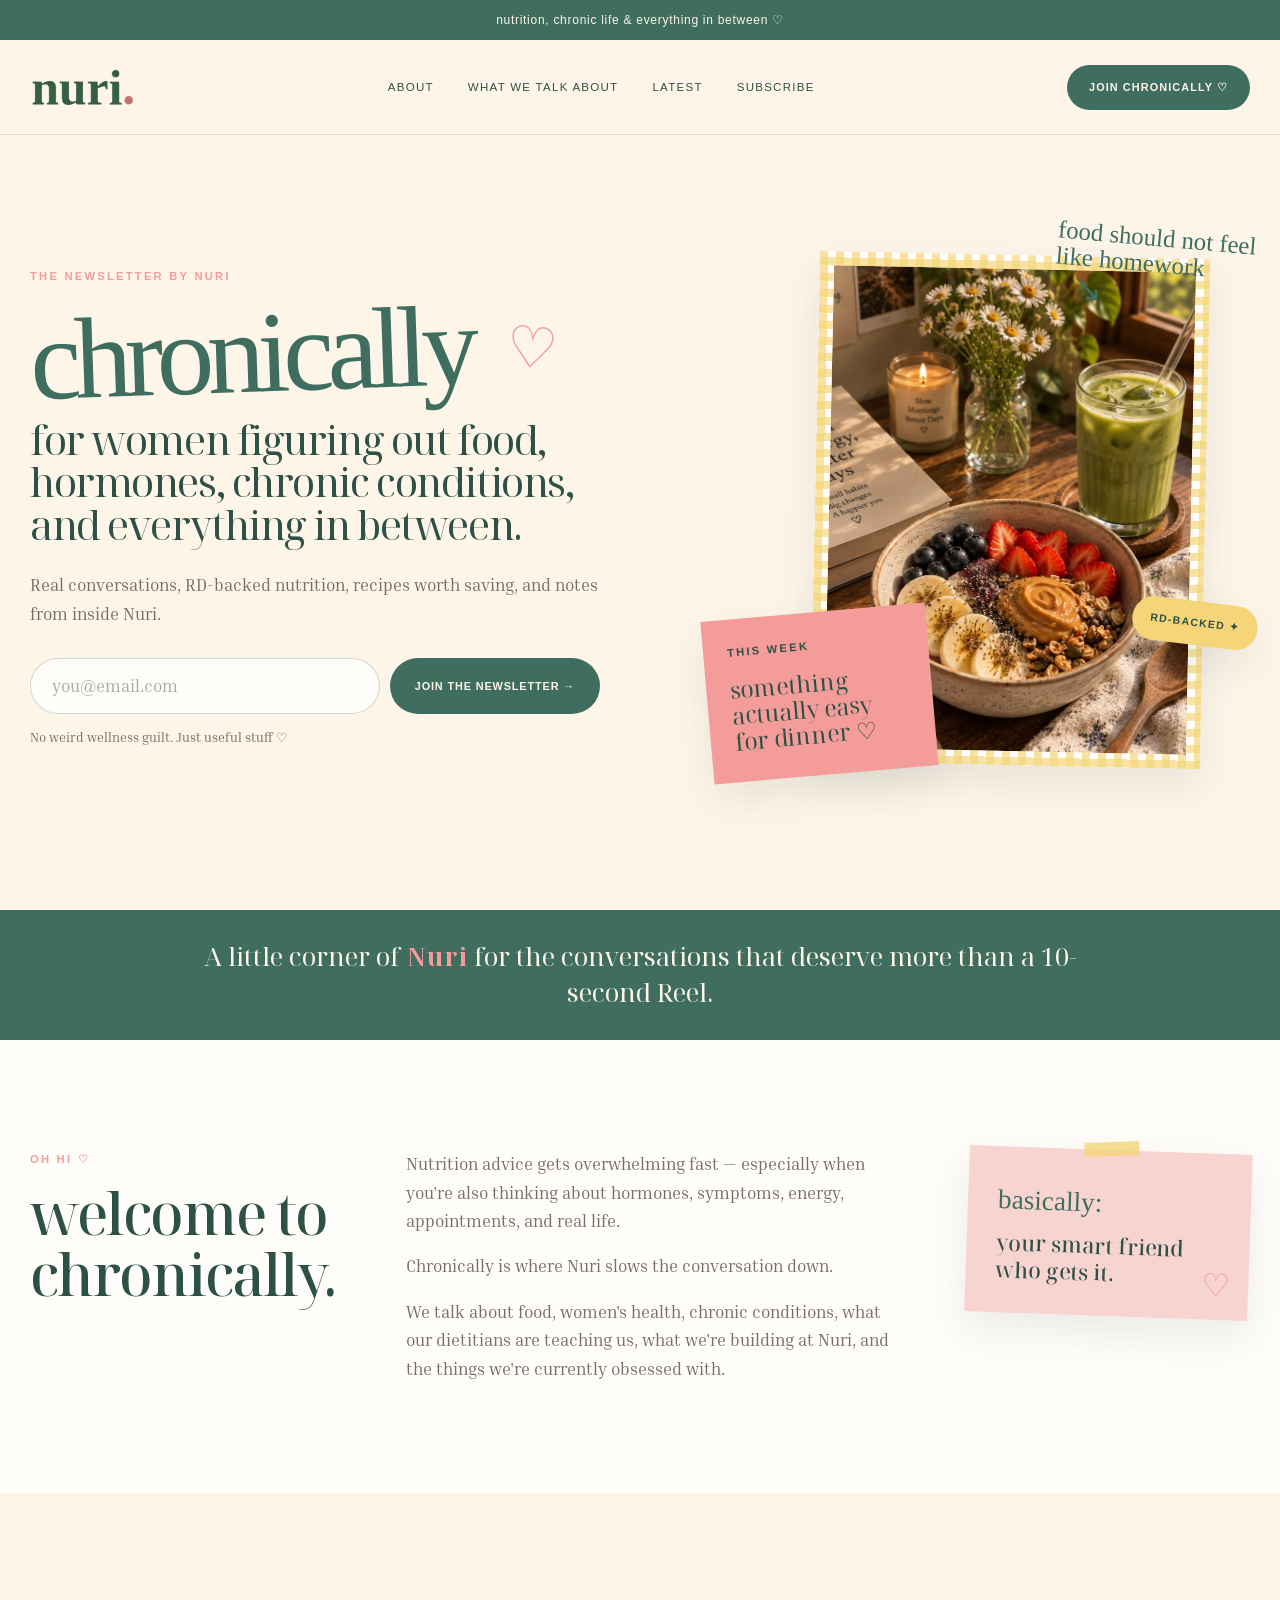
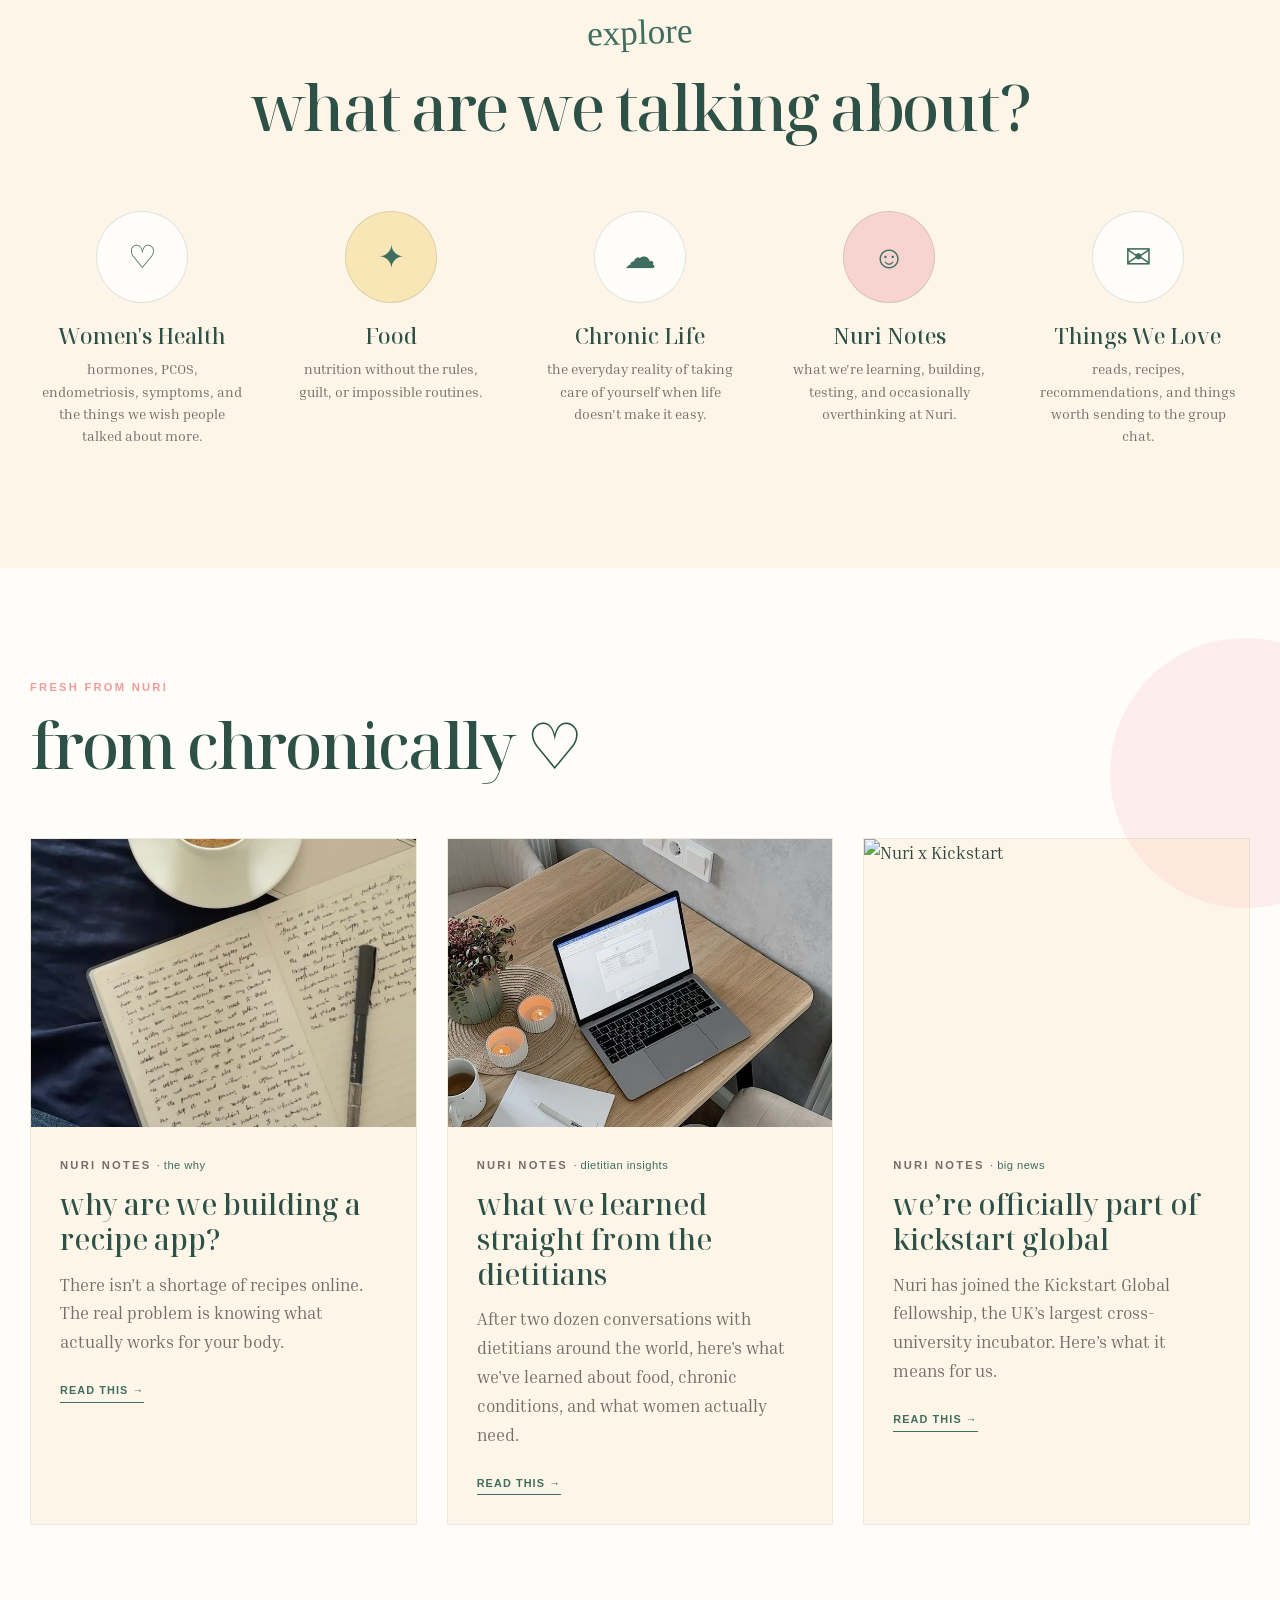
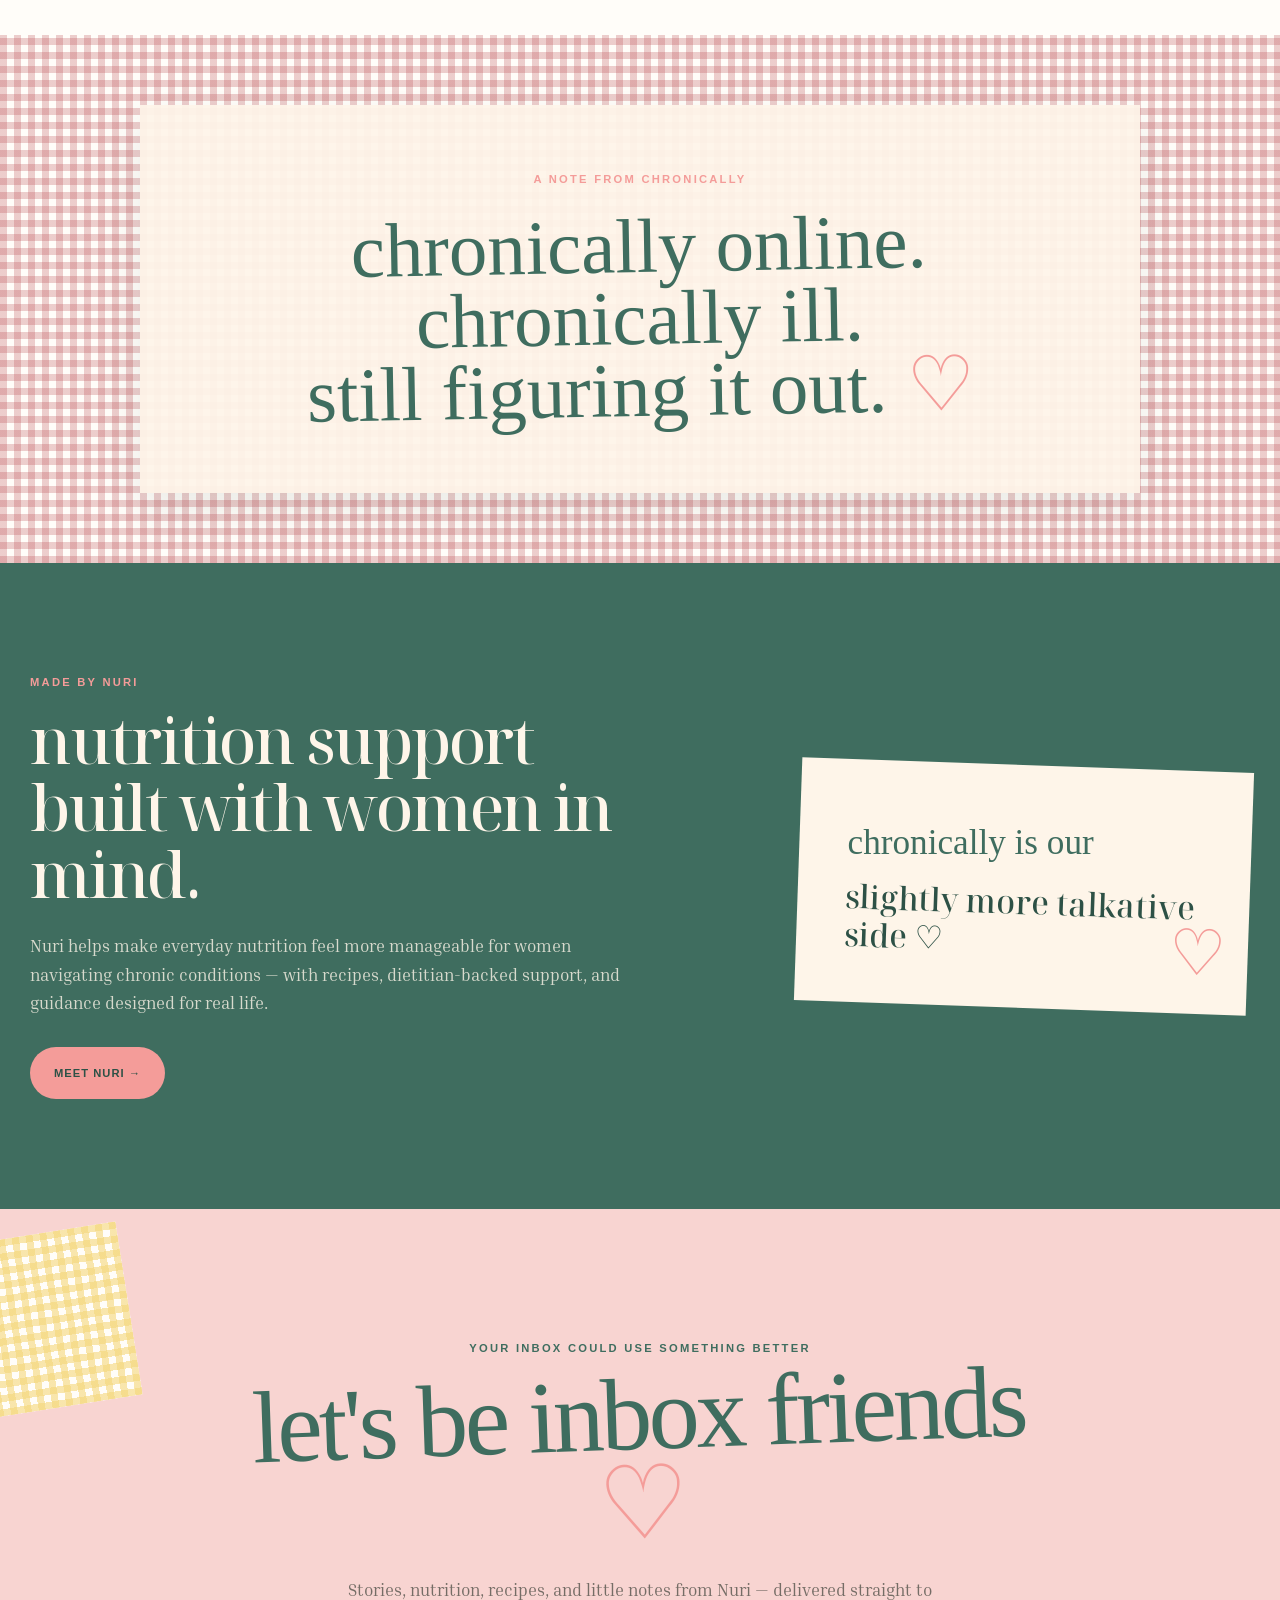
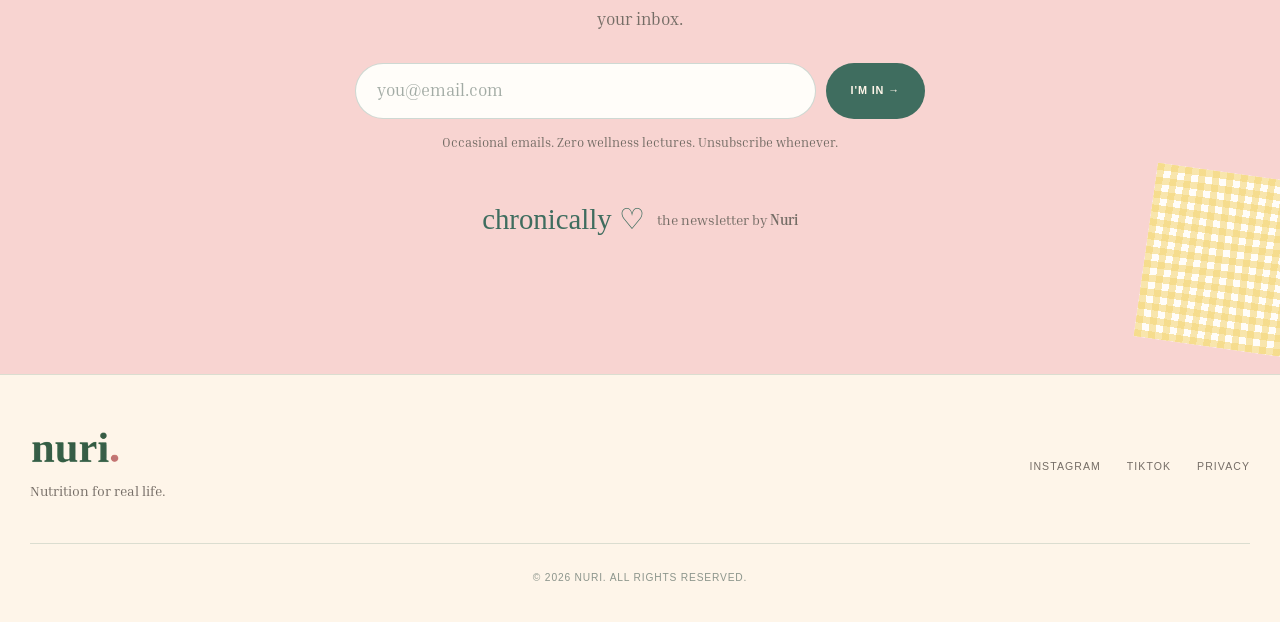
==== commit 8b13c168: "Update chronically.html" ====
--- a/chronically.html
+++ b/chronically.html
@@ -573,8 +573,8 @@
 
     <a href="./nuri-joins-kickstart-global.html" class="article-image">
         <img
-            src="./assets/NURI_LOGO.png"
-            alt="We’re officially part of Kickstart Global"
+            src="./assets/article-kickstart.jpg"
+            alt="Nuri x Kickstart"
         >
     </a>
 
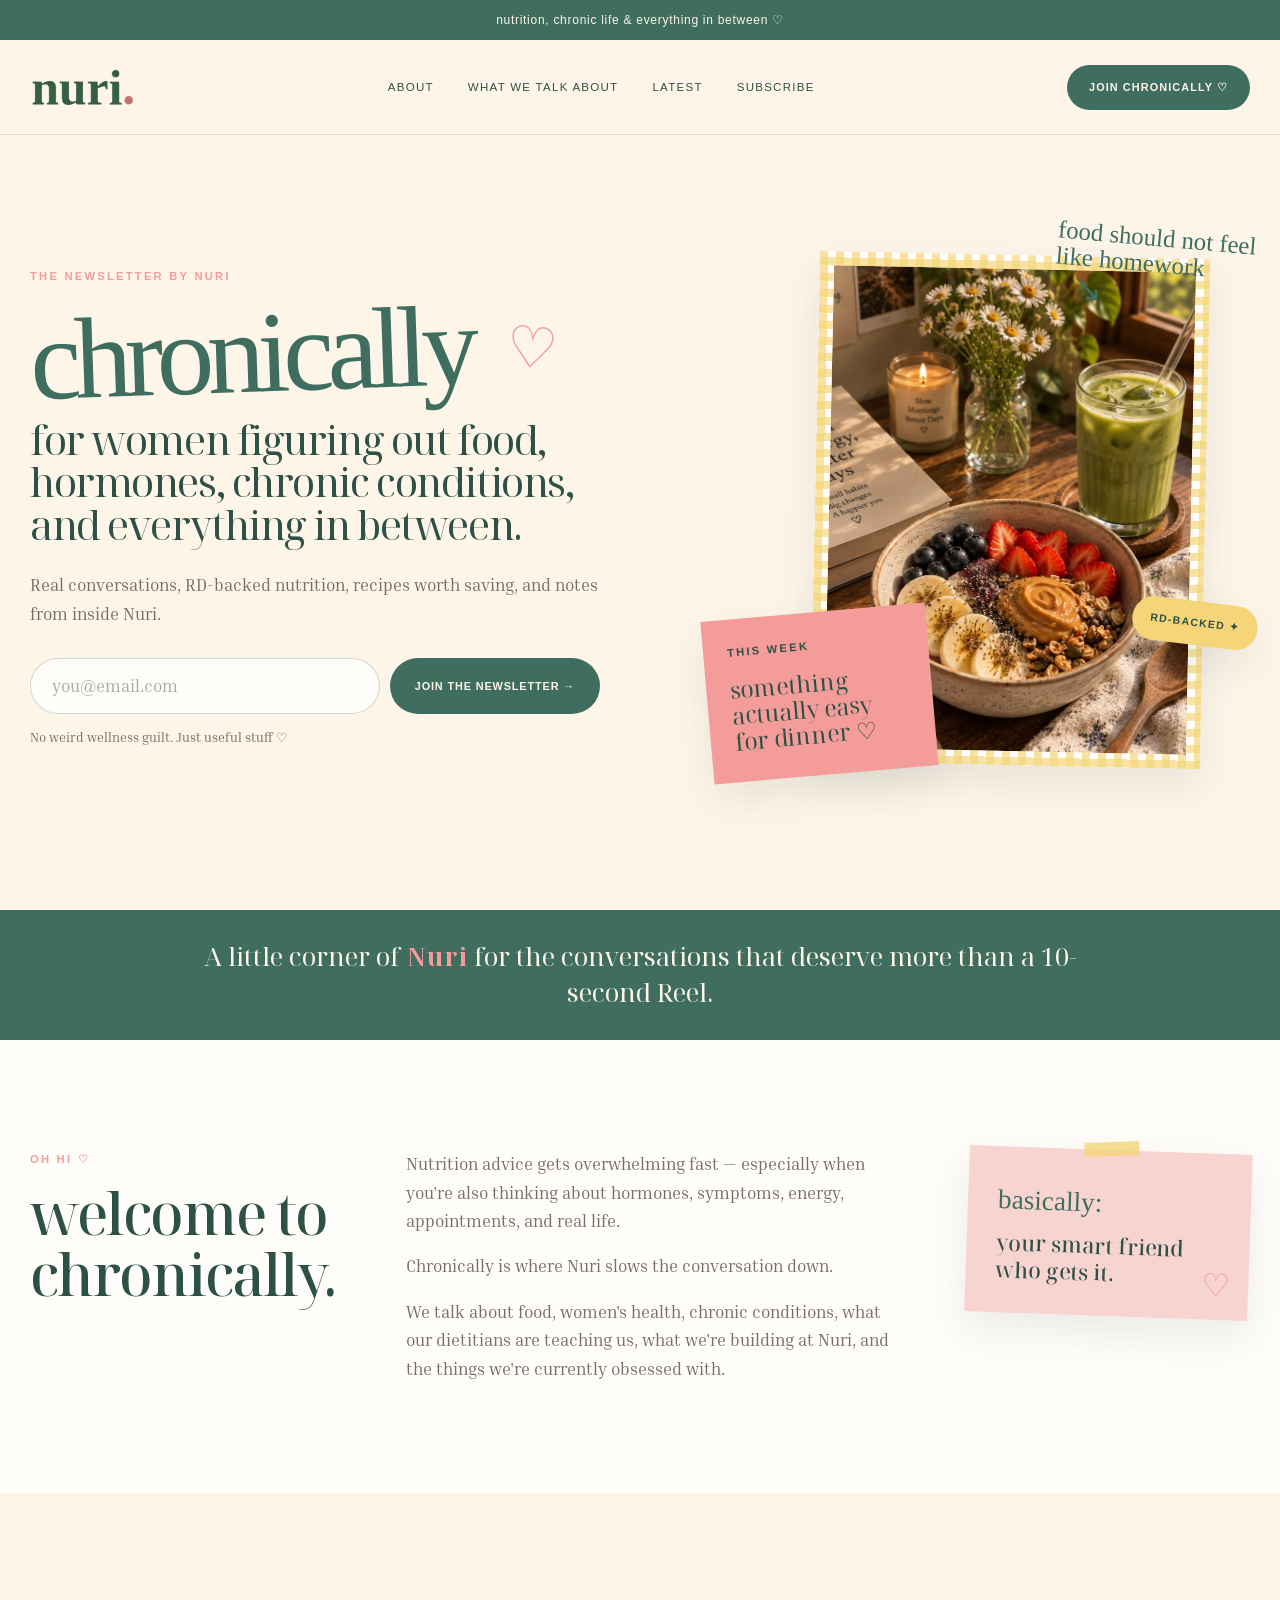
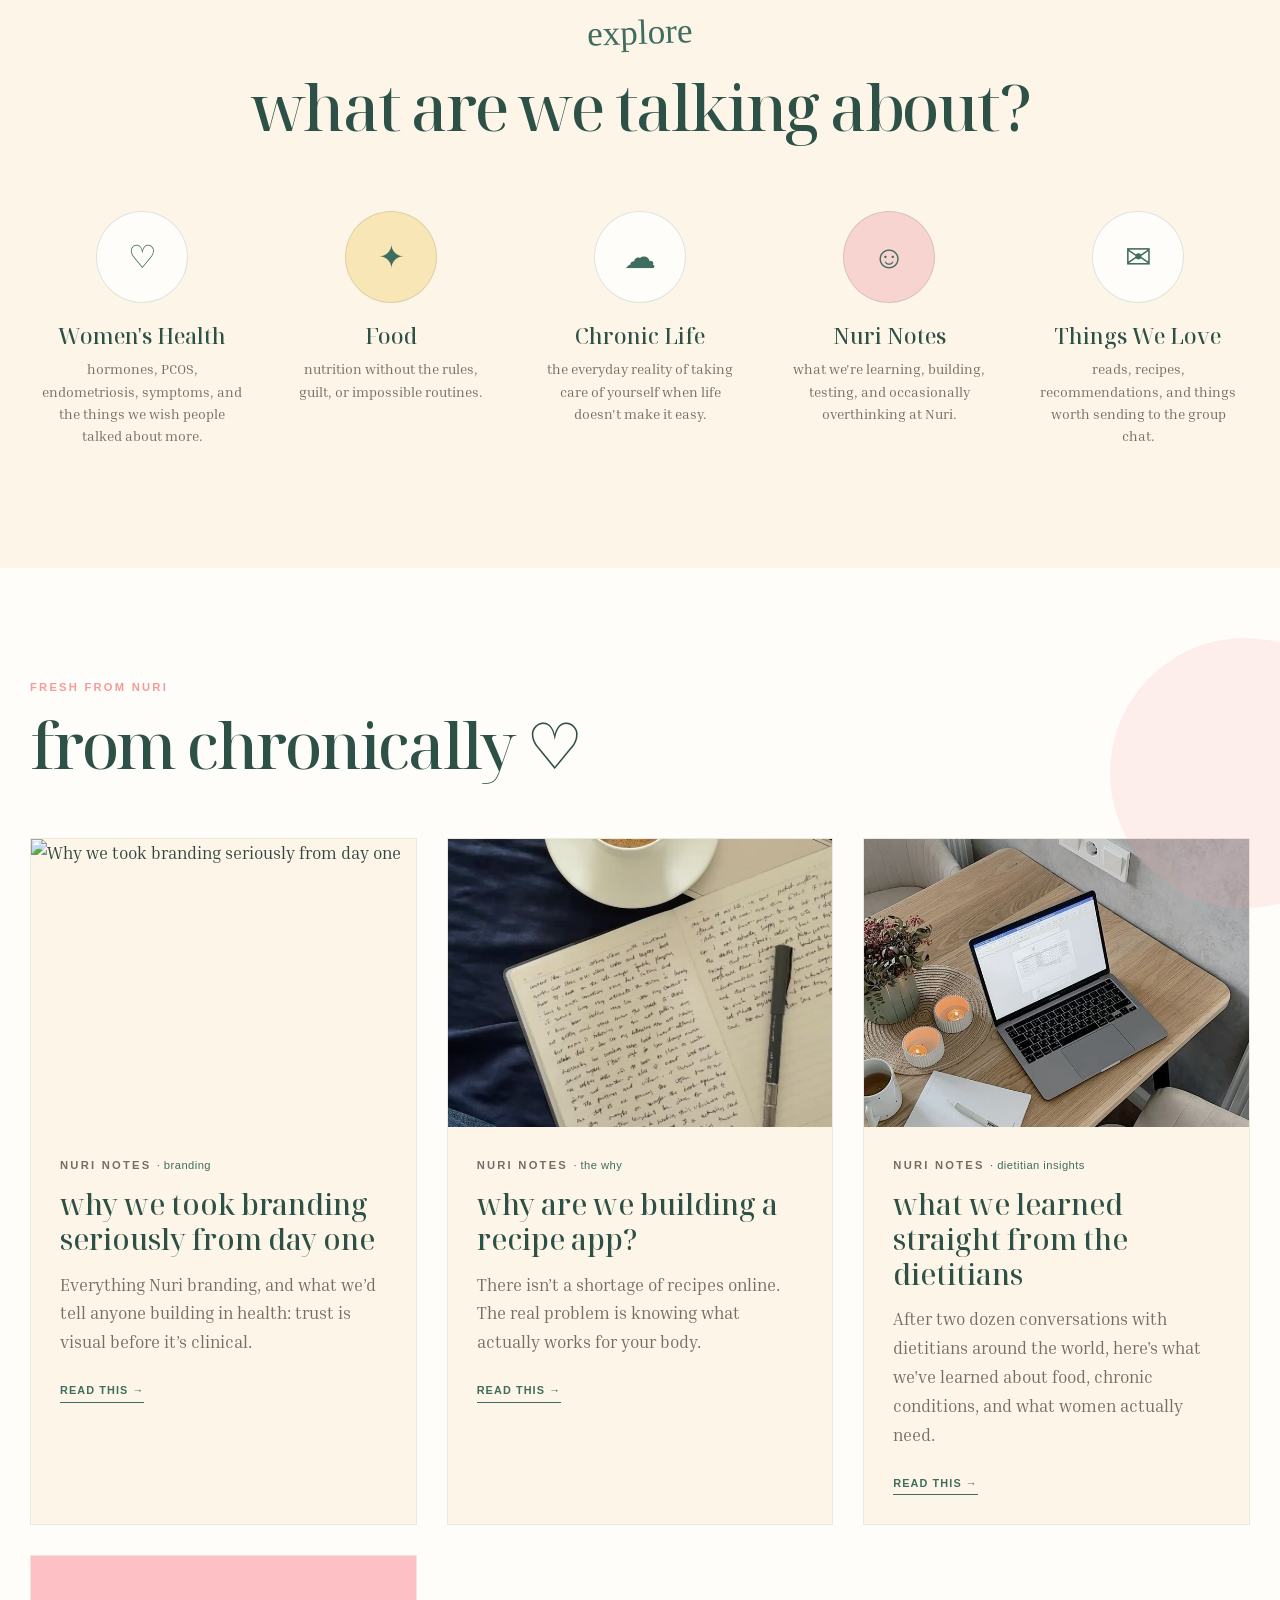
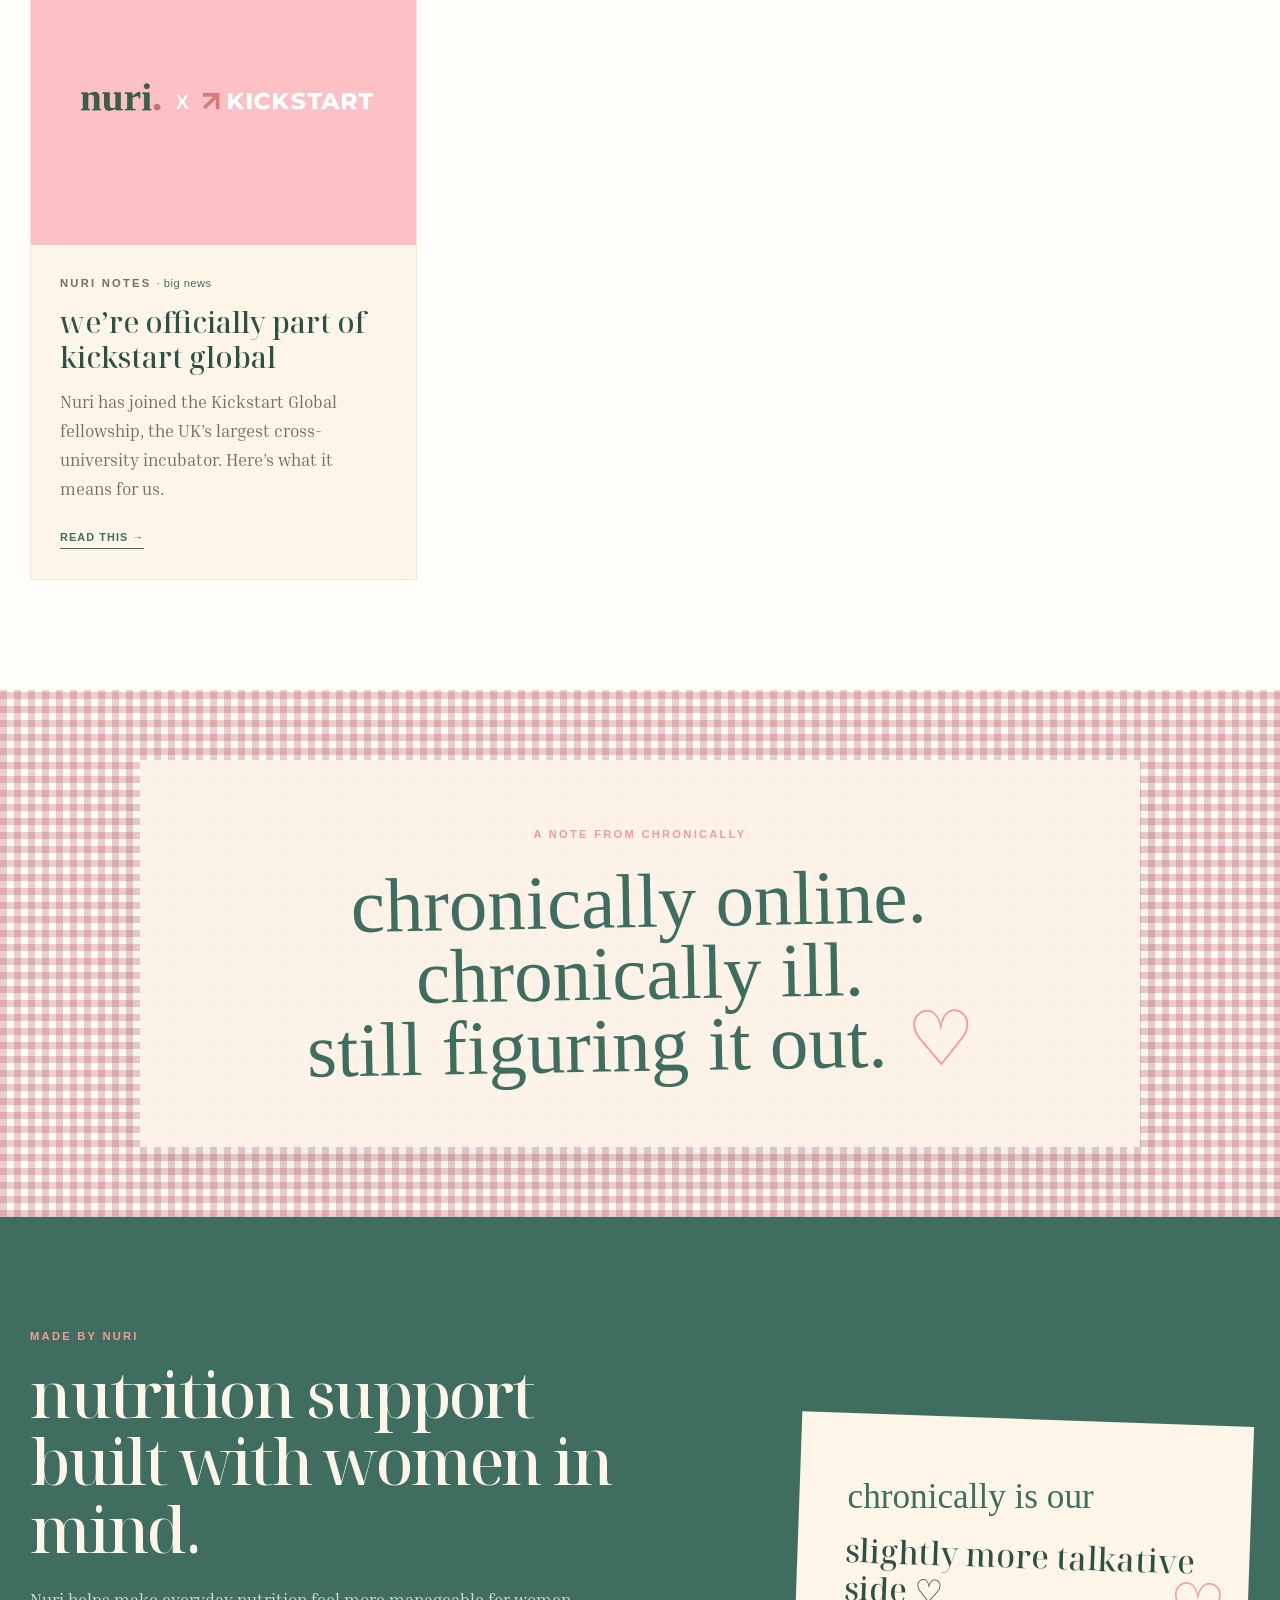
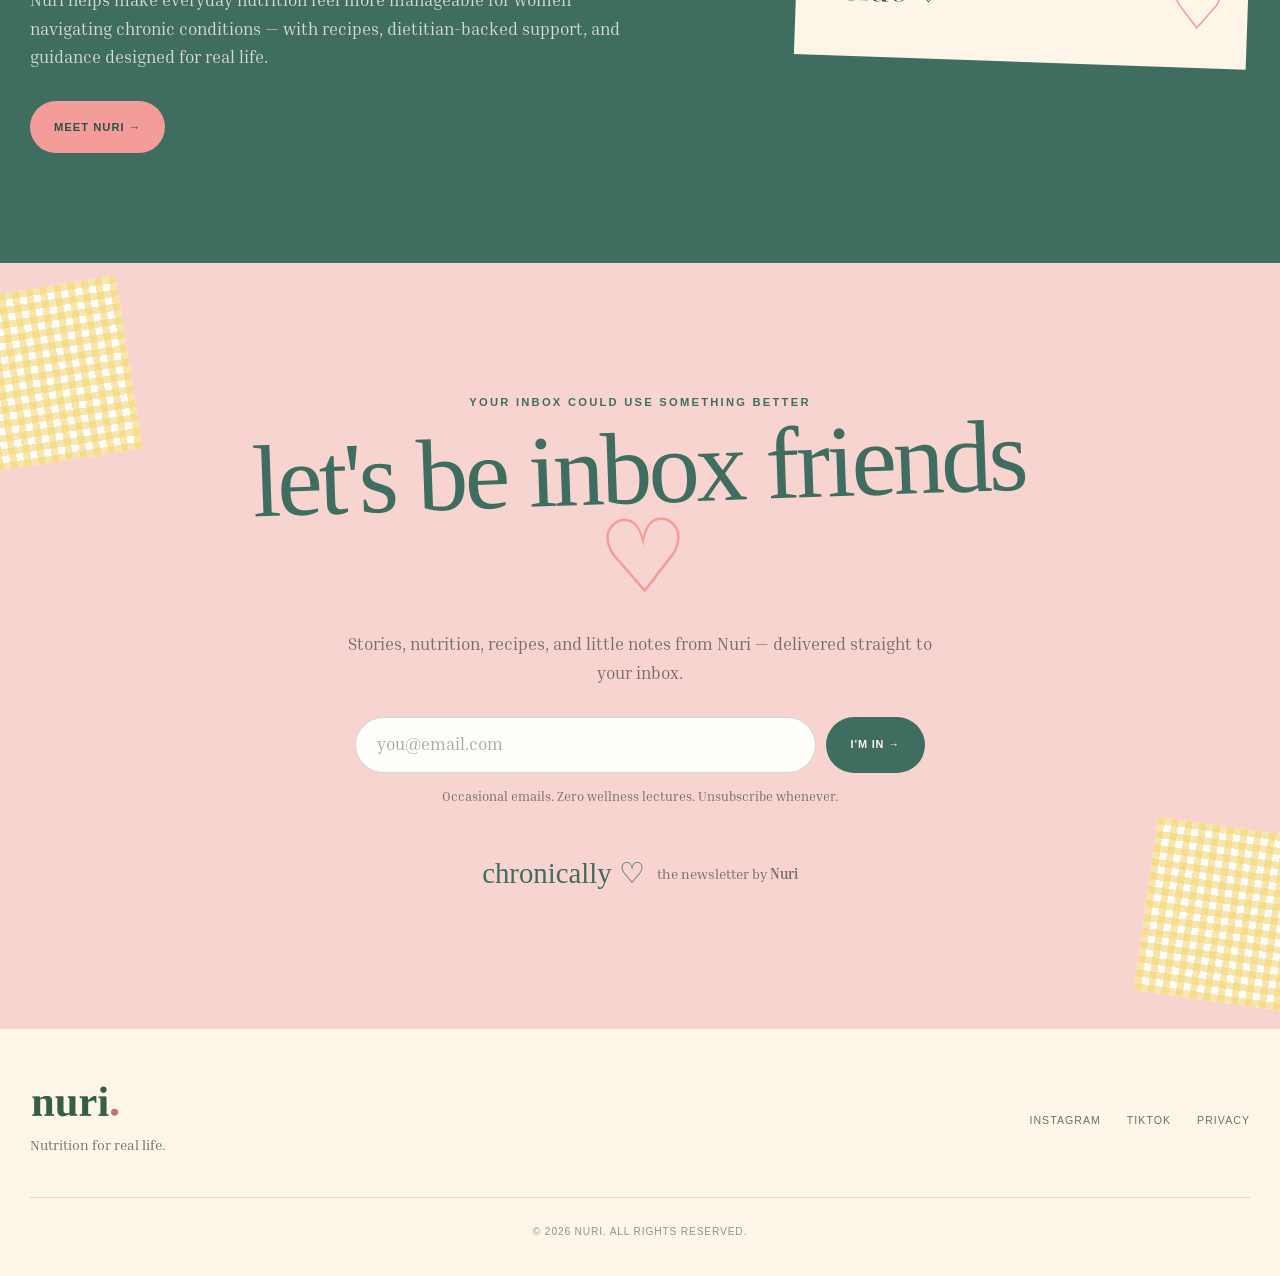
==== commit cc02d781: "Update chronically.html" ====
--- a/chronically.html
+++ b/chronically.html
@@ -1,3 +1,4 @@
+
 
 <!DOCTYPE html>
 <html lang="en">
@@ -485,6 +486,45 @@
                 <div class="article-grid">
 
 
+                    <!-- ARTICLE 04 -->
+<article class="article-card" data-category="nuri-notes">
+
+    <a href="./why-we-took-branding-seriously.html" class="article-image">
+        <img
+            src="./assets/chronically-4-branding.jpg"
+            alt="Why we took branding seriously from day one"
+        >
+    </a>
+
+    <div class="article-content">
+
+        <p class="article-category">
+            NURI NOTES <span class="article-tag">· branding</span>
+        </p>
+
+        <h3>
+            <a href="./why-we-took-branding-seriously.html">
+                why we took branding seriously from day one
+            </a>
+        </h3>
+
+        <p>
+            Everything Nuri branding, and what we’d tell anyone building in
+            health: trust is visual before it’s clinical.
+        </p>
+
+        <a
+            href="./why-we-took-branding-seriously.html"
+            class="read-link"
+        >
+            read this →
+        </a>
+
+    </div>
+
+</article>
+
+
                     <!-- ARTICLE 01 -->
                     <article class="article-card" data-category="nuri-notes">
 
@@ -605,6 +645,11 @@
     </div>
 
 </article>
+
+
+
+
+
 
 
                 </div>
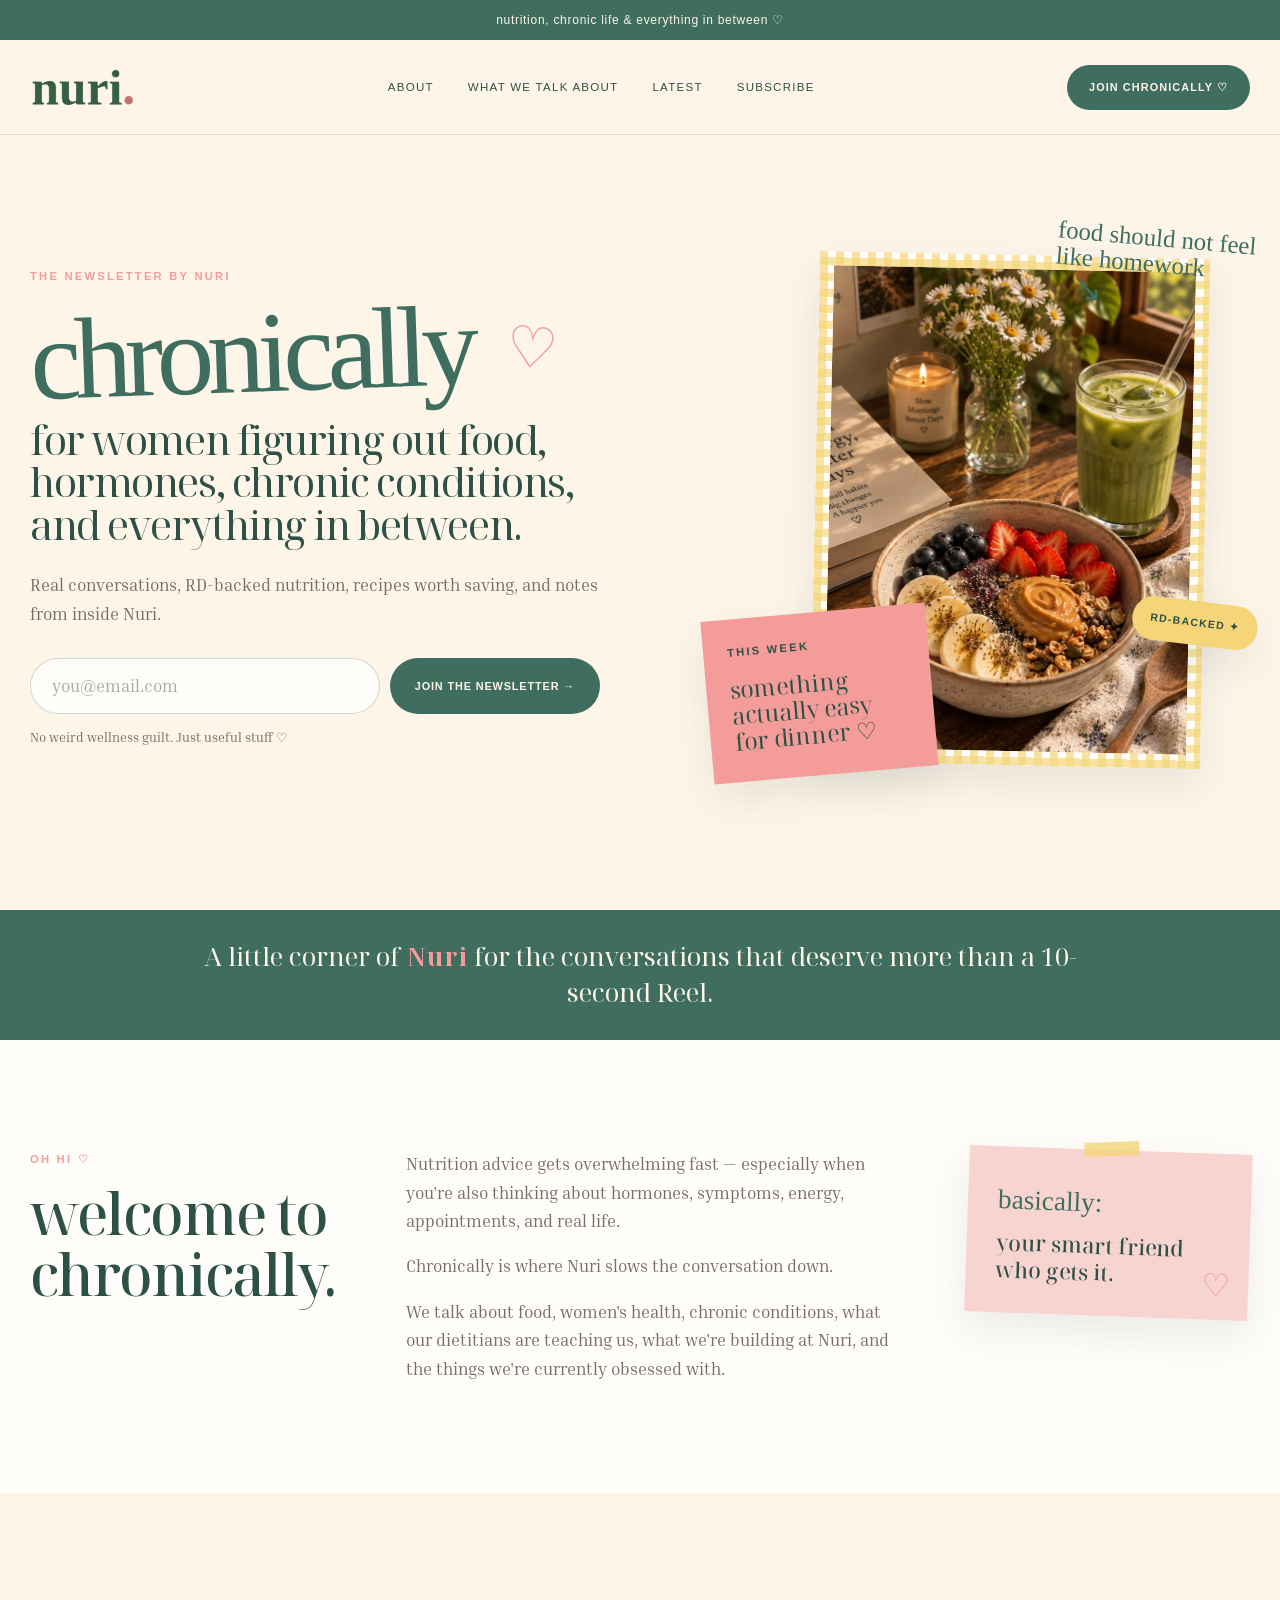
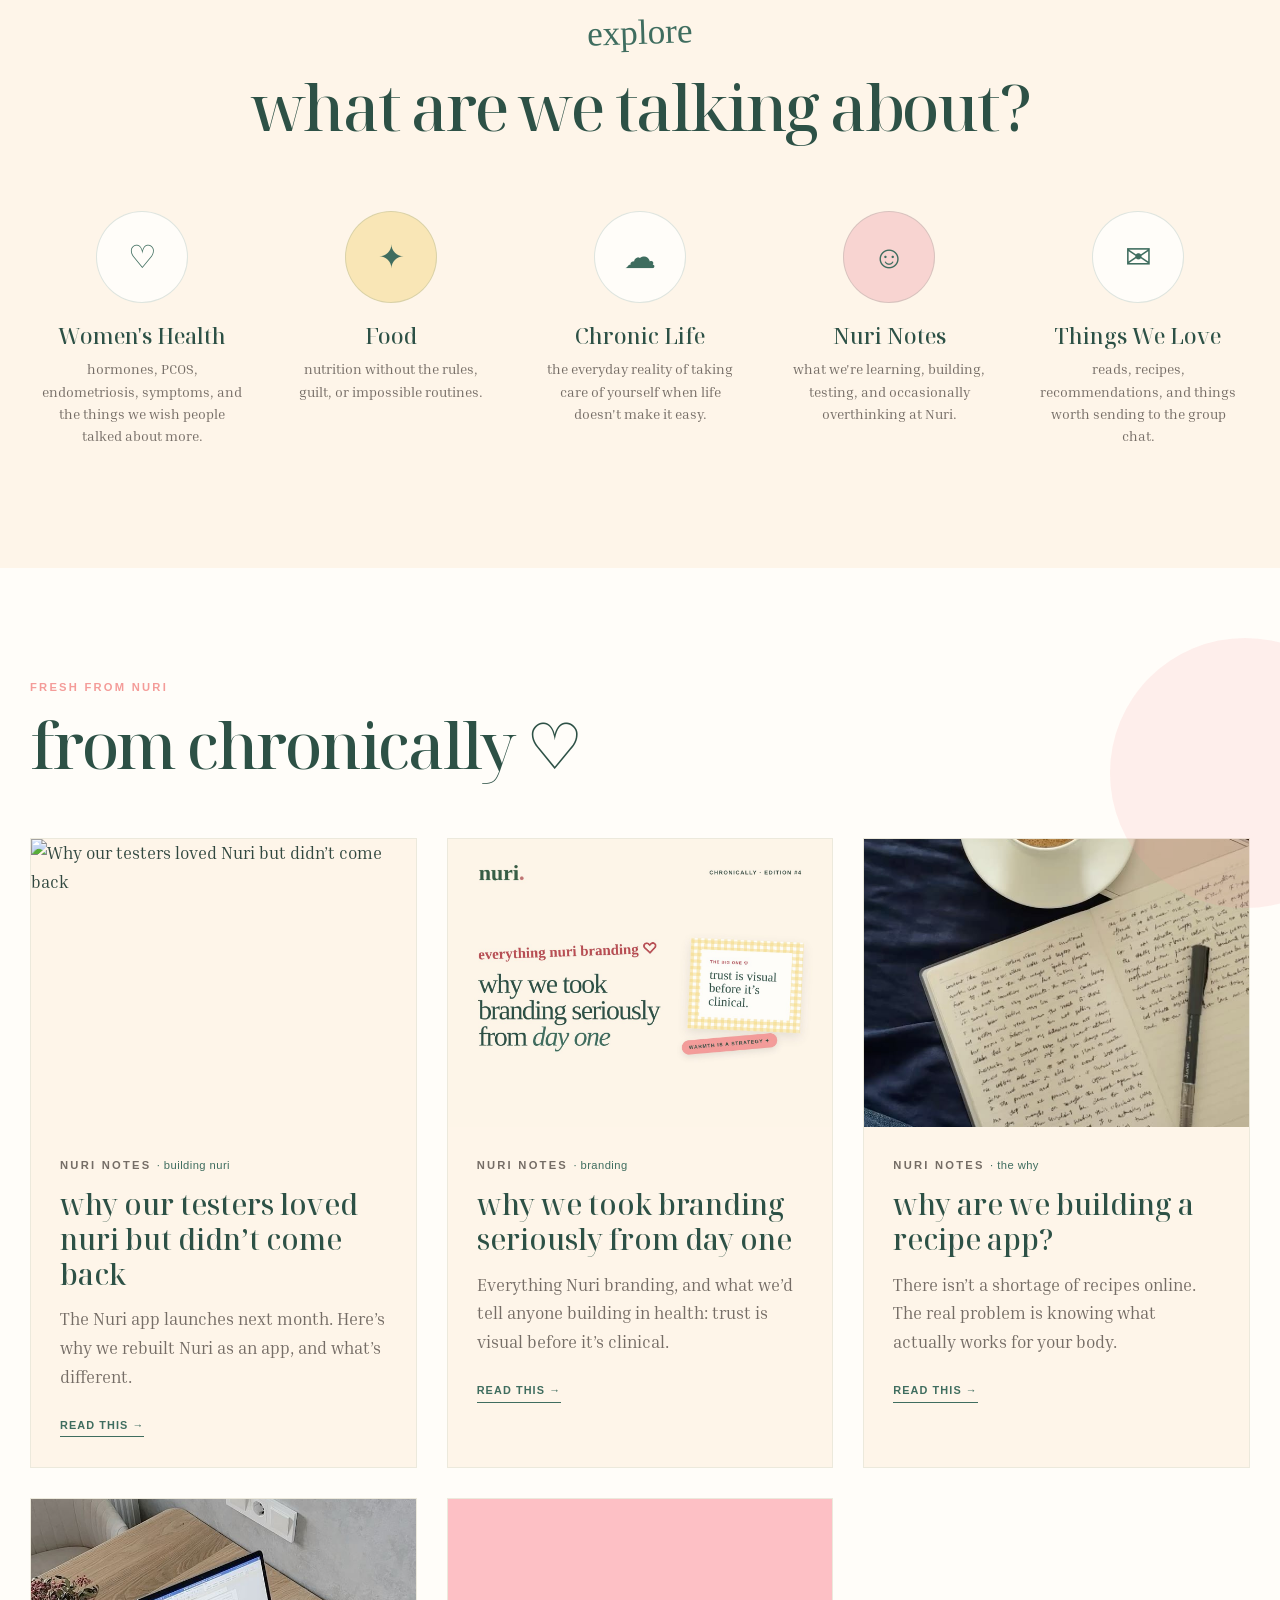
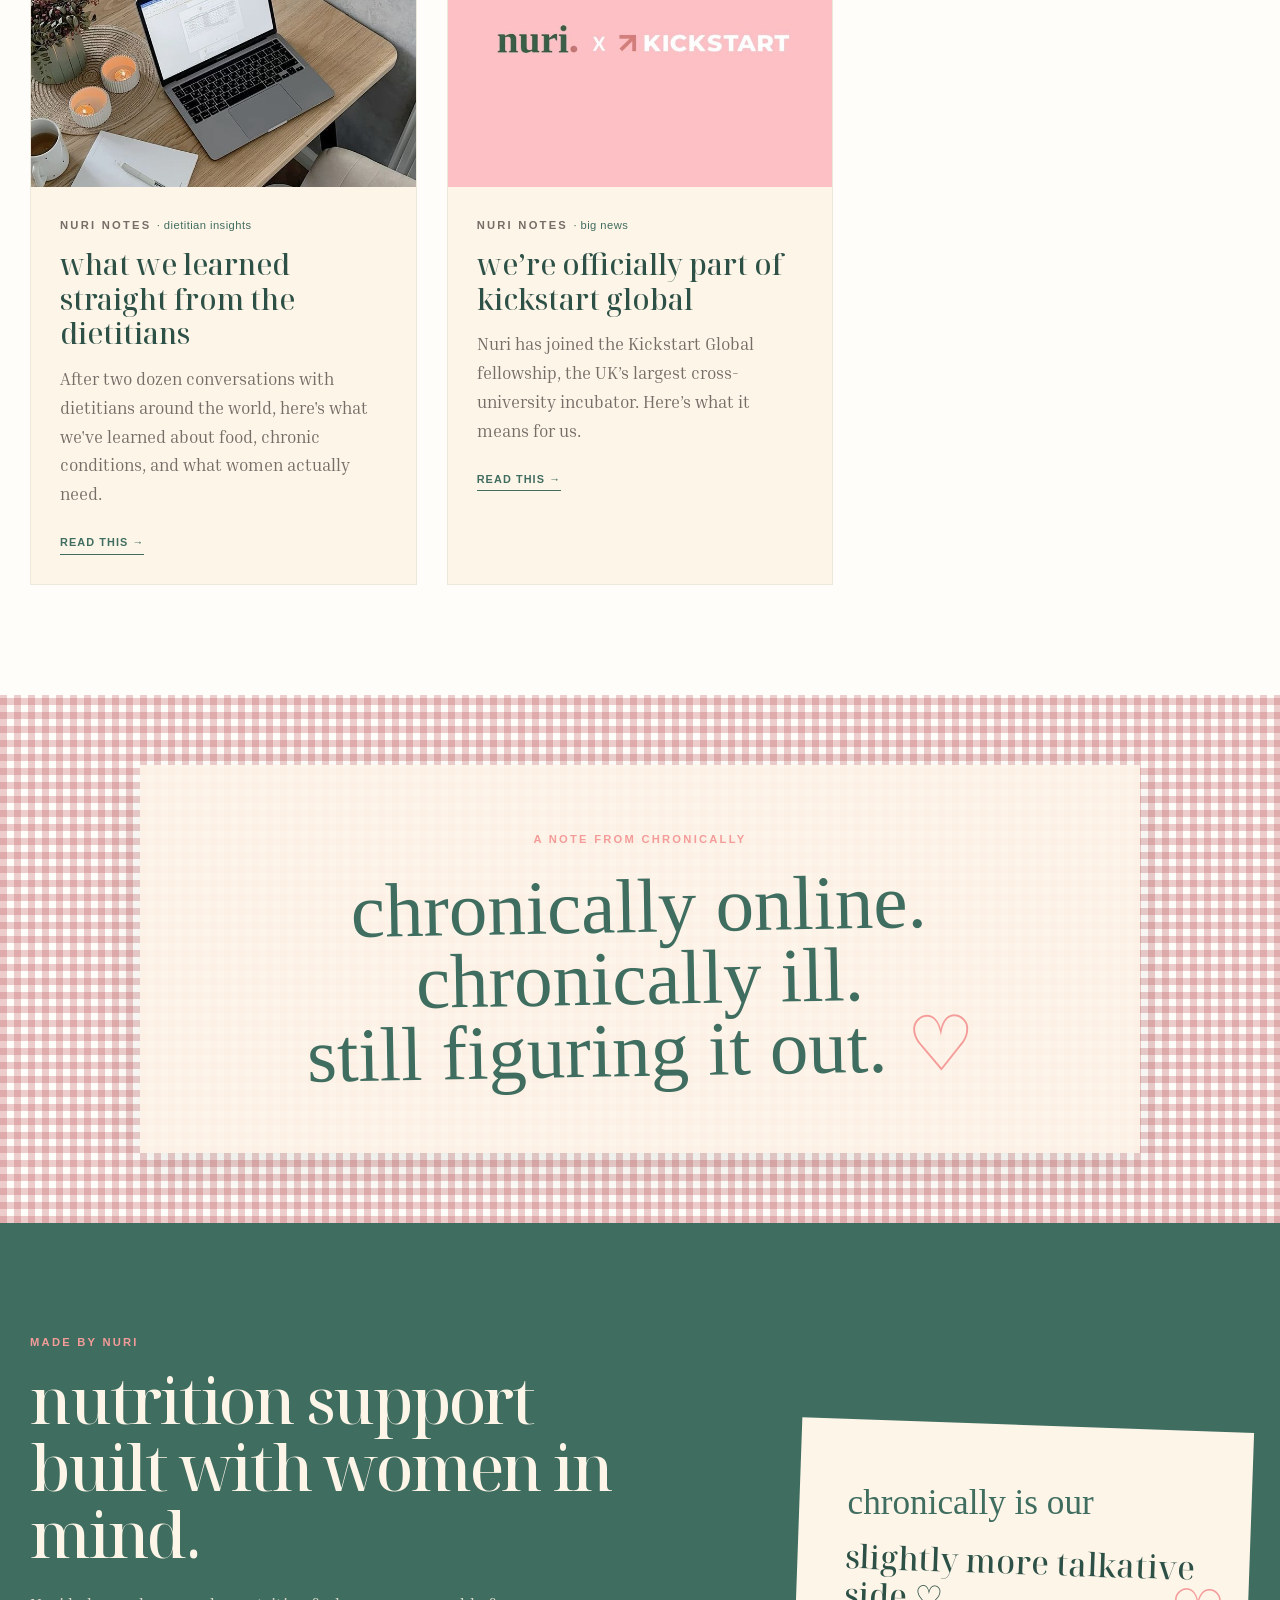
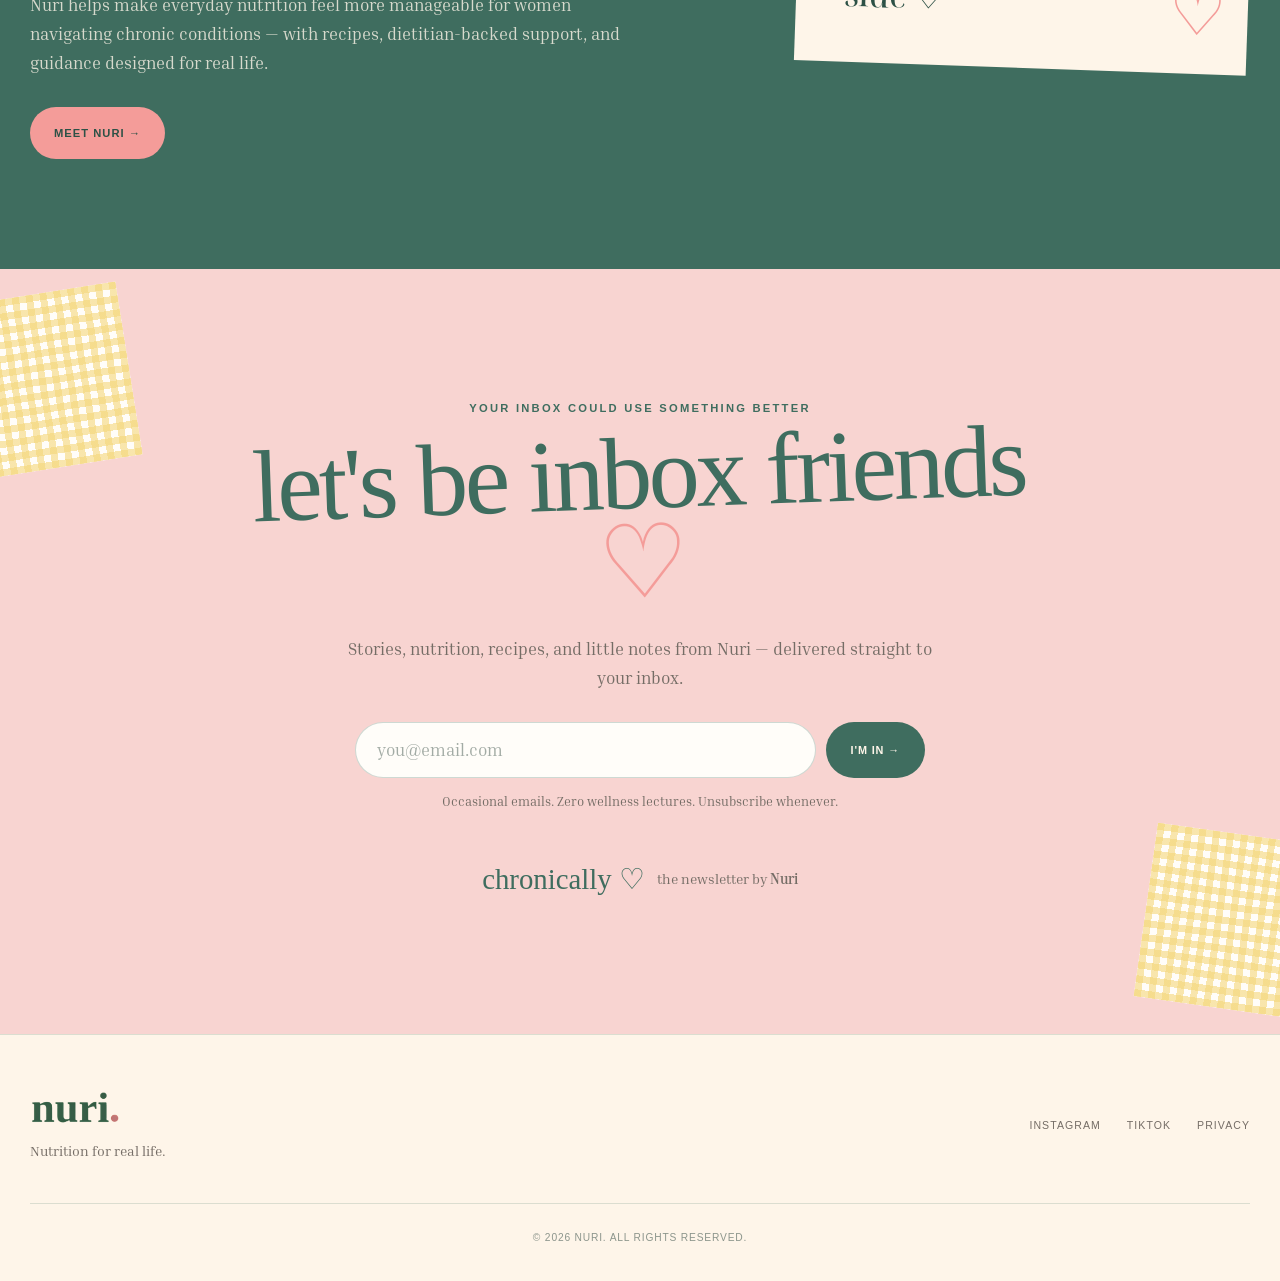
==== commit 3ce65334: "Update chronically.html" ====
--- a/chronically.html
+++ b/chronically.html
@@ -484,6 +484,45 @@
                 </p>
 
                 <div class="article-grid">
+
+
+                    <!-- ARTICLE 05 -->
+<article class="article-card" data-category="nuri-notes">
+
+    <a href="./why-our-testers-didnt-come-back.html" class="article-image">
+        <img
+            src="./assets/chronically-5-app.jpg"
+            alt="Why our testers loved Nuri but didn’t come back"
+        >
+    </a>
+
+    <div class="article-content">
+
+        <p class="article-category">
+            NURI NOTES <span class="article-tag">· building nuri</span>
+        </p>
+
+        <h3>
+            <a href="./why-our-testers-didnt-come-back.html">
+                why our testers loved nuri but didn’t come back
+            </a>
+        </h3>
+
+        <p>
+            The Nuri app launches next month. Here’s why we rebuilt Nuri as an
+            app, and what’s different.
+        </p>
+
+        <a
+            href="./why-our-testers-didnt-come-back.html"
+            class="read-link"
+        >
+            read this →
+        </a>
+
+    </div>
+
+</article>
 
 
                     <!-- ARTICLE 04 -->
